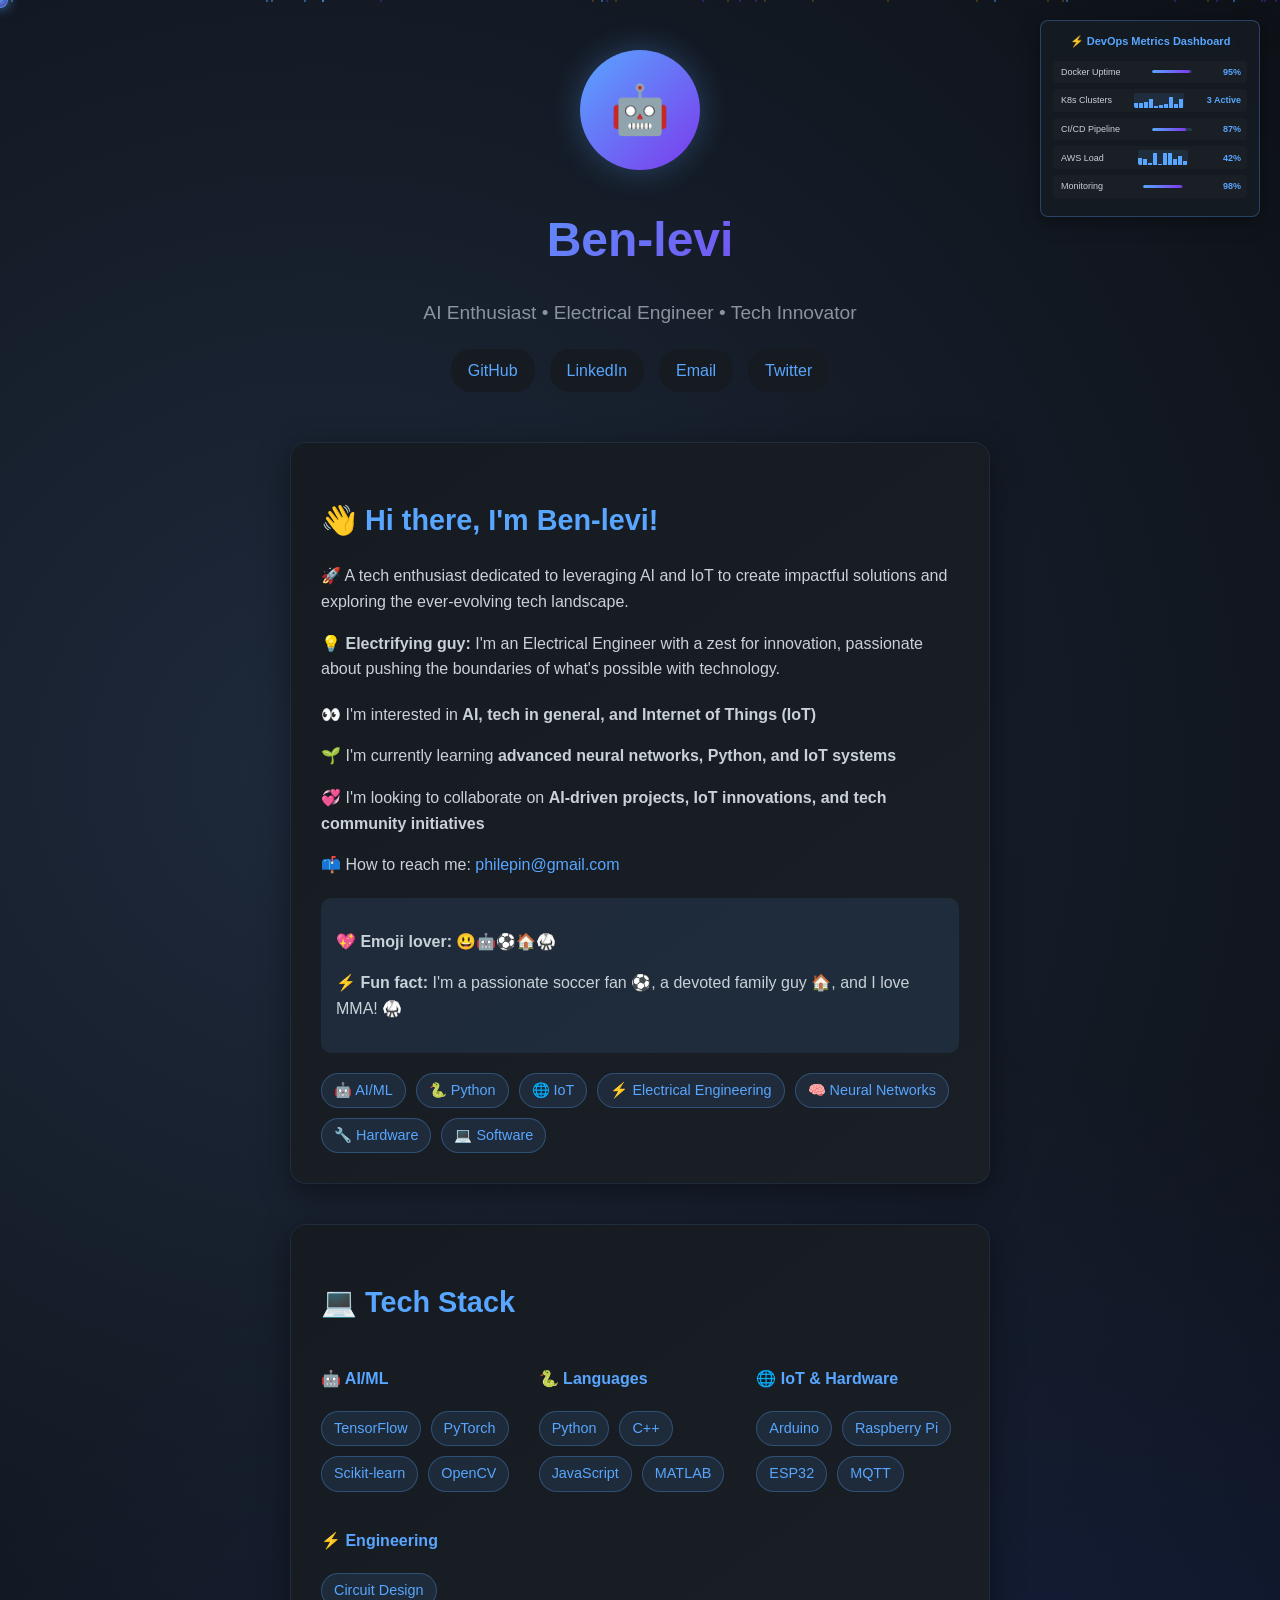
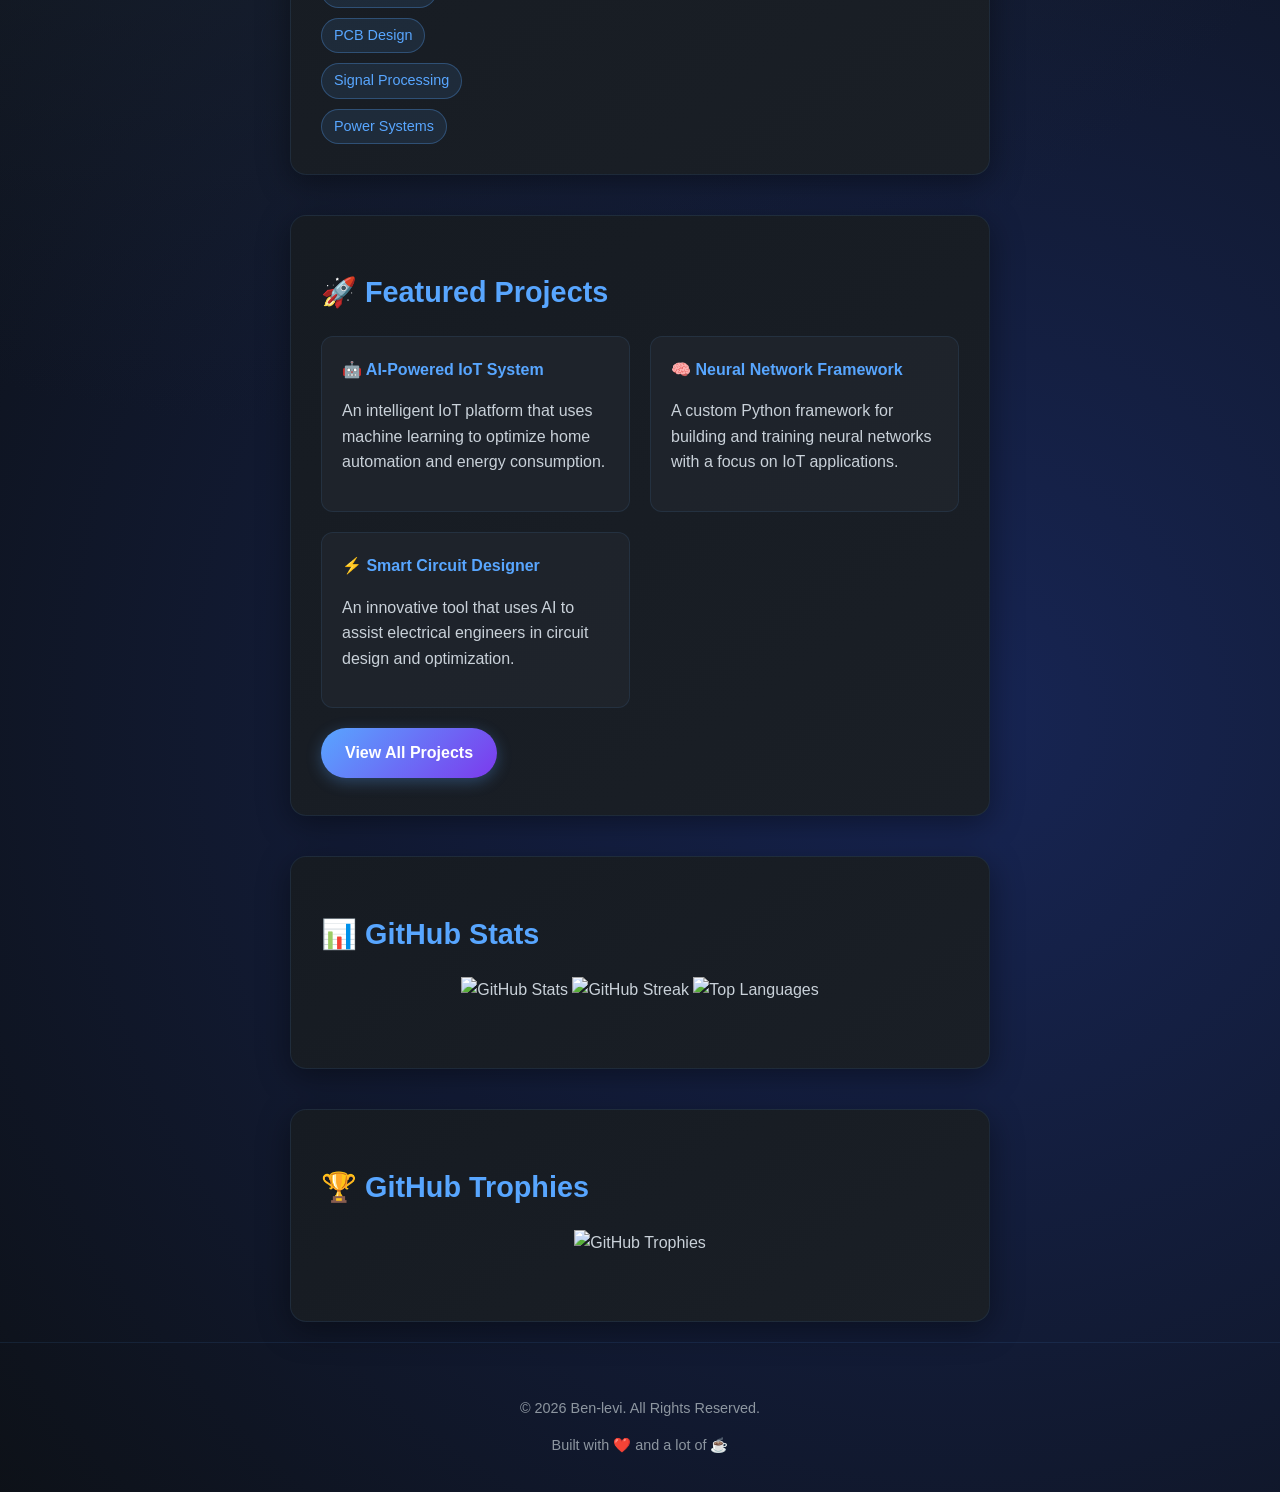
==== index.html @ 6cb45cd5 "Update index.html fixing stack and projects text" ====
<!DOCTYPE html>
<html lang="en">
<head>
  <meta charset="UTF-8" />
  <meta name="viewport" content="width=device-width, initial-scale=1.0" />
  <title>Ben-levi - Personal Page</title>
  <style>
    :root {
      --bg-color: #0d1117;
      --text-color: #c9d1d9;
      --accent-color: #58a6ff;
      --card-color: #161b22;
      --hover-color: #21262d;
      --gradient: linear-gradient(135deg, #58a6ff, #7c3aed);
    }
    
    * {
      box-sizing: border-box;
    }
    
    body {
      margin: 0;
      padding: 0;
      background: var(--bg-color);
      background-image: radial-gradient(circle at 25% 25%, #1e293b 0%, transparent 50%),
                        radial-gradient(circle at 75% 75%, #172554 0%, transparent 50%);
      color: var(--text-color);
      font-family: "Segoe UI", Tahoma, Geneva, Verdana, sans-serif;
      display: flex;
      flex-direction: column;
      align-items: center;
      min-height: 100vh;
      animation: fadeIn 2s ease-in;
      line-height: 1.6;
      position: relative;
      cursor: none;
    }
    
    .custom-cursor {
      position: fixed;
      top: 0;
      left: 0;
      width: 16px;
      height: 16px;
      background: radial-gradient(circle, rgba(88, 166, 255, 0.9), rgba(124, 58, 237, 0.6));
      border: 1px solid rgba(88, 166, 255, 0.8);
      border-radius: 50%;
      pointer-events: none;
      z-index: 9999;
      box-shadow: 0 0 12px rgba(88, 166, 255, 0.7);
      transform: translate(-50%, -50%); 
      transition: transform 0.2s ease-out;
    }
    
    .mouse-highlight {
      position: fixed;
      top: 0;
      left: 0;
      width: 200px;
      height: 200px;
      background: radial-gradient(circle, rgba(88, 166, 255, 0.15) 0%, rgba(124, 58, 237, 0.1) 50%, transparent 70%);
      border-radius: 50%;
      pointer-events: none;
      z-index: 1;
      opacity: 0;
      transform: translate(-50%, -50%);
      transition: transform 0.3s ease-out, opacity 0.3s ease-out;
    }
    
    body:hover .mouse-highlight {
      opacity: 1;
    }
    
    .custom-cursor.hover {
        transform: translate(-50%, -50%) scale(2.5);
    }
    .mouse-highlight.hover {
        transform: translate(-50%, -50%) scale(1.5);
    }

    .sparks-container {
      position: fixed;
      top: 0;
      left: 0;
      width: 100%;
      height: 100%;
      pointer-events: none;
      z-index: 2;
    }
    
    .spark {
      position: absolute;
      width: 3px;
      height: 3px;
      background: var(--accent-color);
      border-radius: 50%;
      opacity: 0;
      animation: sparkle 4s infinite ease-in-out;
      box-shadow: 0 0 6px var(--accent-color);
    }
    
    .spark:nth-child(odd) {
      background: #7c3aed;
      box-shadow: 0 0 6px #7c3aed;
      animation-delay: -2s;
    }
    
    .spark:nth-child(3n) {
      background: #f59e0b;
      box-shadow: 0 0 6px #f59e0b;
      animation-delay: -1s;
    }
    
    .spark:nth-child(4n) {
      background: #10b981;
      box-shadow: 0 0 6px #10b981;
      animation-delay: -3s;
    }
    
    .floating-particles {
      position: fixed;
      top: 0;
      left: 0;
      width: 100%;
      height: 100%;
      pointer-events: none;
      z-index: 0;
    }
    
    .particle {
      position: absolute;
      width: 2px;
      height: 2px;
      background: rgba(88, 166, 255, 0.6);
      border-radius: 50%;
      animation: float 20s infinite linear;
    }
    
    .particle:nth-child(2n) {
      background: rgba(124, 58, 237, 0.4);
      animation-duration: 25s;
      animation-delay: -5s;
    }
    
    .particle:nth-child(3n) {
      background: rgba(245, 158, 11, 0.3);
      animation-duration: 30s;
      animation-delay: -10s;
    }
    
    .dashboard-container {
      position: fixed;
      top: 20px;
      right: 20px;
      width: 220px;
      background: rgba(22, 27, 34, 0.95);
      border-radius: 8px;
      border: 1px solid rgba(88, 166, 255, 0.3);
      backdrop-filter: blur(10px);
      box-shadow: 0 4px 20px rgba(0, 0, 0, 0.4);
      z-index: 1000;
      padding: 12px;
      transition: all 0.3s ease;
    }
    
    .dashboard-header {
      color: var(--accent-color);
      font-size: 11px;
      font-weight: 600;
      margin-bottom: 10px;
      text-align: center;
    }
    
    .metric-row {
      display: flex;
      justify-content: space-between;
      align-items: center;
      margin-bottom: 6px;
      padding: 4px 6px;
      background: rgba(33, 38, 45, 0.5);
      border-radius: 4px;
      border-left: 2px solid transparent;
      transition: all 0.3s ease;
    }
    
    .metric-row:hover {
      background: rgba(33, 38, 45, 0.8);
      border-left-color: var(--accent-color);
    }
    
    .metric-label {
      font-size: 9px;
      color: var(--text-color);
    }
    
    .metric-value {
      font-size: 9px;
      font-weight: 600;
      color: var(--accent-color);
    }
    
    .progress-bar {
      width: 40px;
      height: 3px;
      background: rgba(88, 166, 255, 0.2);
      border-radius: 2px;
      overflow: hidden;
    }
    
    .progress-fill {
      height: 100%;
      background: linear-gradient(90deg, var(--accent-color), #7c3aed);
      transition: width 2s ease;
      border-radius: 2px;
    }
    
    .mini-chart {
      width: 50px;
      height: 15px;
      background: rgba(88, 166, 255, 0.1);
      border-radius: 2px;
      position: relative;
      overflow: hidden;
      display: flex;
      align-items: flex-end;
    }
    
    .chart-line {
      position: relative;
      background: var(--accent-color);
      transition: height 0.5s ease;
      margin-right: 1px;
    }
    
    header {
      text-align: center;
      margin: 50px 0 30px;
      position: relative;
      z-index: 10;
    }
    
    .profile-image {
      width: 120px;
      height: 120px;
      border-radius: 50%;
      background: var(--gradient);
      margin: 0 auto 20px;
      display: flex;
      align-items: center;
      justify-content: center;
      font-size: 3rem;
      animation: pulse 2s infinite;
      box-shadow: 0 0 30px rgba(88, 166, 255, 0.3);
      transition: all 0.3s ease;
    }
    
    .profile-image:hover {
      transform: scale(1.1);
      box-shadow: 0 0 50px rgba(88, 166, 255, 0.6);
    }
    
    h1 {
      font-size: 3em;
      margin-bottom: 10px;
      background: var(--gradient);
      background-clip: text;
      -webkit-background-clip: text;
      -webkit-text-fill-color: transparent;
      animation: glow 3s ease-in-out infinite alternate;
    }
    
    .tagline {
      font-size: 1.2em;
      color: #8b949e;
      margin-bottom: 20px;
    }
    
    .social-links {
      display: flex;
      gap: 15px;
      justify-content: center;
      margin-top: 20px;
    }
    
    .social-link {
      padding: 8px 16px;
      background: var(--card-color);
      border-radius: 20px;
      transition: all 0.3s ease;
      border: 1px solid transparent;
      position: relative;
      overflow: hidden;
    }
    
    .social-link::before {
      content: '';
      position: absolute;
      top: 0;
      left: -100%;
      width: 100%;
      height: 100%;
      background: linear-gradient(90deg, transparent, rgba(88, 166, 255, 0.2), transparent);
      transition: left 0.5s ease;
    }
    
    .social-link:hover::before {
      left: 100%;
    }
    
    .social-link:hover {
      background: var(--hover-color);
      transform: translateY(-2px);
      box-shadow: 0 5px 15px rgba(88, 166, 255, 0.2);
      border-color: var(--accent-color);
    }
    
    .card {
      background: var(--card-color);
      background-image: linear-gradient(145deg, var(--card-color), #1a1f26);
      padding: 30px;
      margin: 20px;
      width: 90%;
      max-width: 700px;
      border-radius: 16px;
      box-shadow: 0 8px 32px rgba(0, 0, 0, 0.4);
      border: 1px solid rgba(88, 166, 255, 0.1);
      animation: slideUp 1.5s ease-out;
      transition: transform 0.3s ease, box-shadow 0.3s ease;
      position: relative;
      overflow: hidden;
      z-index: 10;
    }
    
    .card::before {
      content: '';
      position: absolute;
      top: 0;
      left: -100%;
      width: 100%;
      height: 2px;
      background: var(--gradient);
      transition: left 0.5s ease;
    }
    
    .card:hover::before {
      left: 0;
    }
    
    .card:hover {
      transform: translateY(-5px);
      box-shadow: 0 12px 40px rgba(0, 0, 0, 0.6);
      border-color: rgba(88, 166, 255, 0.3);
    }
    
    .card h2 {
      color: var(--accent-color);
      margin-bottom: 20px;
      font-size: 1.8em;
    }
    
    .skills {
      display: flex;
      flex-wrap: wrap;
      gap: 10px;
      margin-top: 20px;
    }
    
    .skill-tag {
      background: rgba(88, 166, 255, 0.1);
      color: var(--accent-color);
      padding: 5px 12px;
      border-radius: 20px;
      font-size: 0.9em;
      border: 1px solid rgba(88, 166, 255, 0.3);
      transition: all 0.3s ease;
      position: relative;
      overflow: hidden;
    }
    
    .skill-tag:hover {
      background: rgba(88, 166, 255, 0.2);
      transform: scale(1.05);
      box-shadow: 0 0 10px rgba(88, 166, 255, 0.4);
    }
    
    .projects-grid {
      display: grid;
      grid-template-columns: repeat(auto-fit, minmax(280px, 1fr));
      gap: 20px;
      margin-top: 20px;
    }
    
    .project-card {
      background: rgba(33, 38, 45, 0.8);
      padding: 20px;
      border-radius: 12px;
      border: 1px solid rgba(88, 166, 255, 0.1);
      transition: all 0.3s ease;
      position: relative;
      overflow: hidden;
    }
    
    .project-card::after {
      content: '';
      position: absolute;
      top: 0;
      left: 0;
      right: 0;
      bottom: 0;
      background: linear-gradient(135deg, rgba(88, 166, 255, 0.05), rgba(124, 58, 237, 0.05));
      opacity: 0;
      transition: opacity 0.3s ease;
    }
    
    .project-card:hover::after {
      opacity: 1;
    }
    
    .project-card:hover {
      border-color: var(--accent-color);
      transform: scale(1.02);
      box-shadow: 0 8px 25px rgba(88, 166, 255, 0.2);
    }
    
    .project-title {
      color: var(--accent-color);
      font-weight: 600;
      margin-bottom: 10px;
      position: relative;
      z-index: 1;
    }
    
    .cta-button {
      display: inline-block;
      background: var(--gradient);
      color: white;
      padding: 12px 24px;
      border-radius: 25px;
      text-decoration: none;
      font-weight: 600;
      margin-top: 20px;
      transition: all 0.3s ease;
      box-shadow: 0 4px 15px rgba(88, 166, 255, 0.3);
      position: relative;
      overflow: hidden;
    }
    
    .cta-button::before {
      content: '';
      position: absolute;
      top: 0;
      left: -100%;
      width: 100%;
      height: 100%;
      background: linear-gradient(90deg, transparent, rgba(255, 255, 255, 0.2), transparent);
      transition: left 0.5s ease;
    }
    
    .cta-button:hover::before {
      left: 100%;
    }
    
    .cta-button:hover {
      transform: translateY(-2px);
      box-shadow: 0 8px 25px rgba(88, 166, 255, 0.4);
      text-decoration: none;
    }
    
    a {
      color: var(--accent-color);
      text-decoration: none;
      transition: color 0.3s ease;
    }
    
    a:hover {
      color: #79c0ff;
      text-decoration: underline;
    }

    .stats-container {
        overflow: hidden;
        border-radius: 8px;
        text-align: center;
        margin: 20px 0;
    }
    .stats-container img {
        max-width: 100%;
        height: auto;
        margin-bottom: 15px;
    }
    
    footer {
      margin-top: auto;
      padding: 40px 20px 20px;
      font-size: 0.9em;
      color: #8d96a0;
      text-align: center;
      border-top: 1px solid rgba(88, 166, 255, 0.1);
      width: 100%;
      z-index: 10;
      position: relative;
    }
    
    @keyframes fadeIn {
      from { opacity: 0; }
      to { opacity: 1; }
    }
    
    @keyframes slideUp {
      from { transform: translateY(30px); opacity: 0; }
      to { transform: translateY(0); opacity: 1; }
    }
    
    @keyframes pulse {
      0%, 100% { transform: scale(1); }
      50% { transform: scale(1.05); }
    }
    
    @keyframes glow {
      from { filter: drop-shadow(0 0 5px rgba(88, 166, 255, 0.5)); }
      to { filter: drop-shadow(0 0 20px rgba(88, 166, 255, 0.8)); }
    }
    
    @keyframes sparkle {
      0% { opacity: 0; transform: translateY(0) scale(0); }
      10% { opacity: 1; transform: translateY(-10px) scale(1); }
      20% { opacity: 1; transform: translateY(-20px) scale(1.2); }
      100% { opacity: 0; transform: translateY(-100px) scale(0); }
    }
    
    @keyframes float {
      0% { transform: translateY(100vh) translateX(var(--x-start)) rotate(0deg); opacity: 0; }
      10% { opacity: 1; }
      90% { opacity: 1; }
      100% { transform: translateY(-10vh) translateX(var(--x-end)) rotate(720deg); opacity: 0; }
    }
    
    @media (max-width: 768px) {
      h1 { font-size: 2.5em; }
      .card { margin: 15px; padding: 20px; }
      .social-links { flex-wrap: wrap; }
      .projects-grid { grid-template-columns: 1fr; }
      .dashboard-container { display: none; }
      
      .custom-cursor, .mouse-highlight {
        display: none;
      }
      
      body {
        cursor: auto;
      }
    }
  </style>
</head>
<body>
  <div class="custom-cursor" id="customCursor"></div>
  <div class="mouse-highlight" id="mouseHighlight"></div>
  
  <div class="sparks-container" id="sparksContainer"></div>
  <div class="floating-particles" id="particlesContainer"></div>
  
  <div class="dashboard-container">
    <div class="dashboard-header">⚡ DevOps Metrics Dashboard</div>
    <div class="metric-row">
      <span class="metric-label">Docker Uptime</span>
      <div class="progress-bar"><div class="progress-fill" style="width: 95%"></div></div>
      <span class="metric-value">95%</span>
    </div>
    <div class="metric-row">
      <span class="metric-label">K8s Clusters</span>
      <div class="mini-chart" id="k8sChart"></div>
      <span class="metric-value">3 Active</span>
    </div>
    <div class="metric-row">
      <span class="metric-label">CI/CD Pipeline</span>
      <div class="progress-bar"><div class="progress-fill" style="width: 87%"></div></div>
      <span class="metric-value">87%</span>
    </div>
    <div class="metric-row">
      <span class="metric-label">AWS Load</span>
      <div class="mini-chart" id="awsChart"></div>
      <span class="metric-value">42%</span>
    </div>
    <div class="metric-row">
      <span class="metric-label">Monitoring</span>
      <div class="progress-bar"><div class="progress-fill" style="width: 98%"></div></div>
      <span class="metric-value">98%</span>
    </div>
  </div>
  
  <header>
    <div class="profile-image">🤖</div>
    <h1>Ben-levi</h1>
    <p class="tagline">AI Enthusiast • Electrical Engineer • Tech Innovator</p>
    <div class="social-links">
      <a href="https://github.com/Ben-levi" target="_blank" class="social-link">GitHub</a>
      <a href="https://linkedin.com/in/ben-levi" target="_blank" class="social-link">LinkedIn</a>
      <a href="mailto:philepin@gmail.com" class="social-link">Email</a>
      <a href="https://twitter.com/ben_levi" target="_blank" class="social-link">Twitter</a>
    </div>
  </header>

  <div class="card">
    <h2>👋 Hi there, I'm Ben-levi!</h2>
    <p>🚀 A tech enthusiast dedicated to leveraging AI and IoT to create impactful solutions and exploring the ever-evolving tech landscape.</p>
    <p>💡 <strong>Electrifying guy:</strong> I'm an Electrical Engineer with a zest for innovation, passionate about pushing the boundaries of what's possible with technology.</p>
    <div style="margin: 20px 0;">
      <p>👀 I'm interested in <strong>AI, tech in general, and Internet of Things (IoT)</strong></p>
      <p>🌱 I'm currently learning <strong>advanced neural networks, Python, and IoT systems</strong></p>
      <p>💞️ I'm looking to collaborate on <strong>AI-driven projects, IoT innovations, and tech community initiatives</strong></p>
      <p>📫 How to reach me: <a href="mailto:philepin@gmail.com">philepin@gmail.com</a></p>
    </div>
    <div style="background: rgba(88, 166, 255, 0.1); padding: 15px; border-radius: 10px; margin: 15px 0;">
      <p><strong>💖 Emoji lover:</strong> 😃🤖⚽️🏠🥋</p>
      <p><strong>⚡ Fun fact:</strong> I'm a passionate soccer fan ⚽️, a devoted family guy 🏠, and I love MMA! 🥋</p>
    </div>
    <div class="skills">
      <span class="skill-tag">🤖 AI/ML</span>
      <span class="skill-tag">🐍 Python</span>
      <span class="skill-tag">🌐 IoT</span>
      <span class="skill-tag">⚡ Electrical Engineering</span>
      <span class="skill-tag">🧠 Neural Networks</span>
      <span class="skill-tag">🔧 Hardware</span>
      <span class="skill-tag">💻 Software</span>
    </div>
  </div>

  <div class="card">
    <h2>💻 Tech Stack</h2>
    <div class="tech-grid" style="display: grid; grid-template-columns: repeat(auto-fit, minmax(200px, 1fr)); gap: 15px; margin-top: 20px;">
      <div class="tech-category">
        <h4 style="color: var(--accent-color); margin-bottom: 10px;">🤖 AI/ML</h4>
        <div class="skills">
          <span class="skill-tag">TensorFlow</span>
          <span class="skill-tag">PyTorch</span>
          <span class="skill-tag">Scikit-learn</span>
          <span class="skill-tag">OpenCV</span>
        </div>
      </div>
      <div class="tech-category">
        <h4 style="color: var(--accent-color); margin-bottom: 10px;">🐍 Languages</h4>
        <div class="skills">
          <span class="skill-tag">Python</span>
          <span class="skill-tag">C++</span>
          <span class="skill-tag">JavaScript</span>
          <span class="skill-tag">MATLAB</span>
        </div>
      </div>
      <div class="tech-category">
        <h4 style="color: var(--accent-color); margin-bottom: 10px;">🌐 IoT & Hardware</h4>
        <div class="skills">
          <span class="skill-tag">Arduino</span>
          <span class="skill-tag">Raspberry Pi</span>
          <span class="skill-tag">ESP32</span>
          <span class="skill-tag">MQTT</span>
        </div>
      </div>
      <div class="tech-category">
        <h4 style="color: var(--accent-color); margin-bottom: 10px;">⚡ Engineering</h4>
        <div class="skills">
          <span class="skill-tag">Circuit Design</span>
          <span class="skill-tag">PCB Design</span>
          <span class="skill-tag">Signal Processing</span>
          <span class="skill-tag">Power Systems</span>
        </div>
      </div>
    </div>
  </div>

  <div class="card">
    <h2>🚀 Featured Projects</h2>
    <div class="projects-grid">
      <div class="project-card">
        <div class="project-title">🤖 AI-Powered IoT System</div>
        <p>An intelligent IoT platform that uses machine learning to optimize home automation and energy consumption.</p>
      </div>
      <div class="project-card">
        <div class="project-title">🧠 Neural Network Framework</div>
        <p>A custom Python framework for building and training neural networks with a focus on IoT applications.</p>
      </div>
      <div class="project-card">
        <div class="project-title">⚡ Smart Circuit Designer</div>
        <p>An innovative tool that uses AI to assist electrical engineers in circuit design and optimization.</p>
      </div>
    </div>
    <a href="https://github.com/Ben-levi" target="_blank" class="cta-button">View All Projects</a>
  </div>

  <div class="card">
    <h2>📊 GitHub Stats</h2>
    <div class="stats-container">
      <img src="https://github-readme-stats.vercel.app/api?username=Ben-levi&theme=dark&hide_border=true&include_all_commits=true&count_private=true" alt="GitHub Stats">
      <img src="https://github-readme-streak-stats.herokuapp.com/?user=Ben-levi&theme=dark&hide_border=true" alt="GitHub Streak">
      <img src="https://github-readme-stats.vercel.app/api/top-langs/?username=Ben-levi&theme=dark&hide_border=true&include_all_commits=true&count_private=true&layout=compact" alt="Top Languages">
    </div>
  </div>

  <div class="card">
    <h2>🏆 GitHub Trophies</h2>
    <div class="stats-container">
       <img src="https://github-profile-trophy.vercel.app/?username=Ben-levi&theme=darkhub&no-frame=true&no-bg=true&margin-w=4" alt="GitHub Trophies">
    </div>
  </div>

  <footer>
    <p>&copy; <span id="currentYear"></span> Ben-levi. All Rights Reserved.</p>
    <p>Built with ❤️ and a lot of ☕</p>
  </footer>

  <script>
    document.addEventListener("DOMContentLoaded", function() {
      const customCursor = document.getElementById("customCursor");
      const mouseHighlight = document.getElementById("mouseHighlight");
      const sparksContainer = document.getElementById("sparksContainer");
      const particlesContainer = document.getElementById("particlesContainer");
      const k8sChart = document.getElementById('k8sChart');
      const awsChart = document.getElementById('awsChart');
  
      if (window.matchMedia("(pointer: fine)").matches) {
        
        document.addEventListener("mousemove", function(e) {
          customCursor.style.left = e.clientX + 'px';
          customCursor.style.top = e.clientY + 'px';
          mouseHighlight.style.left = e.clientX + 'px';
          mouseHighlight.style.top = e.clientY + 'px';
        });
    
        const interactiveElements = document.querySelectorAll('a, button, .skill-tag, .project-card, .social-link, .profile-image, .cta-button');
        
        interactiveElements.forEach(el => {
            el.addEventListener('mouseenter', () => {
              customCursor.classList.add('hover');
              mouseHighlight.classList.add('hover');
            });
            el.addEventListener('mouseleave', () => {
              customCursor.classList.remove('hover');
              mouseHighlight.classList.remove('hover');
            });
        });
      }
  
      const sparkCount = 40;
      for (let i = 0; i < sparkCount; i++) {
          let spark = document.createElement("div");
          spark.className = "spark";
          spark.style.left = `${Math.random() * 100}%`;
          spark.style.top = `${Math.random() * 100}%`;
          spark.style.animationDelay = `${Math.random() * 4}s`;
          sparksContainer.appendChild(spark);
      }
  
      const particleCount = 30;
      for (let i = 0; i < particleCount; i++) {
          let particle = document.createElement("div");
          particle.className = "particle";
          const xStart = `${Math.random() * 100}%`;
          const xEnd = `${Math.random() * 100}%`;
          particle.style.setProperty('--x-start', xStart);
          particle.style.setProperty('--x-end', xEnd);
          particle.style.left = xStart;
          particle.style.animationDelay = `${Math.random() * -30}s`;
          particlesContainer.appendChild(particle);
      }
      
      function generateMiniChart(container, bars = 10) {
        if (!container) return;
        container.innerHTML = '';
        for (let i = 0; i < bars; i++) {
            const bar = document.createElement('div');
            bar.className = 'chart-line';
            bar.style.width = `calc(${100/bars}% - 1px)`;
            setTimeout(() => {
              bar.style.height = `${Math.random() * 80 + 10}%`;
            }, i * 20);
            container.appendChild(bar);
        }
      }
  
      generateMiniChart(k8sChart);
      generateMiniChart(awsChart);
      setInterval(() => {
          generateMiniChart(k8sChart);
          generateMiniChart(awsChart);
      }, 3000);

      const yearSpan = document.getElementById("currentYear");
      if (yearSpan) {
        yearSpan.textContent = new Date().getFullYear();
      }
    });
  </script>
</body>
</html>
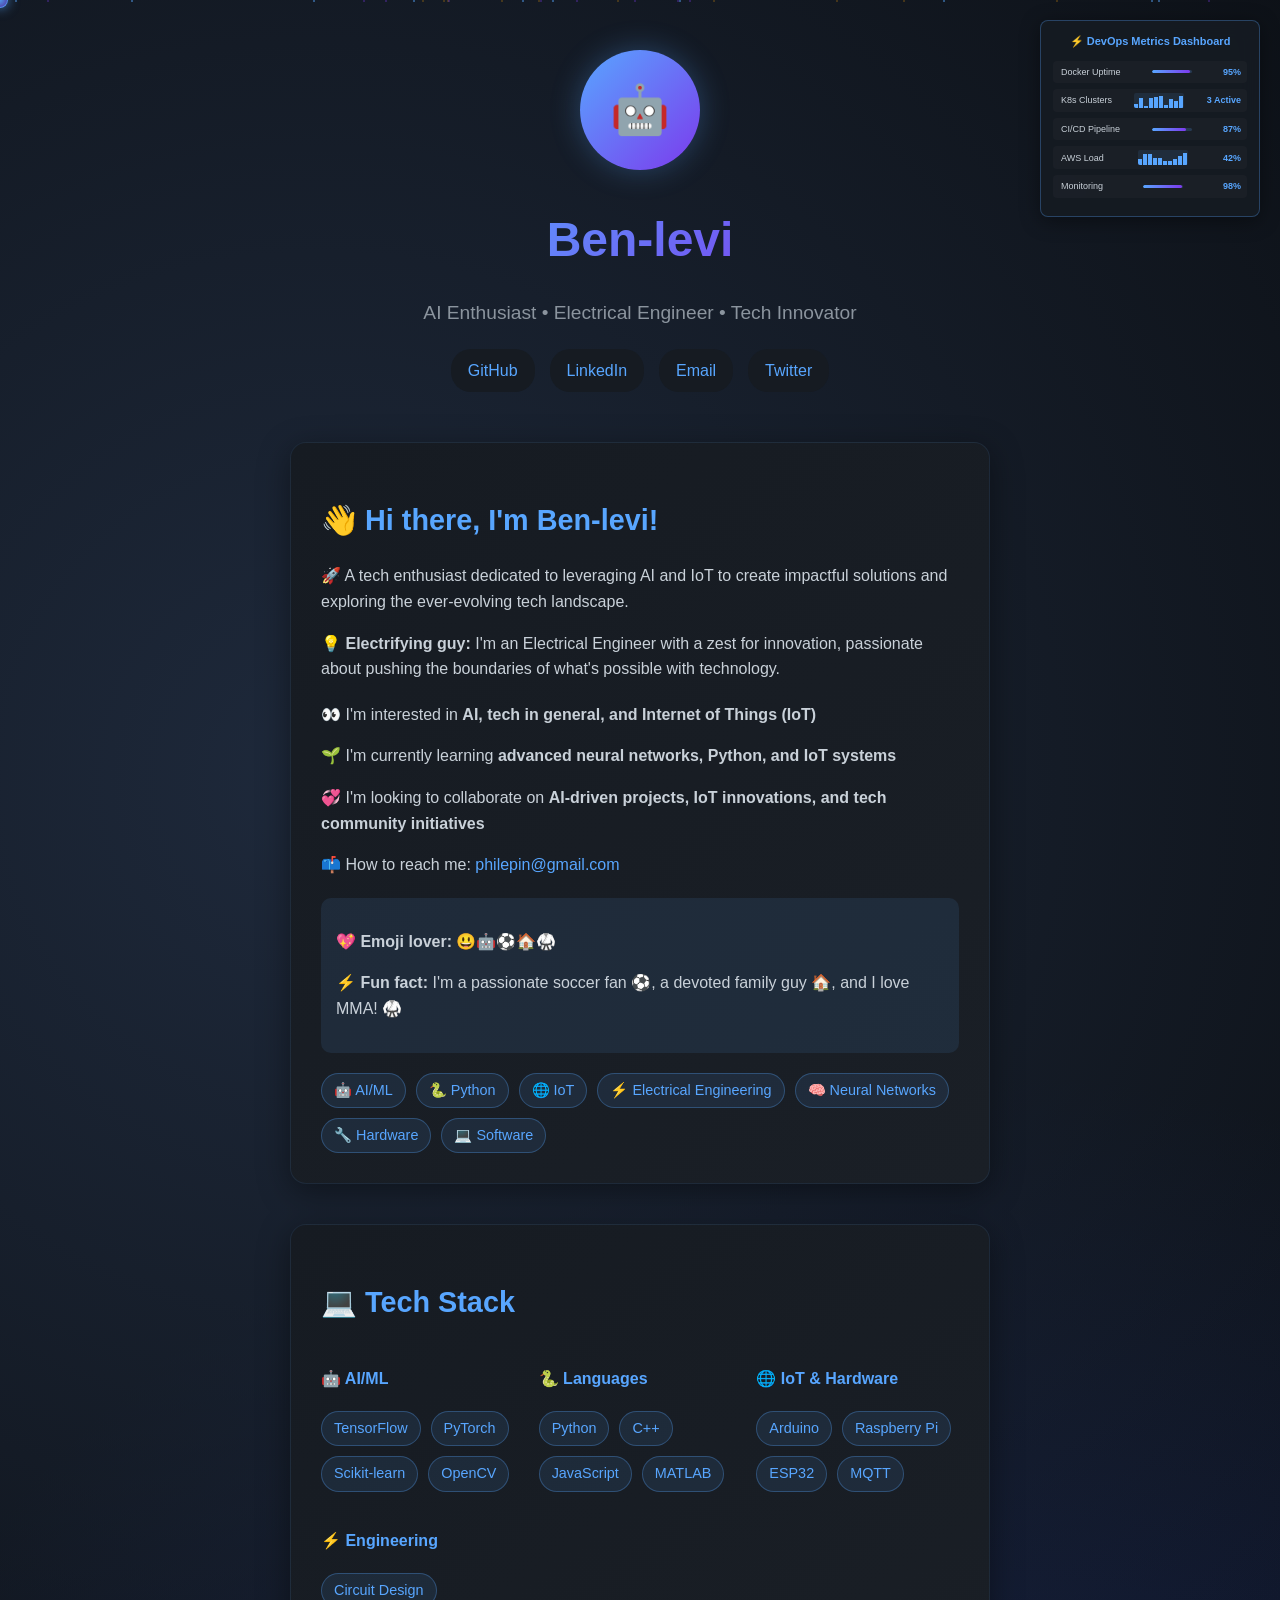
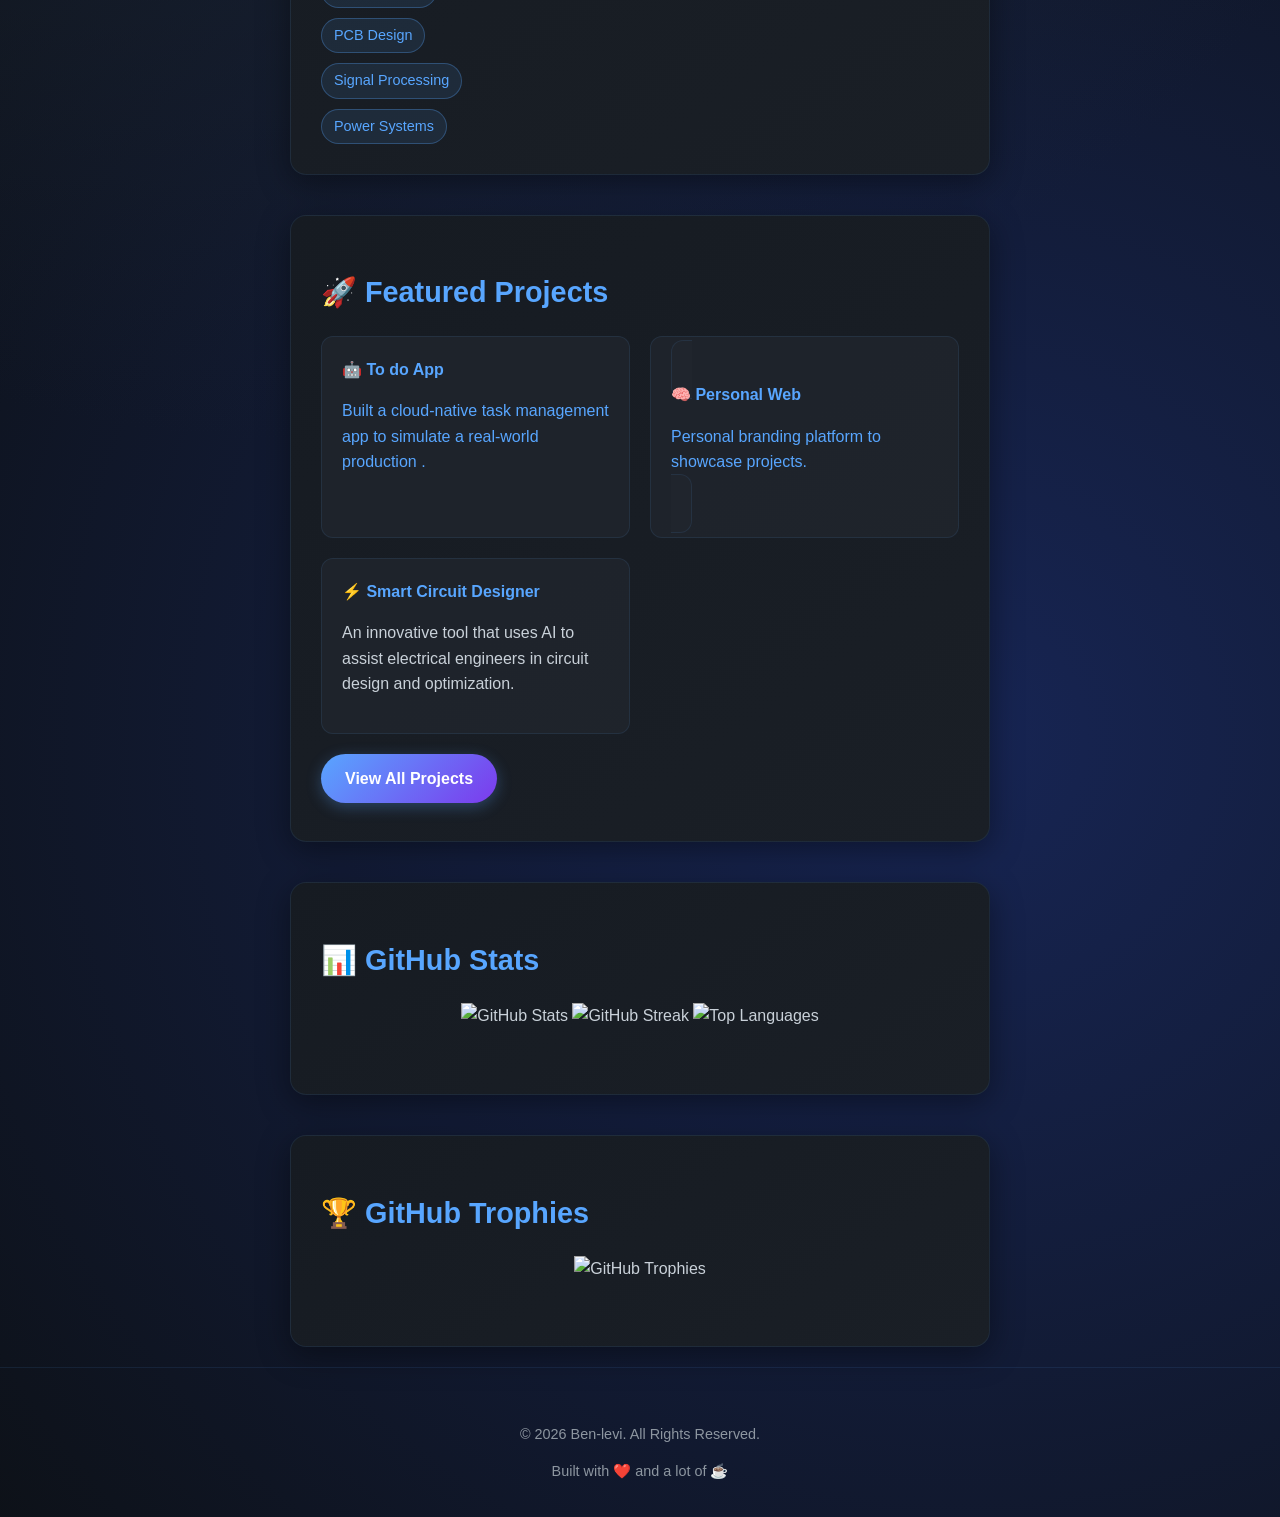
==== commit 0871a758: "Update index.html updated projects with links to repo" ====
--- a/index.html
+++ b/index.html
@@ -670,13 +670,15 @@
   <div class="card">
     <h2>🚀 Featured Projects</h2>
     <div class="projects-grid">
-      <div class="project-card">
-        <div class="project-title">🤖 AI-Powered IoT System</div>
-        <p>An intelligent IoT platform that uses machine learning to optimize home automation and energy consumption.</p>
-      </div>
-      <div class="project-card">
-        <div class="project-title">🧠 Neural Network Framework</div>
-        <p>A custom Python framework for building and training neural networks with a focus on IoT applications.</p>
+    <a href="https://github.com/Ben-levi/AWS_APP.git" target="_blank" rel="noopener noreferrer" class="project-card block">
+        <div class="project-title">🤖 To do App </div>
+        <p>Built a cloud-native task management app to simulate a real-world production .</p>
+    </a>
+    <div class="project-card">
+      <a href="https://github.com/Ben-levi/Ben-levi" target="_blank" rel="noopener noreferrer" class="project-card block">
+        <div class="project-title">🧠 Personal Web</div>
+        <p>Personal branding platform to showcase projects.</p>
+        </a>
       </div>
       <div class="project-card">
         <div class="project-title">⚡ Smart Circuit Designer</div>
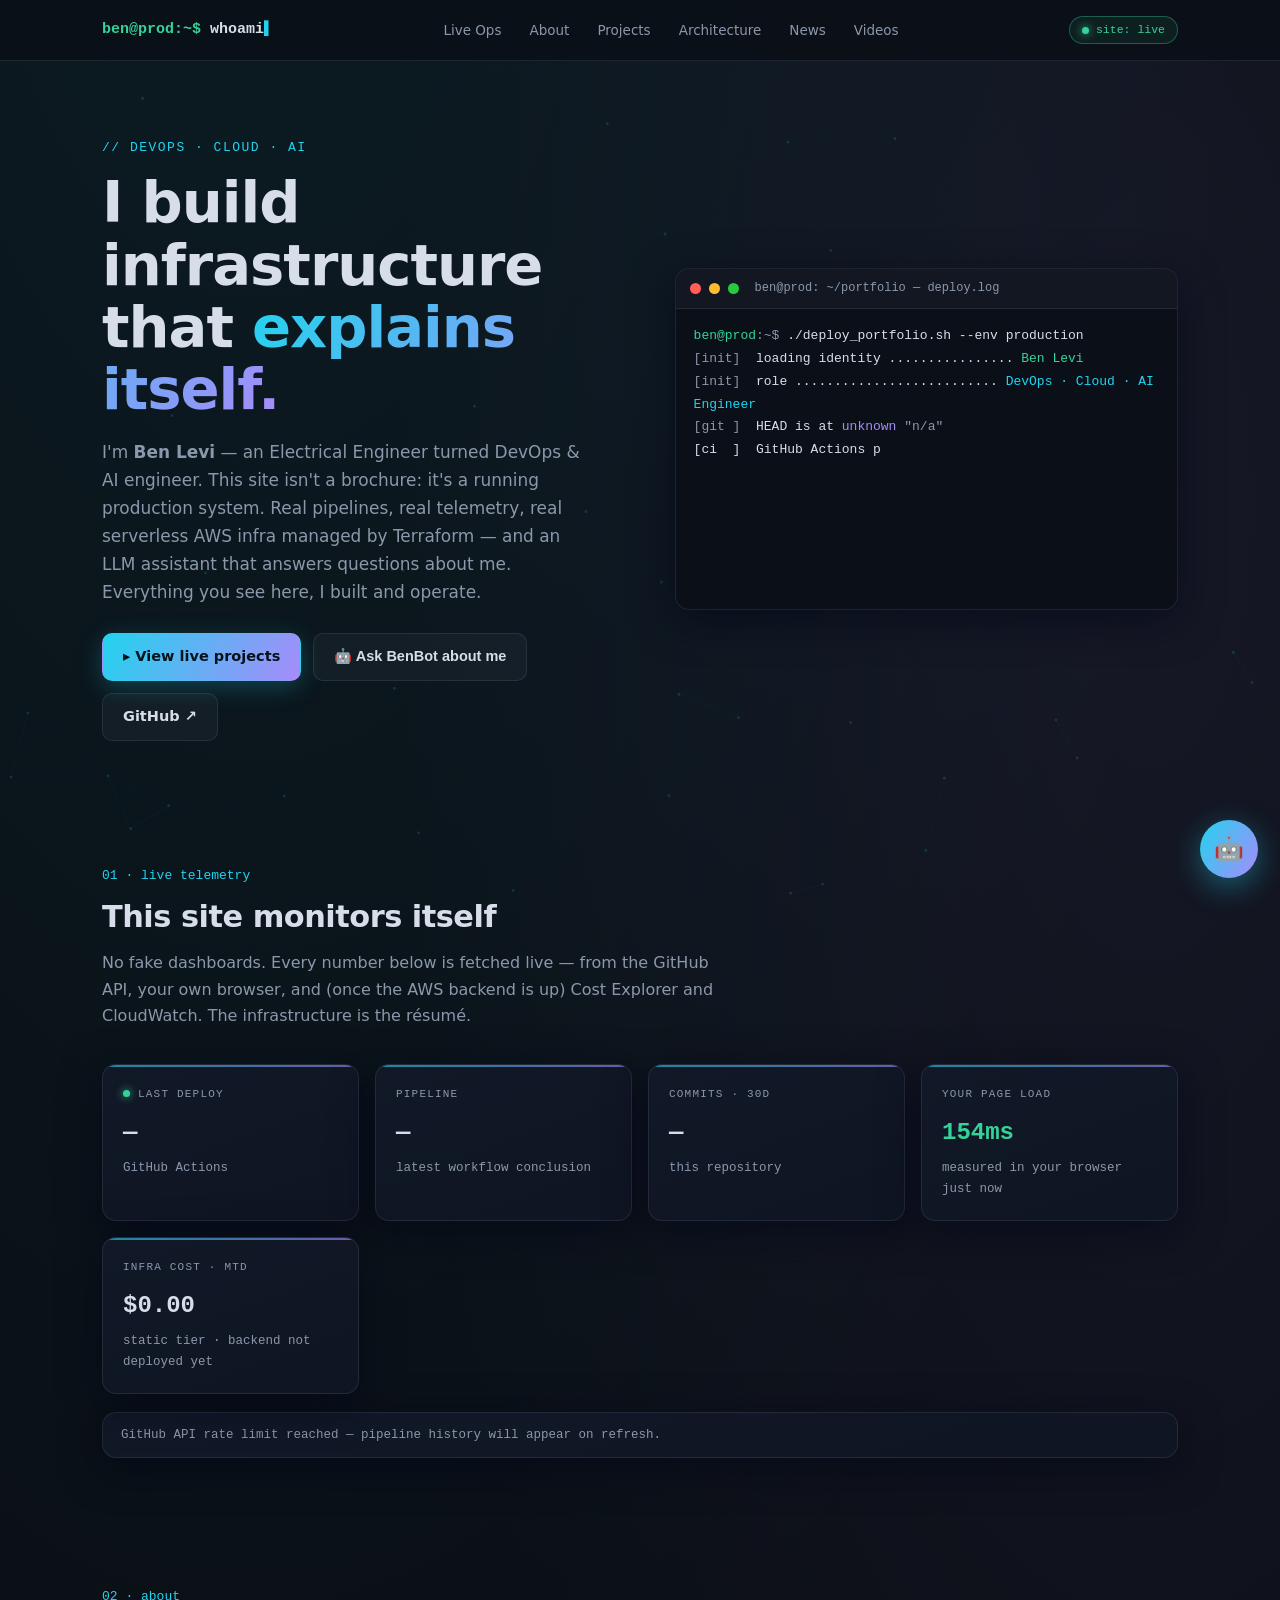
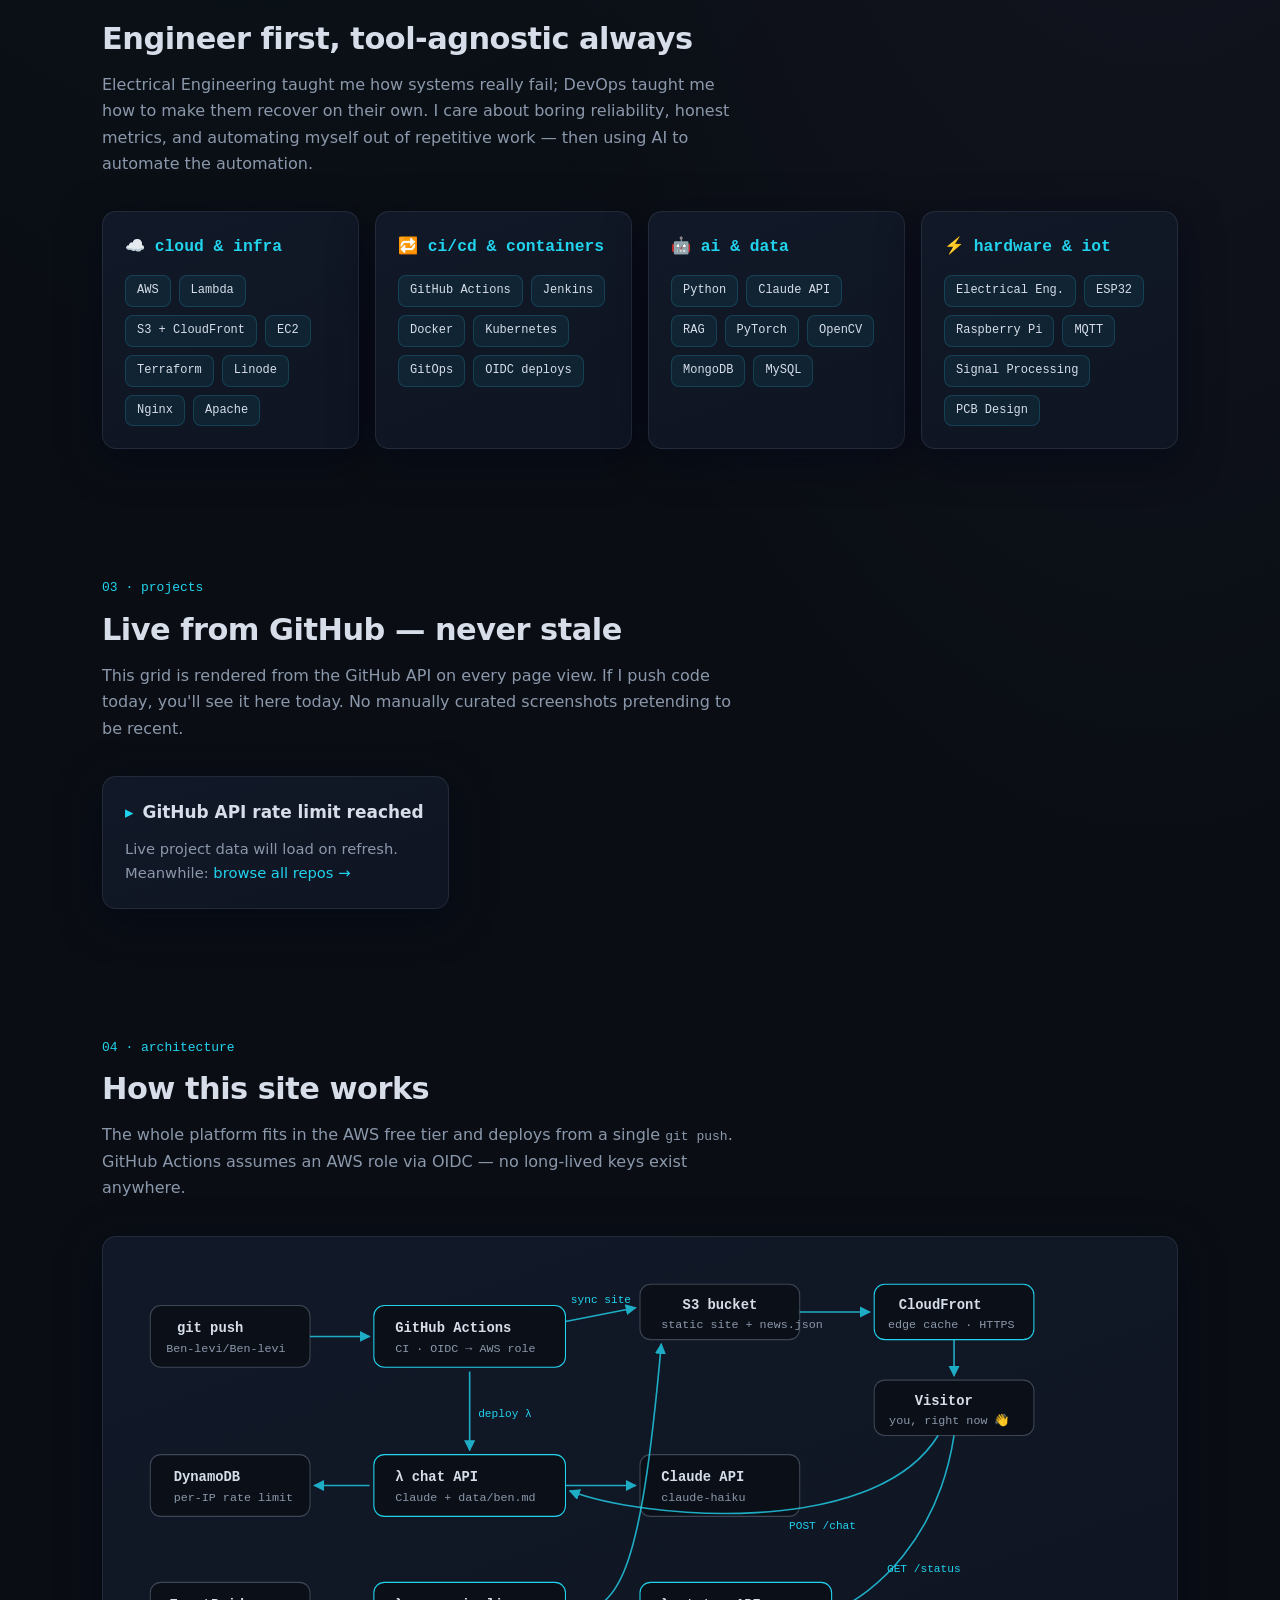
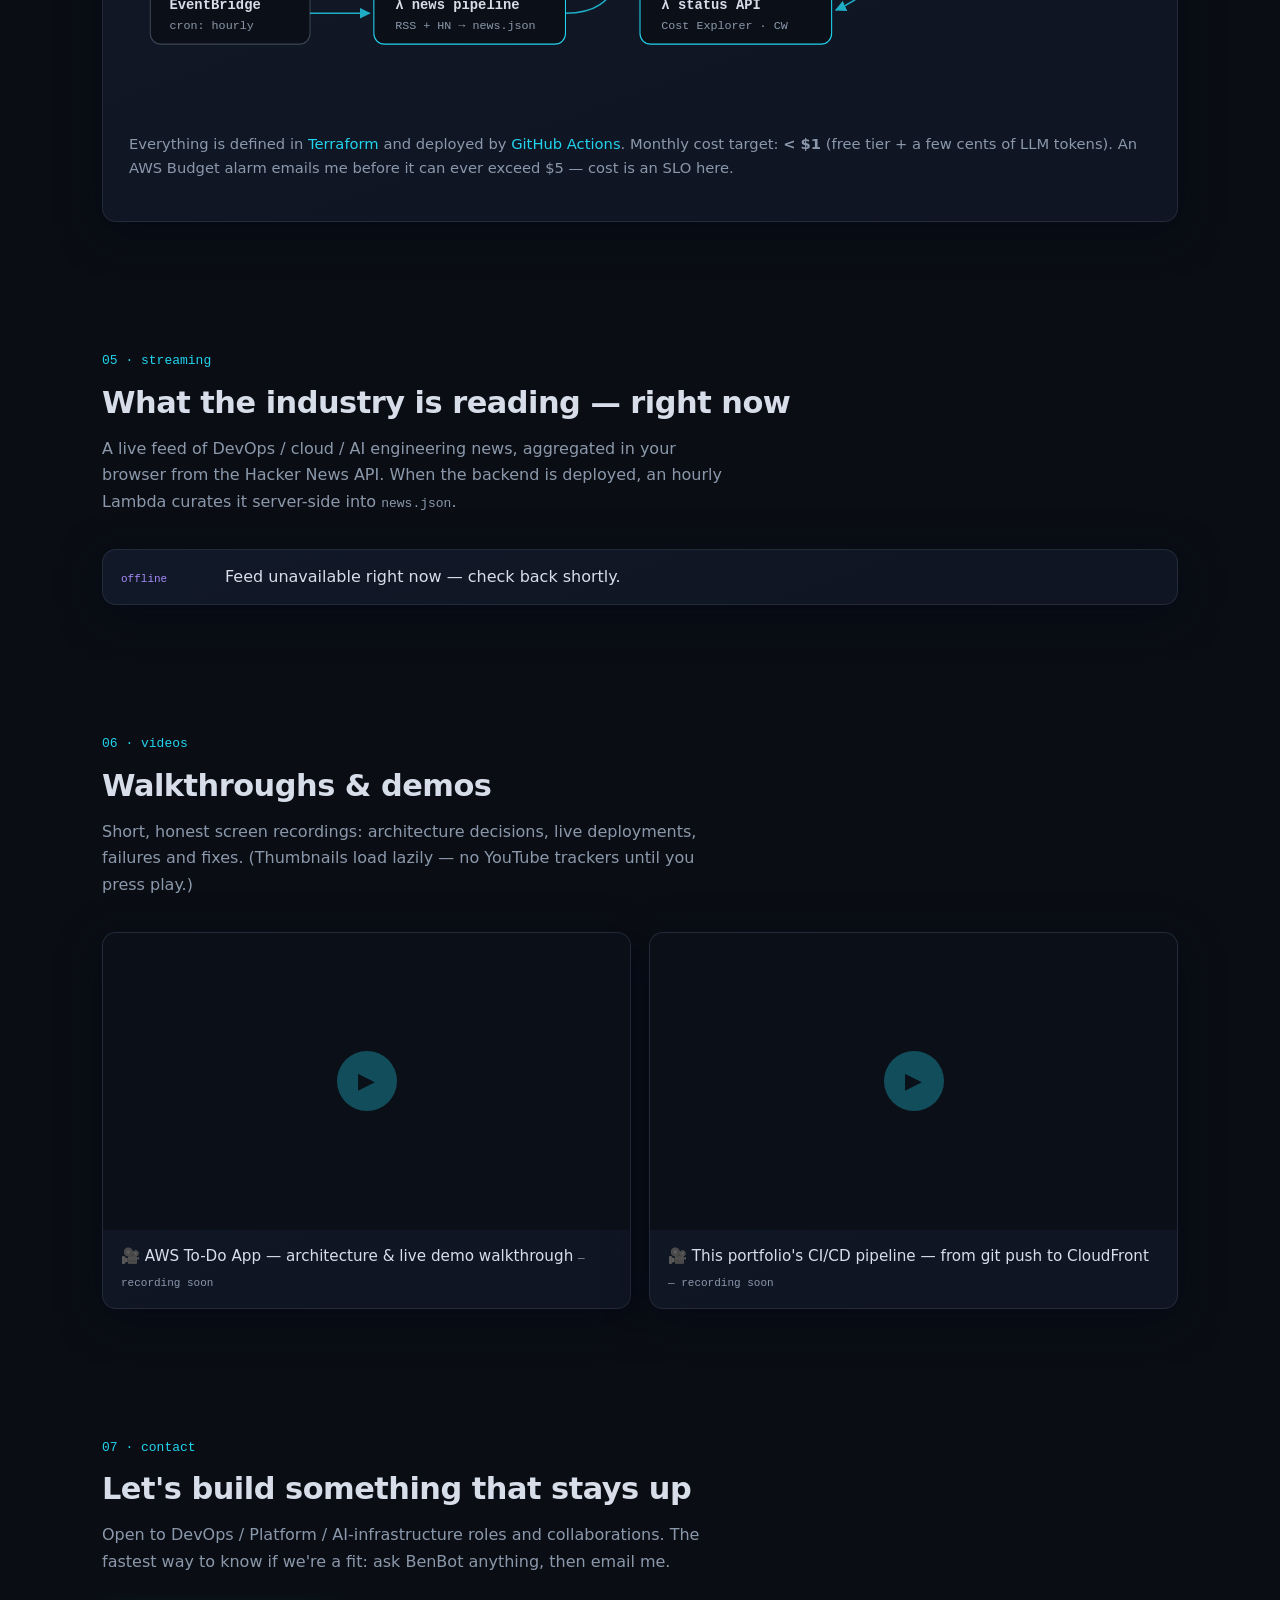
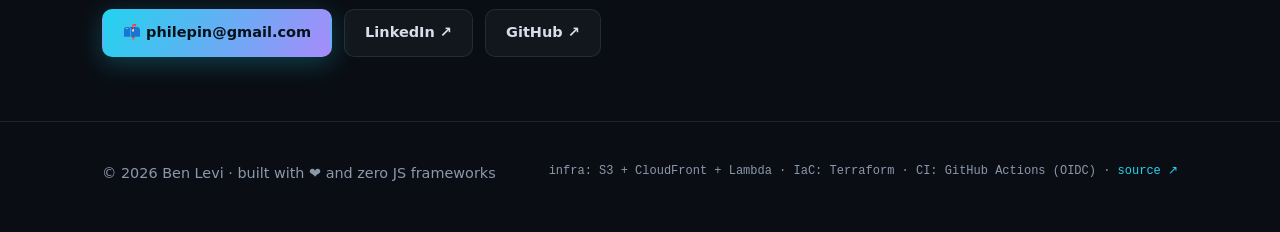
==== commit 060f4ab6: "Rebuild portfolio as a self-monitoring AI + DevOps production system Frontend (zero frameworks, work" ====
--- a/index.html
+++ b/index.html
@@ -3,793 +3,352 @@
 <head>
   <meta charset="UTF-8" />
   <meta name="viewport" content="width=device-width, initial-scale=1.0" />
-  <title>Ben-levi - Personal Page</title>
-  <style>
-    :root {
-      --bg-color: #0d1117;
-      --text-color: #c9d1d9;
-      --accent-color: #58a6ff;
-      --card-color: #161b22;
-      --hover-color: #21262d;
-      --gradient: linear-gradient(135deg, #58a6ff, #7c3aed);
-    }
-    
-    * {
-      box-sizing: border-box;
-    }
-    
-    body {
-      margin: 0;
-      padding: 0;
-      background: var(--bg-color);
-      background-image: radial-gradient(circle at 25% 25%, #1e293b 0%, transparent 50%),
-                        radial-gradient(circle at 75% 75%, #172554 0%, transparent 50%);
-      color: var(--text-color);
-      font-family: "Segoe UI", Tahoma, Geneva, Verdana, sans-serif;
-      display: flex;
-      flex-direction: column;
-      align-items: center;
-      min-height: 100vh;
-      animation: fadeIn 2s ease-in;
-      line-height: 1.6;
-      position: relative;
-      cursor: none;
-    }
-    
-    .custom-cursor {
-      position: fixed;
-      top: 0;
-      left: 0;
-      width: 16px;
-      height: 16px;
-      background: radial-gradient(circle, rgba(88, 166, 255, 0.9), rgba(124, 58, 237, 0.6));
-      border: 1px solid rgba(88, 166, 255, 0.8);
-      border-radius: 50%;
-      pointer-events: none;
-      z-index: 9999;
-      box-shadow: 0 0 12px rgba(88, 166, 255, 0.7);
-      transform: translate(-50%, -50%); 
-      transition: transform 0.2s ease-out;
-    }
-    
-    .mouse-highlight {
-      position: fixed;
-      top: 0;
-      left: 0;
-      width: 200px;
-      height: 200px;
-      background: radial-gradient(circle, rgba(88, 166, 255, 0.15) 0%, rgba(124, 58, 237, 0.1) 50%, transparent 70%);
-      border-radius: 50%;
-      pointer-events: none;
-      z-index: 1;
-      opacity: 0;
-      transform: translate(-50%, -50%);
-      transition: transform 0.3s ease-out, opacity 0.3s ease-out;
-    }
-    
-    body:hover .mouse-highlight {
-      opacity: 1;
-    }
-    
-    .custom-cursor.hover {
-        transform: translate(-50%, -50%) scale(2.5);
-    }
-    .mouse-highlight.hover {
-        transform: translate(-50%, -50%) scale(1.5);
-    }
-
-    .sparks-container {
-      position: fixed;
-      top: 0;
-      left: 0;
-      width: 100%;
-      height: 100%;
-      pointer-events: none;
-      z-index: 2;
-    }
-    
-    .spark {
-      position: absolute;
-      width: 3px;
-      height: 3px;
-      background: var(--accent-color);
-      border-radius: 50%;
-      opacity: 0;
-      animation: sparkle 4s infinite ease-in-out;
-      box-shadow: 0 0 6px var(--accent-color);
-    }
-    
-    .spark:nth-child(odd) {
-      background: #7c3aed;
-      box-shadow: 0 0 6px #7c3aed;
-      animation-delay: -2s;
-    }
-    
-    .spark:nth-child(3n) {
-      background: #f59e0b;
-      box-shadow: 0 0 6px #f59e0b;
-      animation-delay: -1s;
-    }
-    
-    .spark:nth-child(4n) {
-      background: #10b981;
-      box-shadow: 0 0 6px #10b981;
-      animation-delay: -3s;
-    }
-    
-    .floating-particles {
-      position: fixed;
-      top: 0;
-      left: 0;
-      width: 100%;
-      height: 100%;
-      pointer-events: none;
-      z-index: 0;
-    }
-    
-    .particle {
-      position: absolute;
-      width: 2px;
-      height: 2px;
-      background: rgba(88, 166, 255, 0.6);
-      border-radius: 50%;
-      animation: float 20s infinite linear;
-    }
-    
-    .particle:nth-child(2n) {
-      background: rgba(124, 58, 237, 0.4);
-      animation-duration: 25s;
-      animation-delay: -5s;
-    }
-    
-    .particle:nth-child(3n) {
-      background: rgba(245, 158, 11, 0.3);
-      animation-duration: 30s;
-      animation-delay: -10s;
-    }
-    
-    .dashboard-container {
-      position: fixed;
-      top: 20px;
-      right: 20px;
-      width: 220px;
-      background: rgba(22, 27, 34, 0.95);
-      border-radius: 8px;
-      border: 1px solid rgba(88, 166, 255, 0.3);
-      backdrop-filter: blur(10px);
-      box-shadow: 0 4px 20px rgba(0, 0, 0, 0.4);
-      z-index: 1000;
-      padding: 12px;
-      transition: all 0.3s ease;
-    }
-    
-    .dashboard-header {
-      color: var(--accent-color);
-      font-size: 11px;
-      font-weight: 600;
-      margin-bottom: 10px;
-      text-align: center;
-    }
-    
-    .metric-row {
-      display: flex;
-      justify-content: space-between;
-      align-items: center;
-      margin-bottom: 6px;
-      padding: 4px 6px;
-      background: rgba(33, 38, 45, 0.5);
-      border-radius: 4px;
-      border-left: 2px solid transparent;
-      transition: all 0.3s ease;
-    }
-    
-    .metric-row:hover {
-      background: rgba(33, 38, 45, 0.8);
-      border-left-color: var(--accent-color);
-    }
-    
-    .metric-label {
-      font-size: 9px;
-      color: var(--text-color);
-    }
-    
-    .metric-value {
-      font-size: 9px;
-      font-weight: 600;
-      color: var(--accent-color);
-    }
-    
-    .progress-bar {
-      width: 40px;
-      height: 3px;
-      background: rgba(88, 166, 255, 0.2);
-      border-radius: 2px;
-      overflow: hidden;
-    }
-    
-    .progress-fill {
-      height: 100%;
-      background: linear-gradient(90deg, var(--accent-color), #7c3aed);
-      transition: width 2s ease;
-      border-radius: 2px;
-    }
-    
-    .mini-chart {
-      width: 50px;
-      height: 15px;
-      background: rgba(88, 166, 255, 0.1);
-      border-radius: 2px;
-      position: relative;
-      overflow: hidden;
-      display: flex;
-      align-items: flex-end;
-    }
-    
-    .chart-line {
-      position: relative;
-      background: var(--accent-color);
-      transition: height 0.5s ease;
-      margin-right: 1px;
-    }
-    
-    header {
-      text-align: center;
-      margin: 50px 0 30px;
-      position: relative;
-      z-index: 10;
-    }
-    
-    .profile-image {
-      width: 120px;
-      height: 120px;
-      border-radius: 50%;
-      background: var(--gradient);
-      margin: 0 auto 20px;
-      display: flex;
-      align-items: center;
-      justify-content: center;
-      font-size: 3rem;
-      animation: pulse 2s infinite;
-      box-shadow: 0 0 30px rgba(88, 166, 255, 0.3);
-      transition: all 0.3s ease;
-    }
-    
-    .profile-image:hover {
-      transform: scale(1.1);
-      box-shadow: 0 0 50px rgba(88, 166, 255, 0.6);
-    }
-    
-    h1 {
-      font-size: 3em;
-      margin-bottom: 10px;
-      background: var(--gradient);
-      background-clip: text;
-      -webkit-background-clip: text;
-      -webkit-text-fill-color: transparent;
-      animation: glow 3s ease-in-out infinite alternate;
-    }
-    
-    .tagline {
-      font-size: 1.2em;
-      color: #8b949e;
-      margin-bottom: 20px;
-    }
-    
-    .social-links {
-      display: flex;
-      gap: 15px;
-      justify-content: center;
-      margin-top: 20px;
-    }
-    
-    .social-link {
-      padding: 8px 16px;
-      background: var(--card-color);
-      border-radius: 20px;
-      transition: all 0.3s ease;
-      border: 1px solid transparent;
-      position: relative;
-      overflow: hidden;
-    }
-    
-    .social-link::before {
-      content: '';
-      position: absolute;
-      top: 0;
-      left: -100%;
-      width: 100%;
-      height: 100%;
-      background: linear-gradient(90deg, transparent, rgba(88, 166, 255, 0.2), transparent);
-      transition: left 0.5s ease;
-    }
-    
-    .social-link:hover::before {
-      left: 100%;
-    }
-    
-    .social-link:hover {
-      background: var(--hover-color);
-      transform: translateY(-2px);
-      box-shadow: 0 5px 15px rgba(88, 166, 255, 0.2);
-      border-color: var(--accent-color);
-    }
-    
-    .card {
-      background: var(--card-color);
-      background-image: linear-gradient(145deg, var(--card-color), #1a1f26);
-      padding: 30px;
-      margin: 20px;
-      width: 90%;
-      max-width: 700px;
-      border-radius: 16px;
-      box-shadow: 0 8px 32px rgba(0, 0, 0, 0.4);
-      border: 1px solid rgba(88, 166, 255, 0.1);
-      animation: slideUp 1.5s ease-out;
-      transition: transform 0.3s ease, box-shadow 0.3s ease;
-      position: relative;
-      overflow: hidden;
-      z-index: 10;
-    }
-    
-    .card::before {
-      content: '';
-      position: absolute;
-      top: 0;
-      left: -100%;
-      width: 100%;
-      height: 2px;
-      background: var(--gradient);
-      transition: left 0.5s ease;
-    }
-    
-    .card:hover::before {
-      left: 0;
-    }
-    
-    .card:hover {
-      transform: translateY(-5px);
-      box-shadow: 0 12px 40px rgba(0, 0, 0, 0.6);
-      border-color: rgba(88, 166, 255, 0.3);
-    }
-    
-    .card h2 {
-      color: var(--accent-color);
-      margin-bottom: 20px;
-      font-size: 1.8em;
-    }
-    
-    .skills {
-      display: flex;
-      flex-wrap: wrap;
-      gap: 10px;
-      margin-top: 20px;
-    }
-    
-    .skill-tag {
-      background: rgba(88, 166, 255, 0.1);
-      color: var(--accent-color);
-      padding: 5px 12px;
-      border-radius: 20px;
-      font-size: 0.9em;
-      border: 1px solid rgba(88, 166, 255, 0.3);
-      transition: all 0.3s ease;
-      position: relative;
-      overflow: hidden;
-    }
-    
-    .skill-tag:hover {
-      background: rgba(88, 166, 255, 0.2);
-      transform: scale(1.05);
-      box-shadow: 0 0 10px rgba(88, 166, 255, 0.4);
-    }
-    
-    .projects-grid {
-      display: grid;
-      grid-template-columns: repeat(auto-fit, minmax(280px, 1fr));
-      gap: 20px;
-      margin-top: 20px;
-    }
-    
-    .project-card {
-      background: rgba(33, 38, 45, 0.8);
-      padding: 20px;
-      border-radius: 12px;
-      border: 1px solid rgba(88, 166, 255, 0.1);
-      transition: all 0.3s ease;
-      position: relative;
-      overflow: hidden;
-    }
-    
-    .project-card::after {
-      content: '';
-      position: absolute;
-      top: 0;
-      left: 0;
-      right: 0;
-      bottom: 0;
-      background: linear-gradient(135deg, rgba(88, 166, 255, 0.05), rgba(124, 58, 237, 0.05));
-      opacity: 0;
-      transition: opacity 0.3s ease;
-    }
-    
-    .project-card:hover::after {
-      opacity: 1;
-    }
-    
-    .project-card:hover {
-      border-color: var(--accent-color);
-      transform: scale(1.02);
-      box-shadow: 0 8px 25px rgba(88, 166, 255, 0.2);
-    }
-    
-    .project-title {
-      color: var(--accent-color);
-      font-weight: 600;
-      margin-bottom: 10px;
-      position: relative;
-      z-index: 1;
-    }
-    
-    .cta-button {
-      display: inline-block;
-      background: var(--gradient);
-      color: white;
-      padding: 12px 24px;
-      border-radius: 25px;
-      text-decoration: none;
-      font-weight: 600;
-      margin-top: 20px;
-      transition: all 0.3s ease;
-      box-shadow: 0 4px 15px rgba(88, 166, 255, 0.3);
-      position: relative;
-      overflow: hidden;
-    }
-    
-    .cta-button::before {
-      content: '';
-      position: absolute;
-      top: 0;
-      left: -100%;
-      width: 100%;
-      height: 100%;
-      background: linear-gradient(90deg, transparent, rgba(255, 255, 255, 0.2), transparent);
-      transition: left 0.5s ease;
-    }
-    
-    .cta-button:hover::before {
-      left: 100%;
-    }
-    
-    .cta-button:hover {
-      transform: translateY(-2px);
-      box-shadow: 0 8px 25px rgba(88, 166, 255, 0.4);
-      text-decoration: none;
-    }
-    
-    a {
-      color: var(--accent-color);
-      text-decoration: none;
-      transition: color 0.3s ease;
-    }
-    
-    a:hover {
-      color: #79c0ff;
-      text-decoration: underline;
-    }
-
-    .stats-container {
-        overflow: hidden;
-        border-radius: 8px;
-        text-align: center;
-        margin: 20px 0;
-    }
-    .stats-container img {
-        max-width: 100%;
-        height: auto;
-        margin-bottom: 15px;
-    }
-    
-    footer {
-      margin-top: auto;
-      padding: 40px 20px 20px;
-      font-size: 0.9em;
-      color: #8d96a0;
-      text-align: center;
-      border-top: 1px solid rgba(88, 166, 255, 0.1);
-      width: 100%;
-      z-index: 10;
-      position: relative;
-    }
-    
-    @keyframes fadeIn {
-      from { opacity: 0; }
-      to { opacity: 1; }
-    }
-    
-    @keyframes slideUp {
-      from { transform: translateY(30px); opacity: 0; }
-      to { transform: translateY(0); opacity: 1; }
-    }
-    
-    @keyframes pulse {
-      0%, 100% { transform: scale(1); }
-      50% { transform: scale(1.05); }
-    }
-    
-    @keyframes glow {
-      from { filter: drop-shadow(0 0 5px rgba(88, 166, 255, 0.5)); }
-      to { filter: drop-shadow(0 0 20px rgba(88, 166, 255, 0.8)); }
-    }
-    
-    @keyframes sparkle {
-      0% { opacity: 0; transform: translateY(0) scale(0); }
-      10% { opacity: 1; transform: translateY(-10px) scale(1); }
-      20% { opacity: 1; transform: translateY(-20px) scale(1.2); }
-      100% { opacity: 0; transform: translateY(-100px) scale(0); }
-    }
-    
-    @keyframes float {
-      0% { transform: translateY(100vh) translateX(var(--x-start)) rotate(0deg); opacity: 0; }
-      10% { opacity: 1; }
-      90% { opacity: 1; }
-      100% { transform: translateY(-10vh) translateX(var(--x-end)) rotate(720deg); opacity: 0; }
-    }
-    
-    @media (max-width: 768px) {
-      h1 { font-size: 2.5em; }
-      .card { margin: 15px; padding: 20px; }
-      .social-links { flex-wrap: wrap; }
-      .projects-grid { grid-template-columns: 1fr; }
-      .dashboard-container { display: none; }
-      
-      .custom-cursor, .mouse-highlight {
-        display: none;
-      }
-      
-      body {
-        cursor: auto;
-      }
-    }
-  </style>
+  <title>Ben Levi — DevOps & AI Engineer</title>
+  <meta name="description" content="Ben Levi — DevOps & AI engineer. This portfolio is its own production system: Terraform-managed AWS serverless infra, live telemetry, an LLM assistant, and a streaming news pipeline." />
+  <meta property="og:title" content="Ben Levi — DevOps & AI Engineer" />
+  <meta property="og:description" content="A portfolio that runs itself: live infra telemetry, LLM chat, CI/CD via OIDC, all on AWS free tier." />
+  <link rel="icon" href="data:image/svg+xml,<svg xmlns='http://www.w3.org/2000/svg' viewBox='0 0 100 100'><text y='.9em' font-size='90'>⚡</text></svg>" />
+  <link rel="stylesheet" href="assets/css/main.css" />
 </head>
 <body>
-  <div class="custom-cursor" id="customCursor"></div>
-  <div class="mouse-highlight" id="mouseHighlight"></div>
-  
-  <div class="sparks-container" id="sparksContainer"></div>
-  <div class="floating-particles" id="particlesContainer"></div>
-  
-  <div class="dashboard-container">
-    <div class="dashboard-header">⚡ DevOps Metrics Dashboard</div>
-    <div class="metric-row">
-      <span class="metric-label">Docker Uptime</span>
-      <div class="progress-bar"><div class="progress-fill" style="width: 95%"></div></div>
-      <span class="metric-value">95%</span>
-    </div>
-    <div class="metric-row">
-      <span class="metric-label">K8s Clusters</span>
-      <div class="mini-chart" id="k8sChart"></div>
-      <span class="metric-value">3 Active</span>
-    </div>
-    <div class="metric-row">
-      <span class="metric-label">CI/CD Pipeline</span>
-      <div class="progress-bar"><div class="progress-fill" style="width: 87%"></div></div>
-      <span class="metric-value">87%</span>
-    </div>
-    <div class="metric-row">
-      <span class="metric-label">AWS Load</span>
-      <div class="mini-chart" id="awsChart"></div>
-      <span class="metric-value">42%</span>
-    </div>
-    <div class="metric-row">
-      <span class="metric-label">Monitoring</span>
-      <div class="progress-bar"><div class="progress-fill" style="width: 98%"></div></div>
-      <span class="metric-value">98%</span>
-    </div>
+  <canvas id="net-bg" aria-hidden="true"></canvas>
+
+  <nav class="topnav">
+    <div class="wrap">
+      <div class="brand"><span class="prompt">ben@prod:~$</span> whoami<span class="cursor-blink">▌</span></div>
+      <div class="navlinks">
+        <a href="#ops">Live Ops</a>
+        <a href="#about">About</a>
+        <a href="#projects">Projects</a>
+        <a href="#architecture">Architecture</a>
+        <a href="#news">News</a>
+        <a href="#videos">Videos</a>
+      </div>
+      <span class="status-pill"><span class="dot"></span> site: live</span>
+    </div>
+  </nav>
+
+  <header class="wrap">
+    <div class="hero">
+      <div>
+        <div class="kicker">// DevOps · Cloud · AI</div>
+        <h1>I build infrastructure that <span class="grad">explains itself.</span></h1>
+        <p class="lede">
+          I'm <strong>Ben Levi</strong> — an Electrical Engineer turned DevOps &amp; AI engineer.
+          This site isn't a brochure: it's a running production system. Real pipelines,
+          real telemetry, real serverless AWS infra managed by Terraform — and an LLM
+          assistant that answers questions about me. Everything you see here, I built and operate.
+        </p>
+        <div class="hero-cta">
+          <a class="btn btn-primary" href="#projects">▸ View live projects</a>
+          <button class="btn btn-ghost" id="hero-chat-btn" type="button">🤖 Ask BenBot about me</button>
+          <a class="btn btn-ghost" href="https://github.com/Ben-levi" target="_blank" rel="noopener">GitHub ↗</a>
+        </div>
+      </div>
+      <div class="term reveal vis" aria-label="Deployment terminal animation">
+        <div class="term-bar">
+          <span class="tl r"></span><span class="tl y"></span><span class="tl g"></span>
+          <span class="term-title">ben@prod: ~/portfolio — deploy.log</span>
+        </div>
+        <div class="term-body" id="term-body"></div>
+      </div>
+    </div>
+  </header>
+
+  <main class="wrap">
+
+    <!-- ============ LIVE OPS ============ -->
+    <section id="ops">
+      <div class="sec-head reveal">
+        <div class="num">01 · live telemetry</div>
+        <h2>This site monitors itself</h2>
+        <p>No fake dashboards. Every number below is fetched live — from the GitHub API, your own browser, and (once the AWS backend is up) Cost Explorer and CloudWatch. The infrastructure is the résumé.</p>
+      </div>
+      <div class="ops-grid reveal">
+        <div class="ops-card panel">
+          <div class="label"><span class="dot"></span> last deploy</div>
+          <div class="value" id="ops-deploy">…</div>
+          <div class="sub" id="ops-deploy-sub">GitHub Actions</div>
+        </div>
+        <div class="ops-card panel">
+          <div class="label">pipeline</div>
+          <div class="value" id="ops-pipeline">…</div>
+          <div class="sub">latest workflow conclusion</div>
+        </div>
+        <div class="ops-card panel">
+          <div class="label">commits · 30d</div>
+          <div class="value" id="ops-commits">…</div>
+          <div class="sub">this repository</div>
+        </div>
+        <div class="ops-card panel">
+          <div class="label">your page load</div>
+          <div class="value ok" id="ops-perf">…</div>
+          <div class="sub">measured in your browser just now</div>
+        </div>
+        <div class="ops-card panel">
+          <div class="label">infra cost · MTD</div>
+          <div class="value" id="ops-cost">…</div>
+          <div class="sub" id="ops-cost-sub">AWS Cost Explorer</div>
+        </div>
+      </div>
+      <div class="panel runs-list reveal" id="runs-list" aria-label="Recent pipeline runs">
+        <div class="run-row"><span class="rmeta">loading real pipeline history…</span></div>
+      </div>
+    </section>
+
+    <!-- ============ ABOUT ============ -->
+    <section id="about">
+      <div class="sec-head reveal">
+        <div class="num">02 · about</div>
+        <h2>Engineer first, tool-agnostic always</h2>
+        <p>Electrical Engineering taught me how systems really fail; DevOps taught me how to make them recover on their own. I care about boring reliability, honest metrics, and automating myself out of repetitive work — then using AI to automate the automation.</p>
+      </div>
+      <div class="skills-grid reveal">
+        <div class="skill-col panel">
+          <h3>☁️ cloud &amp; infra</h3>
+          <div class="tags">
+            <span class="tag">AWS</span><span class="tag">Lambda</span><span class="tag">S3 + CloudFront</span>
+            <span class="tag">EC2</span><span class="tag">Terraform</span><span class="tag">Linode</span>
+            <span class="tag">Nginx</span><span class="tag">Apache</span>
+          </div>
+        </div>
+        <div class="skill-col panel">
+          <h3>🔁 ci/cd &amp; containers</h3>
+          <div class="tags">
+            <span class="tag">GitHub Actions</span><span class="tag">Jenkins</span><span class="tag">Docker</span>
+            <span class="tag">Kubernetes</span><span class="tag">GitOps</span><span class="tag">OIDC deploys</span>
+          </div>
+        </div>
+        <div class="skill-col panel">
+          <h3>🤖 ai &amp; data</h3>
+          <div class="tags">
+            <span class="tag">Python</span><span class="tag">Claude API</span><span class="tag">RAG</span>
+            <span class="tag">PyTorch</span><span class="tag">OpenCV</span><span class="tag">MongoDB</span>
+            <span class="tag">MySQL</span>
+          </div>
+        </div>
+        <div class="skill-col panel">
+          <h3>⚡ hardware &amp; iot</h3>
+          <div class="tags">
+            <span class="tag">Electrical Eng.</span><span class="tag">ESP32</span><span class="tag">Raspberry Pi</span>
+            <span class="tag">MQTT</span><span class="tag">Signal Processing</span><span class="tag">PCB Design</span>
+          </div>
+        </div>
+      </div>
+    </section>
+
+    <!-- ============ PROJECTS ============ -->
+    <section id="projects">
+      <div class="sec-head reveal">
+        <div class="num">03 · projects</div>
+        <h2>Live from GitHub — never stale</h2>
+        <p>This grid is rendered from the GitHub API on every page view. If I push code today, you'll see it here today. No manually curated screenshots pretending to be recent.</p>
+      </div>
+      <div class="proj-grid reveal" id="proj-grid">
+        <div class="proj-card panel"><h3><span class="folder">▸</span> loading…</h3><p>fetching live repository data from api.github.com</p></div>
+      </div>
+    </section>
+
+    <!-- ============ ARCHITECTURE ============ -->
+    <section id="architecture">
+      <div class="sec-head reveal">
+        <div class="num">04 · architecture</div>
+        <h2>How this site works</h2>
+        <p>The whole platform fits in the AWS free tier and deploys from a single <code>git push</code>. GitHub Actions assumes an AWS role via OIDC — no long-lived keys exist anywhere.</p>
+      </div>
+      <div class="panel arch-wrap reveal">
+        <svg class="arch-svg" viewBox="0 0 960 420" role="img" aria-label="Architecture diagram: GitHub Actions deploys via OIDC to S3 and Lambda; CloudFront serves visitors; Lambdas power chat, news and status APIs.">
+          <defs>
+            <marker id="arr" viewBox="0 0 10 10" refX="9" refY="5" markerWidth="7" markerHeight="7" orient="auto-start-reverse">
+              <path d="M 0 0 L 10 5 L 0 10 z" fill="#22d3ee"/>
+            </marker>
+          </defs>
+          <style>
+            .bx { fill:#0b1018; stroke:rgba(148,163,184,.35); rx:10; }
+            .bx-hl { stroke:#22d3ee; }
+            .lb { fill:#d7dee9; font: 600 13px monospace; }
+            .lb2 { fill:#8b98ab; font: 11px monospace; }
+            .ln { stroke:#22d3ee; stroke-width:1.5; fill:none; marker-end:url(#arr); opacity:.8; }
+            .lt { fill:#22d3ee; font: 10.5px monospace; }
+          </style>
+          <!-- dev side -->
+          <rect class="bx" x="20" y="40" width="150" height="58" rx="10"/>
+          <text class="lb" x="45" y="65">git push</text>
+          <text class="lb2" x="35" y="84">Ben-levi/Ben-levi</text>
+
+          <rect class="bx bx-hl" x="230" y="40" width="180" height="58" rx="10"/>
+          <text class="lb" x="250" y="65">GitHub Actions</text>
+          <text class="lb2" x="250" y="84">CI · OIDC → AWS role</text>
+
+          <path class="ln" d="M170 69 H 226"/>
+
+          <!-- static path -->
+          <rect class="bx" x="480" y="20" width="150" height="52" rx="10"/>
+          <text class="lb" x="520" y="43">S3 bucket</text>
+          <text class="lb2" x="500" y="61">static site + news.json</text>
+          <path class="ln" d="M410 55 L 476 42"/>
+          <text class="lt" x="415" y="38">sync site</text>
+
+          <rect class="bx bx-hl" x="700" y="20" width="150" height="52" rx="10"/>
+          <text class="lb" x="723" y="43">CloudFront</text>
+          <text class="lb2" x="713" y="61">edge cache · HTTPS</text>
+          <path class="ln" d="M630 46 H 696"/>
+
+          <rect class="bx" x="700" y="110" width="150" height="52" rx="10"/>
+          <text class="lb" x="738" y="133">Visitor</text>
+          <text class="lb2" x="714" y="151">you, right now 👋</text>
+          <path class="ln" d="M775 72 V 106"/>
+
+          <!-- lambdas -->
+          <rect class="bx bx-hl" x="230" y="180" width="180" height="58" rx="10"/>
+          <text class="lb" x="250" y="205">λ chat API</text>
+          <text class="lb2" x="250" y="224">Claude + data/ben.md</text>
+          <path class="ln" d="M320 102 V 176"/>
+          <text class="lt" x="328" y="145">deploy λ</text>
+
+          <rect class="bx" x="480" y="180" width="150" height="58" rx="10"/>
+          <text class="lb" x="500" y="205">Claude API</text>
+          <text class="lb2" x="500" y="224">claude-haiku</text>
+          <path class="ln" d="M410 209 H 476"/>
+
+          <rect class="bx" x="20" y="180" width="150" height="58" rx="10"/>
+          <text class="lb" x="42" y="205">DynamoDB</text>
+          <text class="lb2" x="42" y="224">per-IP rate limit</text>
+          <path class="ln" d="M226 209 H 174"/>
+
+          <!-- news pipeline -->
+          <rect class="bx" x="20" y="300" width="150" height="58" rx="10"/>
+          <text class="lb" x="38" y="325">EventBridge</text>
+          <text class="lb2" x="38" y="344">cron: hourly</text>
+
+          <rect class="bx bx-hl" x="230" y="300" width="180" height="58" rx="10"/>
+          <text class="lb" x="250" y="325">λ news pipeline</text>
+          <text class="lb2" x="250" y="344">RSS + HN → news.json</text>
+          <path class="ln" d="M170 329 H 226"/>
+          <path class="ln" d="M410 329 C 460 329 480 300 500 76"/>
+
+          <!-- status -->
+          <rect class="bx bx-hl" x="480" y="300" width="180" height="58" rx="10"/>
+          <text class="lb" x="500" y="325">λ status API</text>
+          <text class="lb2" x="500" y="344">Cost Explorer · CW</text>
+
+          <!-- visitor calls -->
+          <path class="ln" d="M760 162 C 700 260 480 240 414 214"/>
+          <text class="lt" x="620" y="250">POST /chat</text>
+          <path class="ln" d="M775 162 C 760 260 700 310 664 326"/>
+          <text class="lt" x="712" y="290">GET /status</text>
+        </svg>
+        <p class="arch-note">
+          Everything is defined in <a href="https://github.com/Ben-levi/Ben-levi/tree/main/infra/terraform" target="_blank" rel="noopener">Terraform</a> and deployed by
+          <a href="https://github.com/Ben-levi/Ben-levi/tree/main/.github/workflows" target="_blank" rel="noopener">GitHub Actions</a>.
+          Monthly cost target: <strong>&lt; $1</strong> (free tier + a few cents of LLM tokens). An AWS Budget alarm emails me before it can ever exceed $5 — cost is an SLO here.
+        </p>
+      </div>
+    </section>
+
+    <!-- ============ NEWS ============ -->
+    <section id="news">
+      <div class="sec-head reveal">
+        <div class="num">05 · streaming</div>
+        <h2>What the industry is reading — right now</h2>
+        <p>A live feed of DevOps / cloud / AI engineering news, <span id="news-mode">aggregated in your browser from the Hacker News API</span>. When the backend is deployed, an hourly Lambda curates it server-side into <code>news.json</code>.</p>
+      </div>
+      <div class="news-list reveal" id="news-list">
+        <div class="news-item panel"><span class="src">loading</span><span>fetching live feed…</span></div>
+      </div>
+    </section>
+
+    <!-- ============ VIDEOS ============ -->
+    <section id="videos">
+      <div class="sec-head reveal">
+        <div class="num">06 · videos</div>
+        <h2>Walkthroughs &amp; demos</h2>
+        <p>Short, honest screen recordings: architecture decisions, live deployments, failures and fixes. (Thumbnails load lazily — no YouTube trackers until you press play.)</p>
+      </div>
+      <div class="video-grid reveal" id="video-grid"></div>
+    </section>
+
+    <!-- ============ CONTACT ============ -->
+    <section id="contact">
+      <div class="sec-head reveal">
+        <div class="num">07 · contact</div>
+        <h2>Let's build something that stays up</h2>
+        <p>Open to DevOps / Platform / AI-infrastructure roles and collaborations. The fastest way to know if we're a fit: ask BenBot anything, then email me.</p>
+      </div>
+      <div class="hero-cta reveal">
+        <a class="btn btn-primary" href="mailto:philepin@gmail.com">📫 philepin@gmail.com</a>
+        <a class="btn btn-ghost" href="https://linkedin.com/in/ben-levi" target="_blank" rel="noopener">LinkedIn ↗</a>
+        <a class="btn btn-ghost" href="https://github.com/Ben-levi" target="_blank" rel="noopener">GitHub ↗</a>
+      </div>
+    </section>
+  </main>
+
+  <footer>
+    <div class="wrap">
+      <span>© <span id="year"></span> Ben Levi · built with ❤️ and zero JS frameworks</span>
+      <span class="mono">infra: S3 + CloudFront + Lambda · IaC: Terraform · CI: GitHub Actions (OIDC) · <a href="https://github.com/Ben-levi/Ben-levi" target="_blank" rel="noopener">source ↗</a></span>
+    </div>
+  </footer>
+
+  <!-- ============ CHAT WIDGET ============ -->
+  <button class="chat-fab" id="chat-fab" aria-label="Open BenBot chat">🤖</button>
+  <div class="chat-panel panel" id="chat-panel" role="dialog" aria-label="BenBot chat">
+    <div class="chat-head">
+      <div class="bot-av">🤖</div>
+      <div>
+        <div class="bot-name">BenBot</div>
+        <div class="bot-sub" id="chat-mode">…</div>
+      </div>
+    </div>
+    <div class="chat-msgs" id="chat-msgs"></div>
+    <div class="chat-suggest">
+      <button type="button">What's Ben's tech stack?</button>
+      <button type="button">How does this site work?</button>
+      <button type="button">How do I contact Ben?</button>
+    </div>
+    <form class="chat-input-row" id="chat-form">
+      <input id="chat-input" type="text" placeholder="Ask about Ben…" autocomplete="off" maxlength="500" />
+      <button type="submit" id="chat-send">➤</button>
+    </form>
   </div>
-  
-  <header>
-    <div class="profile-image">🤖</div>
-    <h1>Ben-levi</h1>
-    <p class="tagline">AI Enthusiast • Electrical Engineer • Tech Innovator</p>
-    <div class="social-links">
-      <a href="https://github.com/Ben-levi" target="_blank" class="social-link">GitHub</a>
-      <a href="https://linkedin.com/in/ben-levi" target="_blank" class="social-link">LinkedIn</a>
-      <a href="mailto:philepin@gmail.com" class="social-link">Email</a>
-      <a href="https://twitter.com/ben_levi" target="_blank" class="social-link">Twitter</a>
-    </div>
-  </header>
-
-  <div class="card">
-    <h2>👋 Hi there, I'm Ben-levi!</h2>
-    <p>🚀 A tech enthusiast dedicated to leveraging AI and IoT to create impactful solutions and exploring the ever-evolving tech landscape.</p>
-    <p>💡 <strong>Electrifying guy:</strong> I'm an Electrical Engineer with a zest for innovation, passionate about pushing the boundaries of what's possible with technology.</p>
-    <div style="margin: 20px 0;">
-      <p>👀 I'm interested in <strong>AI, tech in general, and Internet of Things (IoT)</strong></p>
-      <p>🌱 I'm currently learning <strong>advanced neural networks, Python, and IoT systems</strong></p>
-      <p>💞️ I'm looking to collaborate on <strong>AI-driven projects, IoT innovations, and tech community initiatives</strong></p>
-      <p>📫 How to reach me: <a href="mailto:philepin@gmail.com">philepin@gmail.com</a></p>
-    </div>
-    <div style="background: rgba(88, 166, 255, 0.1); padding: 15px; border-radius: 10px; margin: 15px 0;">
-      <p><strong>💖 Emoji lover:</strong> 😃🤖⚽️🏠🥋</p>
-      <p><strong>⚡ Fun fact:</strong> I'm a passionate soccer fan ⚽️, a devoted family guy 🏠, and I love MMA! 🥋</p>
-    </div>
-    <div class="skills">
-      <span class="skill-tag">🤖 AI/ML</span>
-      <span class="skill-tag">🐍 Python</span>
-      <span class="skill-tag">🌐 IoT</span>
-      <span class="skill-tag">⚡ Electrical Engineering</span>
-      <span class="skill-tag">🧠 Neural Networks</span>
-      <span class="skill-tag">🔧 Hardware</span>
-      <span class="skill-tag">💻 Software</span>
-    </div>
-  </div>
-
-  <div class="card">
-    <h2>💻 Tech Stack</h2>
-    <div class="tech-grid" style="display: grid; grid-template-columns: repeat(auto-fit, minmax(200px, 1fr)); gap: 15px; margin-top: 20px;">
-      <div class="tech-category">
-        <h4 style="color: var(--accent-color); margin-bottom: 10px;">🤖 AI/ML</h4>
-        <div class="skills">
-          <span class="skill-tag">TensorFlow</span>
-          <span class="skill-tag">PyTorch</span>
-          <span class="skill-tag">Scikit-learn</span>
-          <span class="skill-tag">OpenCV</span>
-        </div>
-      </div>
-      <div class="tech-category">
-        <h4 style="color: var(--accent-color); margin-bottom: 10px;">🐍 Languages</h4>
-        <div class="skills">
-          <span class="skill-tag">Python</span>
-          <span class="skill-tag">C++</span>
-          <span class="skill-tag">JavaScript</span>
-          <span class="skill-tag">MATLAB</span>
-        </div>
-      </div>
-      <div class="tech-category">
-        <h4 style="color: var(--accent-color); margin-bottom: 10px;">🌐 IoT & Hardware</h4>
-        <div class="skills">
-          <span class="skill-tag">Arduino</span>
-          <span class="skill-tag">Raspberry Pi</span>
-          <span class="skill-tag">ESP32</span>
-          <span class="skill-tag">MQTT</span>
-        </div>
-      </div>
-      <div class="tech-category">
-        <h4 style="color: var(--accent-color); margin-bottom: 10px;">⚡ Engineering</h4>
-        <div class="skills">
-          <span class="skill-tag">Circuit Design</span>
-          <span class="skill-tag">PCB Design</span>
-          <span class="skill-tag">Signal Processing</span>
-          <span class="skill-tag">Power Systems</span>
-        </div>
-      </div>
-    </div>
-  </div>
-
-  <div class="card">
-    <h2>🚀 Featured Projects</h2>
-    <div class="projects-grid">
-    <a href="https://github.com/Ben-levi/AWS_APP.git" target="_blank" rel="noopener noreferrer" class="project-card block">
-        <div class="project-title">🤖 To do App </div>
-        <p>Built a cloud-native task management app to simulate a real-world production .</p>
-    </a>
-    <div class="project-card">
-      <a href="https://github.com/Ben-levi/Ben-levi" target="_blank" rel="noopener noreferrer" class="project-card block">
-        <div class="project-title">🧠 Personal Web</div>
-        <p>Personal branding platform to showcase projects.</p>
-        </a>
-      </div>
-      <div class="project-card">
-        <div class="project-title">⚡ Smart Circuit Designer</div>
-        <p>An innovative tool that uses AI to assist electrical engineers in circuit design and optimization.</p>
-      </div>
-    </div>
-    <a href="https://github.com/Ben-levi" target="_blank" class="cta-button">View All Projects</a>
-  </div>
-
-  <div class="card">
-    <h2>📊 GitHub Stats</h2>
-    <div class="stats-container">
-      <img src="https://github-readme-stats.vercel.app/api?username=Ben-levi&theme=dark&hide_border=true&include_all_commits=true&count_private=true" alt="GitHub Stats">
-      <img src="https://github-readme-streak-stats.herokuapp.com/?user=Ben-levi&theme=dark&hide_border=true" alt="GitHub Streak">
-      <img src="https://github-readme-stats.vercel.app/api/top-langs/?username=Ben-levi&theme=dark&hide_border=true&include_all_commits=true&count_private=true&layout=compact" alt="Top Languages">
-    </div>
-  </div>
-
-  <div class="card">
-    <h2>🏆 GitHub Trophies</h2>
-    <div class="stats-container">
-       <img src="https://github-profile-trophy.vercel.app/?username=Ben-levi&theme=darkhub&no-frame=true&no-bg=true&margin-w=4" alt="GitHub Trophies">
-    </div>
-  </div>
-
-  <footer>
-    <p>&copy; <span id="currentYear"></span> Ben-levi. All Rights Reserved.</p>
-    <p>Built with ❤️ and a lot of ☕</p>
-  </footer>
-
+
+  <script src="assets/js/config.js"></script>
+  <script src="assets/js/main.js"></script>
+  <script src="assets/js/terminal.js"></script>
+  <script src="assets/js/live.js"></script>
+  <script src="assets/js/projects.js"></script>
+  <script src="assets/js/news.js"></script>
+  <script src="assets/js/chat.js"></script>
   <script>
-    document.addEventListener("DOMContentLoaded", function() {
-      const customCursor = document.getElementById("customCursor");
-      const mouseHighlight = document.getElementById("mouseHighlight");
-      const sparksContainer = document.getElementById("sparksContainer");
-      const particlesContainer = document.getElementById("particlesContainer");
-      const k8sChart = document.getElementById('k8sChart');
-      const awsChart = document.getElementById('awsChart');
-  
-      if (window.matchMedia("(pointer: fine)").matches) {
-        
-        document.addEventListener("mousemove", function(e) {
-          customCursor.style.left = e.clientX + 'px';
-          customCursor.style.top = e.clientY + 'px';
-          mouseHighlight.style.left = e.clientX + 'px';
-          mouseHighlight.style.top = e.clientY + 'px';
-        });
-    
-        const interactiveElements = document.querySelectorAll('a, button, .skill-tag, .project-card, .social-link, .profile-image, .cta-button');
-        
-        interactiveElements.forEach(el => {
-            el.addEventListener('mouseenter', () => {
-              customCursor.classList.add('hover');
-              mouseHighlight.classList.add('hover');
-            });
-            el.addEventListener('mouseleave', () => {
-              customCursor.classList.remove('hover');
-              mouseHighlight.classList.remove('hover');
-            });
-        });
+    // Hero chat button opens the widget; videos render from config.
+    document.getElementById("hero-chat-btn").addEventListener("click", () =>
+      document.getElementById("chat-fab").click());
+
+    (function renderVideos() {
+      const grid = document.getElementById("video-grid");
+      for (const v of window.SITE_CONFIG.videos) {
+        const card = document.createElement("div");
+        card.className = "video-card panel";
+        if (v.id) {
+          card.innerHTML = `
+            <div class="video-thumb" style="background-image:url('https://i.ytimg.com/vi/${v.id}/hqdefault.jpg')" data-vid="${v.id}" role="button" tabindex="0" aria-label="Play video">
+              <div class="play">▶</div>
+            </div>
+            <div class="vtitle">${v.title}</div>`;
+          const thumb = card.querySelector(".video-thumb");
+          const play = () => {
+            thumb.outerHTML = `<iframe src="https://www.youtube-nocookie.com/embed/${v.id}?autoplay=1" title="${v.title}" allow="autoplay; encrypted-media" allowfullscreen></iframe>`;
+          };
+          thumb.addEventListener("click", play);
+          thumb.addEventListener("keydown", (e) => { if (e.key === "Enter") play(); });
+        } else {
+          card.innerHTML = `
+            <div class="video-thumb"><div class="play" style="opacity:.35">▶</div></div>
+            <div class="vtitle">${v.title} <span style="color:var(--text-dim);font-family:var(--mono);font-size:11px">— recording soon</span></div>`;
+        }
+        grid.appendChild(card);
       }
-  
-      const sparkCount = 40;
-      for (let i = 0; i < sparkCount; i++) {
-          let spark = document.createElement("div");
-          spark.className = "spark";
-          spark.style.left = `${Math.random() * 100}%`;
-          spark.style.top = `${Math.random() * 100}%`;
-          spark.style.animationDelay = `${Math.random() * 4}s`;
-          sparksContainer.appendChild(spark);
-      }
-  
-      const particleCount = 30;
-      for (let i = 0; i < particleCount; i++) {
-          let particle = document.createElement("div");
-          particle.className = "particle";
-          const xStart = `${Math.random() * 100}%`;
-          const xEnd = `${Math.random() * 100}%`;
-          particle.style.setProperty('--x-start', xStart);
-          particle.style.setProperty('--x-end', xEnd);
-          particle.style.left = xStart;
-          particle.style.animationDelay = `${Math.random() * -30}s`;
-          particlesContainer.appendChild(particle);
-      }
-      
-      function generateMiniChart(container, bars = 10) {
-        if (!container) return;
-        container.innerHTML = '';
-        for (let i = 0; i < bars; i++) {
-            const bar = document.createElement('div');
-            bar.className = 'chart-line';
-            bar.style.width = `calc(${100/bars}% - 1px)`;
-            setTimeout(() => {
-              bar.style.height = `${Math.random() * 80 + 10}%`;
-            }, i * 20);
-            container.appendChild(bar);
-        }
-      }
-  
-      generateMiniChart(k8sChart);
-      generateMiniChart(awsChart);
-      setInterval(() => {
-          generateMiniChart(k8sChart);
-          generateMiniChart(awsChart);
-      }, 3000);
-
-      const yearSpan = document.getElementById("currentYear");
-      if (yearSpan) {
-        yearSpan.textContent = new Date().getFullYear();
-      }
-    });
+    })();
   </script>
 </body>
 </html>
--- a/assets/css/main.css
+++ b/assets/css/main.css
@@ -0,0 +1,516 @@
+/* ============================================================
+   Ben Levi — DevOps & AI Portfolio
+   Design system: dark ops-console aesthetic, zero dependencies
+   ============================================================ */
+
+:root {
+  --bg: #0a0e14;
+  --bg-soft: #0d1320;
+  --panel: #111827;
+  --panel-2: #0f1522;
+  --border: rgba(148, 163, 184, 0.14);
+  --border-strong: rgba(34, 211, 238, 0.35);
+  --text: #d7dee9;
+  --text-dim: #8b98ab;
+  --accent: #22d3ee;
+  --accent-2: #a78bfa;
+  --ok: #34d399;
+  --warn: #fbbf24;
+  --err: #f87171;
+  --gradient: linear-gradient(120deg, #22d3ee, #a78bfa);
+  --mono: "SFMono-Regular", "Cascadia Code", "JetBrains Mono", Consolas, "Liberation Mono", Menlo, monospace;
+  --sans: "Inter", "Segoe UI", system-ui, -apple-system, sans-serif;
+  --radius: 14px;
+  --shadow: 0 10px 40px rgba(2, 6, 23, 0.6);
+  --maxw: 1120px;
+}
+
+* { box-sizing: border-box; }
+html { scroll-behavior: smooth; }
+
+body {
+  margin: 0;
+  background: var(--bg);
+  background-image:
+    radial-gradient(ellipse 80% 50% at 20% -10%, rgba(34, 211, 238, 0.08), transparent),
+    radial-gradient(ellipse 60% 40% at 90% 10%, rgba(167, 139, 250, 0.08), transparent);
+  color: var(--text);
+  font-family: var(--sans);
+  line-height: 1.65;
+  -webkit-font-smoothing: antialiased;
+}
+
+::selection { background: rgba(34, 211, 238, 0.3); }
+
+a { color: var(--accent); text-decoration: none; }
+a:hover { text-decoration: underline; }
+
+canvas#net-bg {
+  position: fixed;
+  inset: 0;
+  z-index: 0;
+  pointer-events: none;
+  opacity: 0.5;
+}
+
+.wrap { max-width: var(--maxw); margin: 0 auto; padding: 0 22px; position: relative; z-index: 1; }
+
+/* ---------- Nav ---------- */
+nav.topnav {
+  position: sticky;
+  top: 0;
+  z-index: 100;
+  backdrop-filter: blur(14px);
+  background: rgba(10, 14, 20, 0.75);
+  border-bottom: 1px solid var(--border);
+}
+.topnav .wrap {
+  display: flex;
+  align-items: center;
+  justify-content: space-between;
+  height: 60px;
+}
+.brand {
+  font-family: var(--mono);
+  font-weight: 700;
+  font-size: 15px;
+  color: var(--text);
+}
+.brand .prompt { color: var(--ok); }
+.brand .cursor-blink { animation: blink 1.2s step-end infinite; color: var(--accent); }
+.navlinks { display: flex; gap: 4px; }
+.navlinks a {
+  color: var(--text-dim);
+  font-size: 13.5px;
+  padding: 7px 12px;
+  border-radius: 8px;
+  transition: color .2s, background .2s;
+}
+.navlinks a:hover { color: var(--text); background: rgba(148,163,184,0.08); text-decoration: none; }
+
+/* live status pill in nav */
+.status-pill {
+  display: inline-flex;
+  align-items: center;
+  gap: 7px;
+  font-family: var(--mono);
+  font-size: 11.5px;
+  color: var(--ok);
+  border: 1px solid rgba(52, 211, 153, 0.35);
+  background: rgba(52, 211, 153, 0.08);
+  border-radius: 999px;
+  padding: 4px 12px;
+  white-space: nowrap;
+}
+.dot {
+  width: 7px; height: 7px; border-radius: 50%;
+  background: var(--ok);
+  box-shadow: 0 0 8px var(--ok);
+  animation: pulse-dot 2s ease-in-out infinite;
+}
+.dot.err { background: var(--err); box-shadow: 0 0 8px var(--err); }
+.dot.warn { background: var(--warn); box-shadow: 0 0 8px var(--warn); }
+
+/* ---------- Hero ---------- */
+.hero {
+  display: grid;
+  grid-template-columns: 1.05fr 1fr;
+  gap: 44px;
+  align-items: center;
+  padding: 76px 0 60px;
+}
+.kicker {
+  font-family: var(--mono);
+  font-size: 13px;
+  color: var(--accent);
+  letter-spacing: 1.5px;
+  text-transform: uppercase;
+  margin-bottom: 14px;
+}
+.hero h1 {
+  font-size: clamp(2.4rem, 5vw, 3.6rem);
+  line-height: 1.08;
+  margin: 0 0 18px;
+  letter-spacing: -1px;
+}
+.hero h1 .grad {
+  background: var(--gradient);
+  -webkit-background-clip: text;
+  background-clip: text;
+  -webkit-text-fill-color: transparent;
+}
+.hero .lede { color: var(--text-dim); font-size: 1.06rem; max-width: 46ch; }
+.hero-cta { display: flex; gap: 12px; margin-top: 26px; flex-wrap: wrap; }
+
+.btn {
+  display: inline-flex;
+  align-items: center;
+  gap: 8px;
+  padding: 11px 20px;
+  border-radius: 10px;
+  font-weight: 600;
+  font-size: 14.5px;
+  border: 1px solid transparent;
+  cursor: pointer;
+  transition: transform .18s, box-shadow .18s, border-color .18s;
+}
+.btn:hover { transform: translateY(-2px); text-decoration: none; }
+.btn-primary {
+  background: var(--gradient);
+  color: #06121a;
+  box-shadow: 0 6px 24px rgba(34, 211, 238, 0.25);
+}
+.btn-primary:hover { box-shadow: 0 10px 30px rgba(34, 211, 238, 0.4); }
+.btn-ghost {
+  background: rgba(148,163,184,0.06);
+  color: var(--text);
+  border-color: var(--border);
+}
+.btn-ghost:hover { border-color: var(--border-strong); }
+
+/* ---------- Terminal window ---------- */
+.term {
+  background: #0b1018;
+  border: 1px solid var(--border);
+  border-radius: var(--radius);
+  box-shadow: var(--shadow);
+  overflow: hidden;
+  font-family: var(--mono);
+  font-size: 13px;
+}
+.term-bar {
+  display: flex;
+  align-items: center;
+  gap: 8px;
+  padding: 10px 14px;
+  background: rgba(148,163,184,0.05);
+  border-bottom: 1px solid var(--border);
+}
+.term-bar .tl { width: 11px; height: 11px; border-radius: 50%; }
+.tl.r { background: #ff5f57; } .tl.y { background: #febc2e; } .tl.g { background: #28c840; }
+.term-bar .term-title { margin-left: 8px; color: var(--text-dim); font-size: 12px; }
+.term-body {
+  padding: 16px 18px 20px;
+  min-height: 300px;
+  line-height: 1.75;
+  white-space: pre-wrap;
+  word-break: break-word;
+}
+.term-body .tp { color: var(--ok); }
+.term-body .tc { color: var(--text); }
+.term-body .td { color: var(--text-dim); }
+.term-body .ta { color: var(--accent); }
+.term-body .tk { color: var(--accent-2); }
+.term-body .tok { color: var(--ok); }
+.term-caret {
+  display: inline-block;
+  width: 8px; height: 15px;
+  background: var(--accent);
+  vertical-align: -2px;
+  animation: blink 1s step-end infinite;
+}
+
+/* ---------- Sections ---------- */
+section { padding: 64px 0; }
+.sec-head { margin-bottom: 34px; }
+.sec-head .num { font-family: var(--mono); color: var(--accent); font-size: 13px; }
+.sec-head h2 { font-size: 1.9rem; margin: 6px 0 8px; letter-spacing: -0.5px; }
+.sec-head p { color: var(--text-dim); margin: 0; max-width: 62ch; }
+
+.panel {
+  background: linear-gradient(160deg, var(--panel), var(--panel-2));
+  border: 1px solid var(--border);
+  border-radius: var(--radius);
+  box-shadow: var(--shadow);
+}
+
+/* reveal on scroll */
+.reveal { opacity: 0; transform: translateY(22px); transition: opacity .7s ease, transform .7s ease; }
+.reveal.vis { opacity: 1; transform: none; }
+
+/* ---------- Live ops grid ---------- */
+.ops-grid {
+  display: grid;
+  grid-template-columns: repeat(auto-fit, minmax(230px, 1fr));
+  gap: 16px;
+}
+.ops-card { padding: 20px; position: relative; overflow: hidden; }
+.ops-card .label {
+  font-family: var(--mono);
+  font-size: 11px;
+  letter-spacing: 1.2px;
+  text-transform: uppercase;
+  color: var(--text-dim);
+  display: flex;
+  align-items: center;
+  gap: 8px;
+}
+.ops-card .value {
+  font-family: var(--mono);
+  font-size: 1.5rem;
+  font-weight: 700;
+  margin-top: 10px;
+  color: var(--text);
+}
+.ops-card .value.ok { color: var(--ok); }
+.ops-card .sub { font-size: 12.5px; color: var(--text-dim); margin-top: 6px; font-family: var(--mono); }
+.ops-card::after {
+  content: '';
+  position: absolute;
+  top: 0; left: 0; right: 0;
+  height: 2px;
+  background: var(--gradient);
+  opacity: 0.6;
+}
+
+.runs-list { margin-top: 18px; }
+.run-row {
+  display: flex;
+  align-items: center;
+  gap: 14px;
+  padding: 12px 18px;
+  border-top: 1px solid var(--border);
+  font-family: var(--mono);
+  font-size: 12.5px;
+}
+.run-row:first-child { border-top: none; }
+.run-row .rname { color: var(--text); flex: 1; min-width: 0; overflow: hidden; text-overflow: ellipsis; white-space: nowrap; }
+.run-row .rmeta { color: var(--text-dim); white-space: nowrap; }
+.run-row .rstat { font-weight: 700; white-space: nowrap; }
+.rstat.success { color: var(--ok); }
+.rstat.failure { color: var(--err); }
+.rstat.in_progress, .rstat.queued { color: var(--warn); }
+
+/* ---------- Skills ---------- */
+.skills-grid {
+  display: grid;
+  grid-template-columns: repeat(auto-fit, minmax(240px, 1fr));
+  gap: 16px;
+}
+.skill-col { padding: 22px; }
+.skill-col h3 {
+  margin: 0 0 14px;
+  font-size: 1.02rem;
+  color: var(--accent);
+  font-family: var(--mono);
+}
+.tags { display: flex; flex-wrap: wrap; gap: 8px; }
+.tag {
+  font-family: var(--mono);
+  font-size: 12px;
+  padding: 5px 11px;
+  border-radius: 8px;
+  background: rgba(34, 211, 238, 0.07);
+  border: 1px solid rgba(34, 211, 238, 0.18);
+  color: var(--text);
+  transition: border-color .2s, transform .2s;
+}
+.tag:hover { border-color: var(--border-strong); transform: translateY(-1px); }
+
+/* ---------- Projects ---------- */
+.proj-grid {
+  display: grid;
+  grid-template-columns: repeat(auto-fill, minmax(300px, 1fr));
+  gap: 18px;
+}
+.proj-card {
+  padding: 22px;
+  display: flex;
+  flex-direction: column;
+  gap: 10px;
+  transition: transform .2s, border-color .2s;
+  color: var(--text);
+}
+a.proj-card:hover { transform: translateY(-4px); border-color: var(--border-strong); text-decoration: none; }
+.proj-card h3 { margin: 0; font-size: 1.06rem; display: flex; align-items: center; gap: 9px; }
+.proj-card h3 .folder { color: var(--accent); }
+.proj-card p { margin: 0; color: var(--text-dim); font-size: 0.92rem; flex: 1; }
+.proj-meta {
+  display: flex;
+  gap: 16px;
+  font-family: var(--mono);
+  font-size: 12px;
+  color: var(--text-dim);
+  align-items: center;
+}
+.lang-dot { width: 10px; height: 10px; border-radius: 50%; display: inline-block; margin-right: 6px; vertical-align: -1px; }
+
+/* ---------- News ---------- */
+.news-list { display: grid; gap: 12px; }
+.news-item {
+  display: flex;
+  align-items: baseline;
+  gap: 14px;
+  padding: 14px 18px;
+  transition: border-color .2s;
+}
+.news-item:hover { border-color: var(--border-strong); }
+.news-item .src {
+  font-family: var(--mono);
+  font-size: 11px;
+  color: var(--accent-2);
+  white-space: nowrap;
+  min-width: 90px;
+}
+.news-item a { color: var(--text); font-size: 0.95rem; }
+.news-item .when { margin-left: auto; font-family: var(--mono); font-size: 11.5px; color: var(--text-dim); white-space: nowrap; }
+
+/* ---------- Architecture ---------- */
+.arch-wrap { padding: 26px; overflow-x: auto; }
+.arch-svg { min-width: 720px; width: 100%; height: auto; }
+.arch-note { color: var(--text-dim); font-size: 0.92rem; margin-top: 14px; }
+
+/* ---------- Videos ---------- */
+.video-grid { display: grid; grid-template-columns: repeat(auto-fit, minmax(300px, 1fr)); gap: 18px; }
+.video-card { overflow: hidden; }
+.video-thumb {
+  position: relative;
+  aspect-ratio: 16 / 9;
+  background: #0b1018 center/cover no-repeat;
+  display: flex;
+  align-items: center;
+  justify-content: center;
+  cursor: pointer;
+}
+.video-thumb .play {
+  width: 60px; height: 60px;
+  border-radius: 50%;
+  background: rgba(34, 211, 238, 0.9);
+  display: flex;
+  align-items: center;
+  justify-content: center;
+  color: #06121a;
+  font-size: 22px;
+  transition: transform .2s;
+}
+.video-thumb:hover .play { transform: scale(1.12); }
+.video-card .vtitle { padding: 14px 18px; font-size: 0.95rem; }
+.video-card iframe { width: 100%; aspect-ratio: 16/9; border: 0; display: block; }
+
+/* ---------- Chat widget ---------- */
+.chat-fab {
+  position: fixed;
+  right: 22px;
+  bottom: 22px;
+  z-index: 200;
+  width: 58px; height: 58px;
+  border-radius: 50%;
+  border: none;
+  background: var(--gradient);
+  color: #06121a;
+  font-size: 24px;
+  cursor: pointer;
+  box-shadow: 0 8px 30px rgba(34, 211, 238, 0.4);
+  transition: transform .2s;
+  display: flex; align-items: center; justify-content: center;
+}
+.chat-fab:hover { transform: scale(1.08); }
+
+.chat-panel {
+  position: fixed;
+  right: 22px;
+  bottom: 92px;
+  z-index: 200;
+  width: min(380px, calc(100vw - 44px));
+  height: min(540px, calc(100vh - 130px));
+  display: none;
+  flex-direction: column;
+  overflow: hidden;
+}
+.chat-panel.open { display: flex; }
+.chat-head {
+  padding: 14px 18px;
+  border-bottom: 1px solid var(--border);
+  display: flex; align-items: center; gap: 10px;
+}
+.chat-head .bot-av {
+  width: 34px; height: 34px; border-radius: 50%;
+  background: var(--gradient);
+  display: flex; align-items: center; justify-content: center;
+  font-size: 17px;
+}
+.chat-head .bot-name { font-weight: 700; font-size: 14.5px; }
+.chat-head .bot-sub { font-family: var(--mono); font-size: 11px; color: var(--text-dim); }
+.chat-msgs { flex: 1; overflow-y: auto; padding: 16px; display: flex; flex-direction: column; gap: 10px; }
+.msg {
+  max-width: 85%;
+  padding: 10px 14px;
+  border-radius: 14px;
+  font-size: 13.5px;
+  line-height: 1.55;
+  white-space: pre-wrap;
+  word-break: break-word;
+}
+.msg.bot { background: rgba(148,163,184,0.08); border: 1px solid var(--border); align-self: flex-start; border-bottom-left-radius: 4px; }
+.msg.user { background: rgba(34, 211, 238, 0.14); border: 1px solid rgba(34,211,238,0.25); align-self: flex-end; border-bottom-right-radius: 4px; }
+.msg.typing { color: var(--text-dim); font-family: var(--mono); }
+.chat-suggest { display: flex; flex-wrap: wrap; gap: 6px; padding: 0 16px 8px; }
+.chat-suggest button {
+  font-family: var(--mono);
+  font-size: 11px;
+  padding: 5px 10px;
+  border-radius: 999px;
+  background: transparent;
+  border: 1px solid var(--border);
+  color: var(--text-dim);
+  cursor: pointer;
+}
+.chat-suggest button:hover { border-color: var(--border-strong); color: var(--text); }
+.chat-input-row {
+  display: flex;
+  gap: 8px;
+  padding: 12px;
+  border-top: 1px solid var(--border);
+}
+.chat-input-row input {
+  flex: 1;
+  background: rgba(148,163,184,0.06);
+  border: 1px solid var(--border);
+  border-radius: 10px;
+  color: var(--text);
+  padding: 10px 14px;
+  font-size: 13.5px;
+  outline: none;
+}
+.chat-input-row input:focus { border-color: var(--border-strong); }
+.chat-input-row button {
+  background: var(--gradient);
+  border: none;
+  border-radius: 10px;
+  padding: 0 16px;
+  color: #06121a;
+  font-weight: 700;
+  cursor: pointer;
+}
+
+/* ---------- Footer ---------- */
+footer {
+  border-top: 1px solid var(--border);
+  padding: 40px 0 46px;
+  color: var(--text-dim);
+  font-size: 0.9rem;
+}
+footer .wrap { display: flex; justify-content: space-between; flex-wrap: wrap; gap: 14px; }
+footer .mono { font-family: var(--mono); font-size: 12px; }
+
+/* ---------- Animations ---------- */
+@keyframes blink { 50% { opacity: 0; } }
+@keyframes pulse-dot { 50% { opacity: 0.4; } }
+
+/* ---------- Responsive ---------- */
+@media (max-width: 900px) {
+  .hero { grid-template-columns: 1fr; padding-top: 48px; }
+  .navlinks { display: none; }
+}
+
+/* ---------- Accessibility: respect reduced motion ---------- */
+@media (prefers-reduced-motion: reduce) {
+  html { scroll-behavior: auto; }
+  *, *::before, *::after {
+    animation-duration: 0.01ms !important;
+    animation-iteration-count: 1 !important;
+    transition-duration: 0.01ms !important;
+  }
+  .reveal { opacity: 1; transform: none; }
+  canvas#net-bg { display: none; }
+}
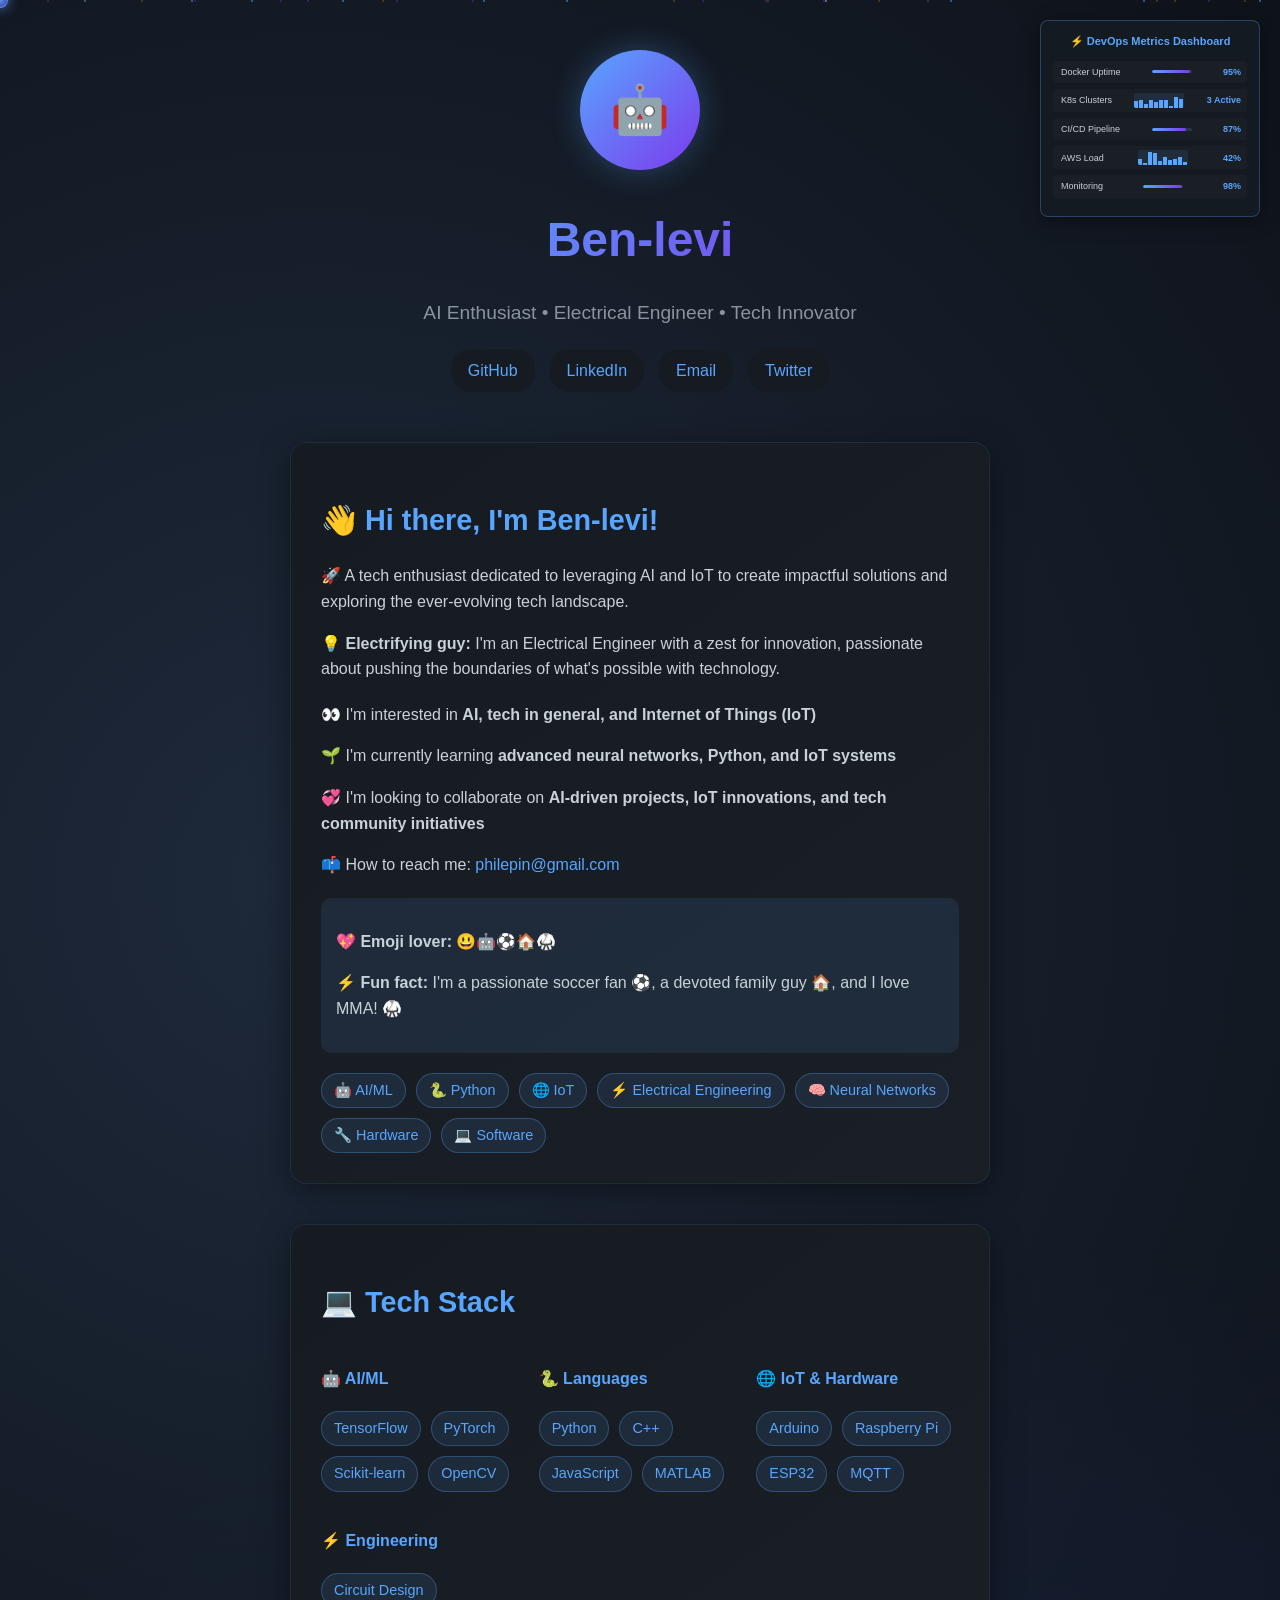
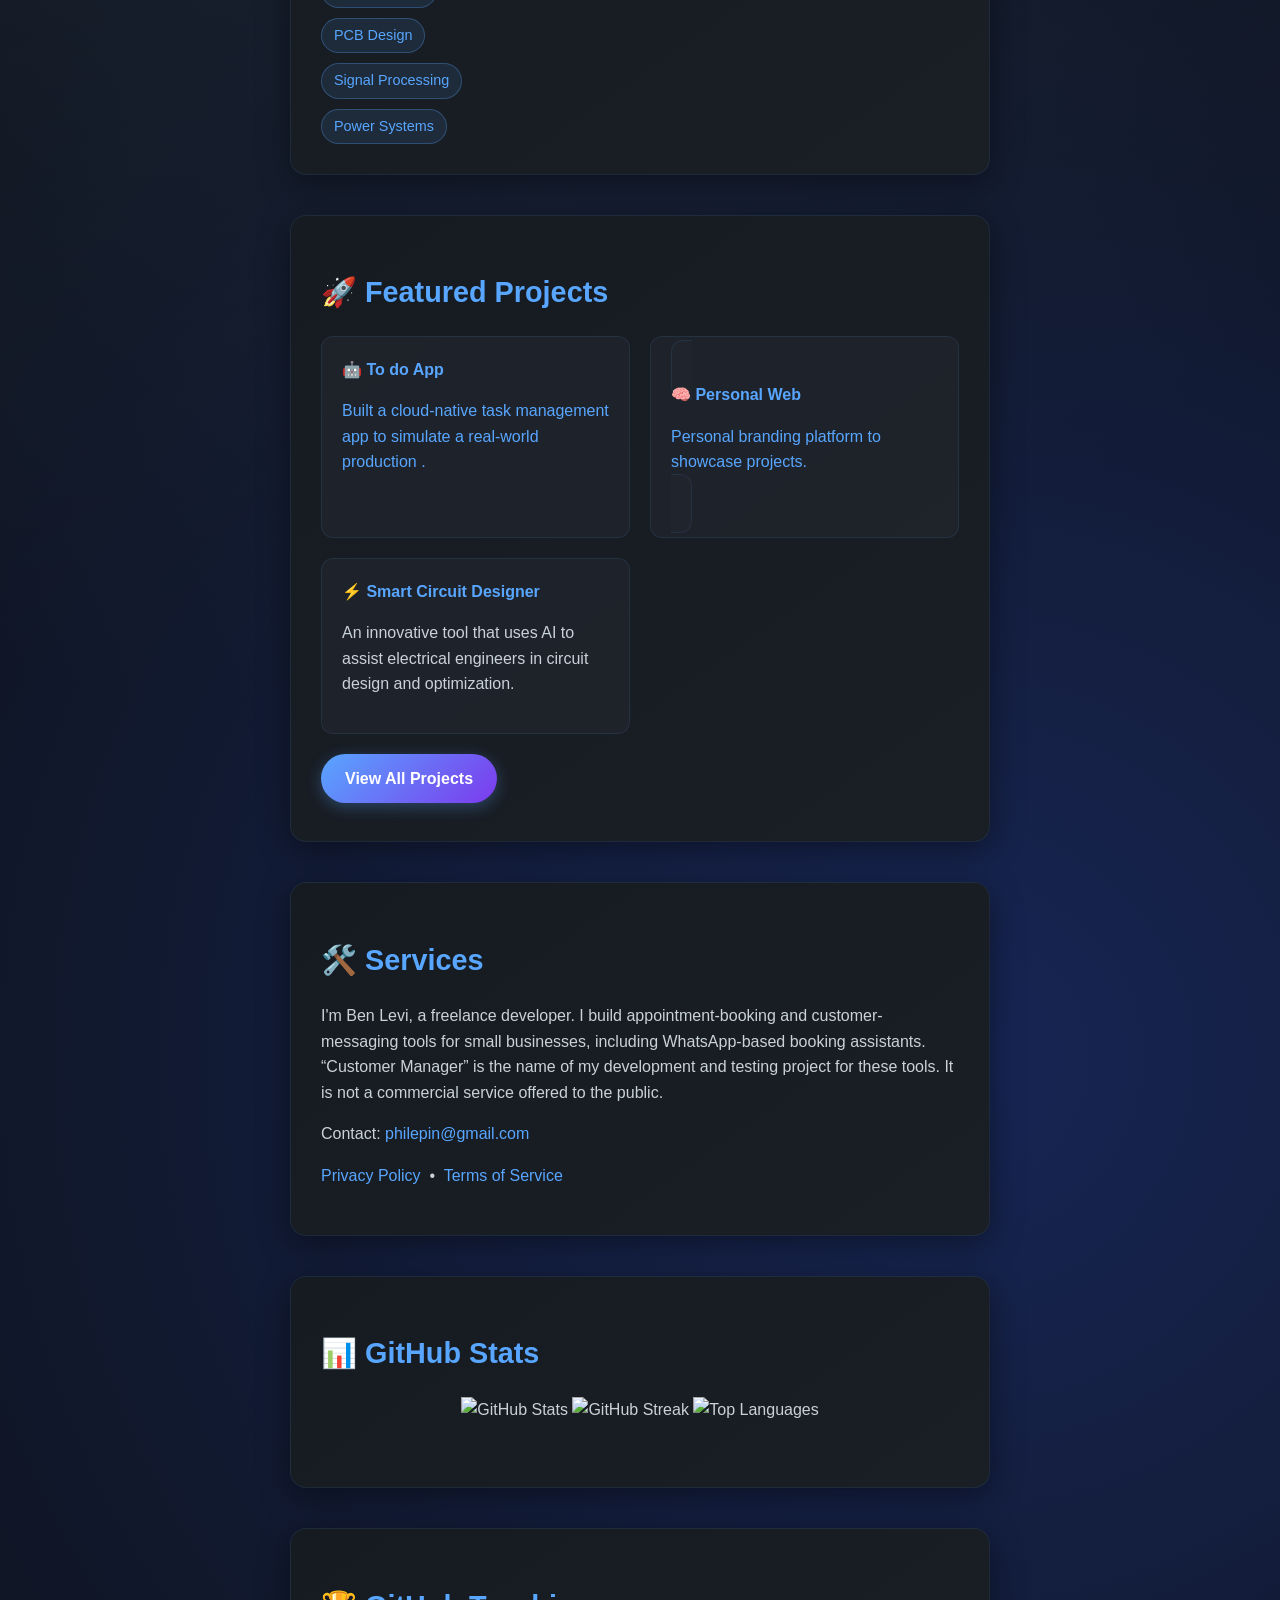
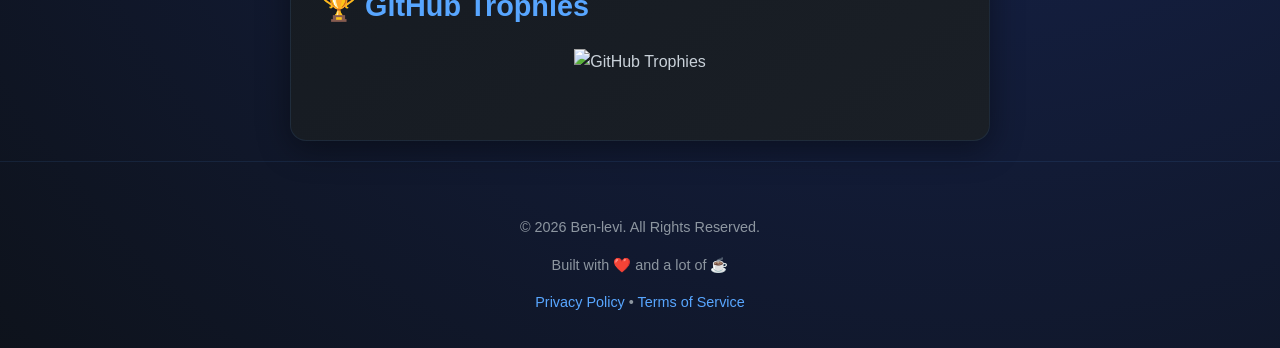
==== commit cb088ec3: "Add Services section, Privacy Policy and Terms of Service pages Co-Authored-By: Claude Sonnet 5.5 <n" ====
--- a/index.html
+++ b/index.html
@@ -3,352 +3,801 @@
 <head>
   <meta charset="UTF-8" />
   <meta name="viewport" content="width=device-width, initial-scale=1.0" />
-  <title>Ben Levi — DevOps & AI Engineer</title>
-  <meta name="description" content="Ben Levi — DevOps & AI engineer. This portfolio is its own production system: Terraform-managed AWS serverless infra, live telemetry, an LLM assistant, and a streaming news pipeline." />
-  <meta property="og:title" content="Ben Levi — DevOps & AI Engineer" />
-  <meta property="og:description" content="A portfolio that runs itself: live infra telemetry, LLM chat, CI/CD via OIDC, all on AWS free tier." />
-  <link rel="icon" href="data:image/svg+xml,<svg xmlns='http://www.w3.org/2000/svg' viewBox='0 0 100 100'><text y='.9em' font-size='90'>⚡</text></svg>" />
-  <link rel="stylesheet" href="assets/css/main.css" />
+  <title>Ben-levi - Personal Page</title>
+  <style>
+    :root {
+      --bg-color: #0d1117;
+      --text-color: #c9d1d9;
+      --accent-color: #58a6ff;
+      --card-color: #161b22;
+      --hover-color: #21262d;
+      --gradient: linear-gradient(135deg, #58a6ff, #7c3aed);
+    }
+    
+    * {
+      box-sizing: border-box;
+    }
+    
+    body {
+      margin: 0;
+      padding: 0;
+      background: var(--bg-color);
+      background-image: radial-gradient(circle at 25% 25%, #1e293b 0%, transparent 50%),
+                        radial-gradient(circle at 75% 75%, #172554 0%, transparent 50%);
+      color: var(--text-color);
+      font-family: "Segoe UI", Tahoma, Geneva, Verdana, sans-serif;
+      display: flex;
+      flex-direction: column;
+      align-items: center;
+      min-height: 100vh;
+      animation: fadeIn 2s ease-in;
+      line-height: 1.6;
+      position: relative;
+      cursor: none;
+    }
+    
+    .custom-cursor {
+      position: fixed;
+      top: 0;
+      left: 0;
+      width: 16px;
+      height: 16px;
+      background: radial-gradient(circle, rgba(88, 166, 255, 0.9), rgba(124, 58, 237, 0.6));
+      border: 1px solid rgba(88, 166, 255, 0.8);
+      border-radius: 50%;
+      pointer-events: none;
+      z-index: 9999;
+      box-shadow: 0 0 12px rgba(88, 166, 255, 0.7);
+      transform: translate(-50%, -50%); 
+      transition: transform 0.2s ease-out;
+    }
+    
+    .mouse-highlight {
+      position: fixed;
+      top: 0;
+      left: 0;
+      width: 200px;
+      height: 200px;
+      background: radial-gradient(circle, rgba(88, 166, 255, 0.15) 0%, rgba(124, 58, 237, 0.1) 50%, transparent 70%);
+      border-radius: 50%;
+      pointer-events: none;
+      z-index: 1;
+      opacity: 0;
+      transform: translate(-50%, -50%);
+      transition: transform 0.3s ease-out, opacity 0.3s ease-out;
+    }
+    
+    body:hover .mouse-highlight {
+      opacity: 1;
+    }
+    
+    .custom-cursor.hover {
+        transform: translate(-50%, -50%) scale(2.5);
+    }
+    .mouse-highlight.hover {
+        transform: translate(-50%, -50%) scale(1.5);
+    }
+
+    .sparks-container {
+      position: fixed;
+      top: 0;
+      left: 0;
+      width: 100%;
+      height: 100%;
+      pointer-events: none;
+      z-index: 2;
+    }
+    
+    .spark {
+      position: absolute;
+      width: 3px;
+      height: 3px;
+      background: var(--accent-color);
+      border-radius: 50%;
+      opacity: 0;
+      animation: sparkle 4s infinite ease-in-out;
+      box-shadow: 0 0 6px var(--accent-color);
+    }
+    
+    .spark:nth-child(odd) {
+      background: #7c3aed;
+      box-shadow: 0 0 6px #7c3aed;
+      animation-delay: -2s;
+    }
+    
+    .spark:nth-child(3n) {
+      background: #f59e0b;
+      box-shadow: 0 0 6px #f59e0b;
+      animation-delay: -1s;
+    }
+    
+    .spark:nth-child(4n) {
+      background: #10b981;
+      box-shadow: 0 0 6px #10b981;
+      animation-delay: -3s;
+    }
+    
+    .floating-particles {
+      position: fixed;
+      top: 0;
+      left: 0;
+      width: 100%;
+      height: 100%;
+      pointer-events: none;
+      z-index: 0;
+    }
+    
+    .particle {
+      position: absolute;
+      width: 2px;
+      height: 2px;
+      background: rgba(88, 166, 255, 0.6);
+      border-radius: 50%;
+      animation: float 20s infinite linear;
+    }
+    
+    .particle:nth-child(2n) {
+      background: rgba(124, 58, 237, 0.4);
+      animation-duration: 25s;
+      animation-delay: -5s;
+    }
+    
+    .particle:nth-child(3n) {
+      background: rgba(245, 158, 11, 0.3);
+      animation-duration: 30s;
+      animation-delay: -10s;
+    }
+    
+    .dashboard-container {
+      position: fixed;
+      top: 20px;
+      right: 20px;
+      width: 220px;
+      background: rgba(22, 27, 34, 0.95);
+      border-radius: 8px;
+      border: 1px solid rgba(88, 166, 255, 0.3);
+      backdrop-filter: blur(10px);
+      box-shadow: 0 4px 20px rgba(0, 0, 0, 0.4);
+      z-index: 1000;
+      padding: 12px;
+      transition: all 0.3s ease;
+    }
+    
+    .dashboard-header {
+      color: var(--accent-color);
+      font-size: 11px;
+      font-weight: 600;
+      margin-bottom: 10px;
+      text-align: center;
+    }
+    
+    .metric-row {
+      display: flex;
+      justify-content: space-between;
+      align-items: center;
+      margin-bottom: 6px;
+      padding: 4px 6px;
+      background: rgba(33, 38, 45, 0.5);
+      border-radius: 4px;
+      border-left: 2px solid transparent;
+      transition: all 0.3s ease;
+    }
+    
+    .metric-row:hover {
+      background: rgba(33, 38, 45, 0.8);
+      border-left-color: var(--accent-color);
+    }
+    
+    .metric-label {
+      font-size: 9px;
+      color: var(--text-color);
+    }
+    
+    .metric-value {
+      font-size: 9px;
+      font-weight: 600;
+      color: var(--accent-color);
+    }
+    
+    .progress-bar {
+      width: 40px;
+      height: 3px;
+      background: rgba(88, 166, 255, 0.2);
+      border-radius: 2px;
+      overflow: hidden;
+    }
+    
+    .progress-fill {
+      height: 100%;
+      background: linear-gradient(90deg, var(--accent-color), #7c3aed);
+      transition: width 2s ease;
+      border-radius: 2px;
+    }
+    
+    .mini-chart {
+      width: 50px;
+      height: 15px;
+      background: rgba(88, 166, 255, 0.1);
+      border-radius: 2px;
+      position: relative;
+      overflow: hidden;
+      display: flex;
+      align-items: flex-end;
+    }
+    
+    .chart-line {
+      position: relative;
+      background: var(--accent-color);
+      transition: height 0.5s ease;
+      margin-right: 1px;
+    }
+    
+    header {
+      text-align: center;
+      margin: 50px 0 30px;
+      position: relative;
+      z-index: 10;
+    }
+    
+    .profile-image {
+      width: 120px;
+      height: 120px;
+      border-radius: 50%;
+      background: var(--gradient);
+      margin: 0 auto 20px;
+      display: flex;
+      align-items: center;
+      justify-content: center;
+      font-size: 3rem;
+      animation: pulse 2s infinite;
+      box-shadow: 0 0 30px rgba(88, 166, 255, 0.3);
+      transition: all 0.3s ease;
+    }
+    
+    .profile-image:hover {
+      transform: scale(1.1);
+      box-shadow: 0 0 50px rgba(88, 166, 255, 0.6);
+    }
+    
+    h1 {
+      font-size: 3em;
+      margin-bottom: 10px;
+      background: var(--gradient);
+      background-clip: text;
+      -webkit-background-clip: text;
+      -webkit-text-fill-color: transparent;
+      animation: glow 3s ease-in-out infinite alternate;
+    }
+    
+    .tagline {
+      font-size: 1.2em;
+      color: #8b949e;
+      margin-bottom: 20px;
+    }
+    
+    .social-links {
+      display: flex;
+      gap: 15px;
+      justify-content: center;
+      margin-top: 20px;
+    }
+    
+    .social-link {
+      padding: 8px 16px;
+      background: var(--card-color);
+      border-radius: 20px;
+      transition: all 0.3s ease;
+      border: 1px solid transparent;
+      position: relative;
+      overflow: hidden;
+    }
+    
+    .social-link::before {
+      content: '';
+      position: absolute;
+      top: 0;
+      left: -100%;
+      width: 100%;
+      height: 100%;
+      background: linear-gradient(90deg, transparent, rgba(88, 166, 255, 0.2), transparent);
+      transition: left 0.5s ease;
+    }
+    
+    .social-link:hover::before {
+      left: 100%;
+    }
+    
+    .social-link:hover {
+      background: var(--hover-color);
+      transform: translateY(-2px);
+      box-shadow: 0 5px 15px rgba(88, 166, 255, 0.2);
+      border-color: var(--accent-color);
+    }
+    
+    .card {
+      background: var(--card-color);
+      background-image: linear-gradient(145deg, var(--card-color), #1a1f26);
+      padding: 30px;
+      margin: 20px;
+      width: 90%;
+      max-width: 700px;
+      border-radius: 16px;
+      box-shadow: 0 8px 32px rgba(0, 0, 0, 0.4);
+      border: 1px solid rgba(88, 166, 255, 0.1);
+      animation: slideUp 1.5s ease-out;
+      transition: transform 0.3s ease, box-shadow 0.3s ease;
+      position: relative;
+      overflow: hidden;
+      z-index: 10;
+    }
+    
+    .card::before {
+      content: '';
+      position: absolute;
+      top: 0;
+      left: -100%;
+      width: 100%;
+      height: 2px;
+      background: var(--gradient);
+      transition: left 0.5s ease;
+    }
+    
+    .card:hover::before {
+      left: 0;
+    }
+    
+    .card:hover {
+      transform: translateY(-5px);
+      box-shadow: 0 12px 40px rgba(0, 0, 0, 0.6);
+      border-color: rgba(88, 166, 255, 0.3);
+    }
+    
+    .card h2 {
+      color: var(--accent-color);
+      margin-bottom: 20px;
+      font-size: 1.8em;
+    }
+    
+    .skills {
+      display: flex;
+      flex-wrap: wrap;
+      gap: 10px;
+      margin-top: 20px;
+    }
+    
+    .skill-tag {
+      background: rgba(88, 166, 255, 0.1);
+      color: var(--accent-color);
+      padding: 5px 12px;
+      border-radius: 20px;
+      font-size: 0.9em;
+      border: 1px solid rgba(88, 166, 255, 0.3);
+      transition: all 0.3s ease;
+      position: relative;
+      overflow: hidden;
+    }
+    
+    .skill-tag:hover {
+      background: rgba(88, 166, 255, 0.2);
+      transform: scale(1.05);
+      box-shadow: 0 0 10px rgba(88, 166, 255, 0.4);
+    }
+    
+    .projects-grid {
+      display: grid;
+      grid-template-columns: repeat(auto-fit, minmax(280px, 1fr));
+      gap: 20px;
+      margin-top: 20px;
+    }
+    
+    .project-card {
+      background: rgba(33, 38, 45, 0.8);
+      padding: 20px;
+      border-radius: 12px;
+      border: 1px solid rgba(88, 166, 255, 0.1);
+      transition: all 0.3s ease;
+      position: relative;
+      overflow: hidden;
+    }
+    
+    .project-card::after {
+      content: '';
+      position: absolute;
+      top: 0;
+      left: 0;
+      right: 0;
+      bottom: 0;
+      background: linear-gradient(135deg, rgba(88, 166, 255, 0.05), rgba(124, 58, 237, 0.05));
+      opacity: 0;
+      transition: opacity 0.3s ease;
+    }
+    
+    .project-card:hover::after {
+      opacity: 1;
+    }
+    
+    .project-card:hover {
+      border-color: var(--accent-color);
+      transform: scale(1.02);
+      box-shadow: 0 8px 25px rgba(88, 166, 255, 0.2);
+    }
+    
+    .project-title {
+      color: var(--accent-color);
+      font-weight: 600;
+      margin-bottom: 10px;
+      position: relative;
+      z-index: 1;
+    }
+    
+    .cta-button {
+      display: inline-block;
+      background: var(--gradient);
+      color: white;
+      padding: 12px 24px;
+      border-radius: 25px;
+      text-decoration: none;
+      font-weight: 600;
+      margin-top: 20px;
+      transition: all 0.3s ease;
+      box-shadow: 0 4px 15px rgba(88, 166, 255, 0.3);
+      position: relative;
+      overflow: hidden;
+    }
+    
+    .cta-button::before {
+      content: '';
+      position: absolute;
+      top: 0;
+      left: -100%;
+      width: 100%;
+      height: 100%;
+      background: linear-gradient(90deg, transparent, rgba(255, 255, 255, 0.2), transparent);
+      transition: left 0.5s ease;
+    }
+    
+    .cta-button:hover::before {
+      left: 100%;
+    }
+    
+    .cta-button:hover {
+      transform: translateY(-2px);
+      box-shadow: 0 8px 25px rgba(88, 166, 255, 0.4);
+      text-decoration: none;
+    }
+    
+    a {
+      color: var(--accent-color);
+      text-decoration: none;
+      transition: color 0.3s ease;
+    }
+    
+    a:hover {
+      color: #79c0ff;
+      text-decoration: underline;
+    }
+
+    .stats-container {
+        overflow: hidden;
+        border-radius: 8px;
+        text-align: center;
+        margin: 20px 0;
+    }
+    .stats-container img {
+        max-width: 100%;
+        height: auto;
+        margin-bottom: 15px;
+    }
+    
+    footer {
+      margin-top: auto;
+      padding: 40px 20px 20px;
+      font-size: 0.9em;
+      color: #8d96a0;
+      text-align: center;
+      border-top: 1px solid rgba(88, 166, 255, 0.1);
+      width: 100%;
+      z-index: 10;
+      position: relative;
+    }
+    
+    @keyframes fadeIn {
+      from { opacity: 0; }
+      to { opacity: 1; }
+    }
+    
+    @keyframes slideUp {
+      from { transform: translateY(30px); opacity: 0; }
+      to { transform: translateY(0); opacity: 1; }
+    }
+    
+    @keyframes pulse {
+      0%, 100% { transform: scale(1); }
+      50% { transform: scale(1.05); }
+    }
+    
+    @keyframes glow {
+      from { filter: drop-shadow(0 0 5px rgba(88, 166, 255, 0.5)); }
+      to { filter: drop-shadow(0 0 20px rgba(88, 166, 255, 0.8)); }
+    }
+    
+    @keyframes sparkle {
+      0% { opacity: 0; transform: translateY(0) scale(0); }
+      10% { opacity: 1; transform: translateY(-10px) scale(1); }
+      20% { opacity: 1; transform: translateY(-20px) scale(1.2); }
+      100% { opacity: 0; transform: translateY(-100px) scale(0); }
+    }
+    
+    @keyframes float {
+      0% { transform: translateY(100vh) translateX(var(--x-start)) rotate(0deg); opacity: 0; }
+      10% { opacity: 1; }
+      90% { opacity: 1; }
+      100% { transform: translateY(-10vh) translateX(var(--x-end)) rotate(720deg); opacity: 0; }
+    }
+    
+    @media (max-width: 768px) {
+      h1 { font-size: 2.5em; }
+      .card { margin: 15px; padding: 20px; }
+      .social-links { flex-wrap: wrap; }
+      .projects-grid { grid-template-columns: 1fr; }
+      .dashboard-container { display: none; }
+      
+      .custom-cursor, .mouse-highlight {
+        display: none;
+      }
+      
+      body {
+        cursor: auto;
+      }
+    }
+  </style>
 </head>
 <body>
-  <canvas id="net-bg" aria-hidden="true"></canvas>
-
-  <nav class="topnav">
-    <div class="wrap">
-      <div class="brand"><span class="prompt">ben@prod:~$</span> whoami<span class="cursor-blink">▌</span></div>
-      <div class="navlinks">
-        <a href="#ops">Live Ops</a>
-        <a href="#about">About</a>
-        <a href="#projects">Projects</a>
-        <a href="#architecture">Architecture</a>
-        <a href="#news">News</a>
-        <a href="#videos">Videos</a>
-      </div>
-      <span class="status-pill"><span class="dot"></span> site: live</span>
-    </div>
-  </nav>
-
-  <header class="wrap">
-    <div class="hero">
-      <div>
-        <div class="kicker">// DevOps · Cloud · AI</div>
-        <h1>I build infrastructure that <span class="grad">explains itself.</span></h1>
-        <p class="lede">
-          I'm <strong>Ben Levi</strong> — an Electrical Engineer turned DevOps &amp; AI engineer.
-          This site isn't a brochure: it's a running production system. Real pipelines,
-          real telemetry, real serverless AWS infra managed by Terraform — and an LLM
-          assistant that answers questions about me. Everything you see here, I built and operate.
-        </p>
-        <div class="hero-cta">
-          <a class="btn btn-primary" href="#projects">▸ View live projects</a>
-          <button class="btn btn-ghost" id="hero-chat-btn" type="button">🤖 Ask BenBot about me</button>
-          <a class="btn btn-ghost" href="https://github.com/Ben-levi" target="_blank" rel="noopener">GitHub ↗</a>
+  <div class="custom-cursor" id="customCursor"></div>
+  <div class="mouse-highlight" id="mouseHighlight"></div>
+  
+  <div class="sparks-container" id="sparksContainer"></div>
+  <div class="floating-particles" id="particlesContainer"></div>
+  
+  <div class="dashboard-container">
+    <div class="dashboard-header">⚡ DevOps Metrics Dashboard</div>
+    <div class="metric-row">
+      <span class="metric-label">Docker Uptime</span>
+      <div class="progress-bar"><div class="progress-fill" style="width: 95%"></div></div>
+      <span class="metric-value">95%</span>
+    </div>
+    <div class="metric-row">
+      <span class="metric-label">K8s Clusters</span>
+      <div class="mini-chart" id="k8sChart"></div>
+      <span class="metric-value">3 Active</span>
+    </div>
+    <div class="metric-row">
+      <span class="metric-label">CI/CD Pipeline</span>
+      <div class="progress-bar"><div class="progress-fill" style="width: 87%"></div></div>
+      <span class="metric-value">87%</span>
+    </div>
+    <div class="metric-row">
+      <span class="metric-label">AWS Load</span>
+      <div class="mini-chart" id="awsChart"></div>
+      <span class="metric-value">42%</span>
+    </div>
+    <div class="metric-row">
+      <span class="metric-label">Monitoring</span>
+      <div class="progress-bar"><div class="progress-fill" style="width: 98%"></div></div>
+      <span class="metric-value">98%</span>
+    </div>
+  </div>
+  
+  <header>
+    <div class="profile-image">🤖</div>
+    <h1>Ben-levi</h1>
+    <p class="tagline">AI Enthusiast • Electrical Engineer • Tech Innovator</p>
+    <div class="social-links">
+      <a href="https://github.com/Ben-levi" target="_blank" class="social-link">GitHub</a>
+      <a href="https://linkedin.com/in/ben-levi" target="_blank" class="social-link">LinkedIn</a>
+      <a href="mailto:philepin@gmail.com" class="social-link">Email</a>
+      <a href="https://twitter.com/ben_levi" target="_blank" class="social-link">Twitter</a>
+    </div>
+  </header>
+
+  <div class="card">
+    <h2>👋 Hi there, I'm Ben-levi!</h2>
+    <p>🚀 A tech enthusiast dedicated to leveraging AI and IoT to create impactful solutions and exploring the ever-evolving tech landscape.</p>
+    <p>💡 <strong>Electrifying guy:</strong> I'm an Electrical Engineer with a zest for innovation, passionate about pushing the boundaries of what's possible with technology.</p>
+    <div style="margin: 20px 0;">
+      <p>👀 I'm interested in <strong>AI, tech in general, and Internet of Things (IoT)</strong></p>
+      <p>🌱 I'm currently learning <strong>advanced neural networks, Python, and IoT systems</strong></p>
+      <p>💞️ I'm looking to collaborate on <strong>AI-driven projects, IoT innovations, and tech community initiatives</strong></p>
+      <p>📫 How to reach me: <a href="mailto:philepin@gmail.com">philepin@gmail.com</a></p>
+    </div>
+    <div style="background: rgba(88, 166, 255, 0.1); padding: 15px; border-radius: 10px; margin: 15px 0;">
+      <p><strong>💖 Emoji lover:</strong> 😃🤖⚽️🏠🥋</p>
+      <p><strong>⚡ Fun fact:</strong> I'm a passionate soccer fan ⚽️, a devoted family guy 🏠, and I love MMA! 🥋</p>
+    </div>
+    <div class="skills">
+      <span class="skill-tag">🤖 AI/ML</span>
+      <span class="skill-tag">🐍 Python</span>
+      <span class="skill-tag">🌐 IoT</span>
+      <span class="skill-tag">⚡ Electrical Engineering</span>
+      <span class="skill-tag">🧠 Neural Networks</span>
+      <span class="skill-tag">🔧 Hardware</span>
+      <span class="skill-tag">💻 Software</span>
+    </div>
+  </div>
+
+  <div class="card">
+    <h2>💻 Tech Stack</h2>
+    <div class="tech-grid" style="display: grid; grid-template-columns: repeat(auto-fit, minmax(200px, 1fr)); gap: 15px; margin-top: 20px;">
+      <div class="tech-category">
+        <h4 style="color: var(--accent-color); margin-bottom: 10px;">🤖 AI/ML</h4>
+        <div class="skills">
+          <span class="skill-tag">TensorFlow</span>
+          <span class="skill-tag">PyTorch</span>
+          <span class="skill-tag">Scikit-learn</span>
+          <span class="skill-tag">OpenCV</span>
         </div>
       </div>
-      <div class="term reveal vis" aria-label="Deployment terminal animation">
-        <div class="term-bar">
-          <span class="tl r"></span><span class="tl y"></span><span class="tl g"></span>
-          <span class="term-title">ben@prod: ~/portfolio — deploy.log</span>
-        </div>
-        <div class="term-body" id="term-body"></div>
-      </div>
-    </div>
-  </header>
-
-  <main class="wrap">
-
-    <!-- ============ LIVE OPS ============ -->
-    <section id="ops">
-      <div class="sec-head reveal">
-        <div class="num">01 · live telemetry</div>
-        <h2>This site monitors itself</h2>
-        <p>No fake dashboards. Every number below is fetched live — from the GitHub API, your own browser, and (once the AWS backend is up) Cost Explorer and CloudWatch. The infrastructure is the résumé.</p>
-      </div>
-      <div class="ops-grid reveal">
-        <div class="ops-card panel">
-          <div class="label"><span class="dot"></span> last deploy</div>
-          <div class="value" id="ops-deploy">…</div>
-          <div class="sub" id="ops-deploy-sub">GitHub Actions</div>
-        </div>
-        <div class="ops-card panel">
-          <div class="label">pipeline</div>
-          <div class="value" id="ops-pipeline">…</div>
-          <div class="sub">latest workflow conclusion</div>
-        </div>
-        <div class="ops-card panel">
-          <div class="label">commits · 30d</div>
-          <div class="value" id="ops-commits">…</div>
-          <div class="sub">this repository</div>
-        </div>
-        <div class="ops-card panel">
-          <div class="label">your page load</div>
-          <div class="value ok" id="ops-perf">…</div>
-          <div class="sub">measured in your browser just now</div>
-        </div>
-        <div class="ops-card panel">
-          <div class="label">infra cost · MTD</div>
-          <div class="value" id="ops-cost">…</div>
-          <div class="sub" id="ops-cost-sub">AWS Cost Explorer</div>
+      <div class="tech-category">
+        <h4 style="color: var(--accent-color); margin-bottom: 10px;">🐍 Languages</h4>
+        <div class="skills">
+          <span class="skill-tag">Python</span>
+          <span class="skill-tag">C++</span>
+          <span class="skill-tag">JavaScript</span>
+          <span class="skill-tag">MATLAB</span>
         </div>
       </div>
-      <div class="panel runs-list reveal" id="runs-list" aria-label="Recent pipeline runs">
-        <div class="run-row"><span class="rmeta">loading real pipeline history…</span></div>
-      </div>
-    </section>
-
-    <!-- ============ ABOUT ============ -->
-    <section id="about">
-      <div class="sec-head reveal">
-        <div class="num">02 · about</div>
-        <h2>Engineer first, tool-agnostic always</h2>
-        <p>Electrical Engineering taught me how systems really fail; DevOps taught me how to make them recover on their own. I care about boring reliability, honest metrics, and automating myself out of repetitive work — then using AI to automate the automation.</p>
-      </div>
-      <div class="skills-grid reveal">
-        <div class="skill-col panel">
-          <h3>☁️ cloud &amp; infra</h3>
-          <div class="tags">
-            <span class="tag">AWS</span><span class="tag">Lambda</span><span class="tag">S3 + CloudFront</span>
-            <span class="tag">EC2</span><span class="tag">Terraform</span><span class="tag">Linode</span>
-            <span class="tag">Nginx</span><span class="tag">Apache</span>
-          </div>
-        </div>
-        <div class="skill-col panel">
-          <h3>🔁 ci/cd &amp; containers</h3>
-          <div class="tags">
-            <span class="tag">GitHub Actions</span><span class="tag">Jenkins</span><span class="tag">Docker</span>
-            <span class="tag">Kubernetes</span><span class="tag">GitOps</span><span class="tag">OIDC deploys</span>
-          </div>
-        </div>
-        <div class="skill-col panel">
-          <h3>🤖 ai &amp; data</h3>
-          <div class="tags">
-            <span class="tag">Python</span><span class="tag">Claude API</span><span class="tag">RAG</span>
-            <span class="tag">PyTorch</span><span class="tag">OpenCV</span><span class="tag">MongoDB</span>
-            <span class="tag">MySQL</span>
-          </div>
-        </div>
-        <div class="skill-col panel">
-          <h3>⚡ hardware &amp; iot</h3>
-          <div class="tags">
-            <span class="tag">Electrical Eng.</span><span class="tag">ESP32</span><span class="tag">Raspberry Pi</span>
-            <span class="tag">MQTT</span><span class="tag">Signal Processing</span><span class="tag">PCB Design</span>
-          </div>
+      <div class="tech-category">
+        <h4 style="color: var(--accent-color); margin-bottom: 10px;">🌐 IoT & Hardware</h4>
+        <div class="skills">
+          <span class="skill-tag">Arduino</span>
+          <span class="skill-tag">Raspberry Pi</span>
+          <span class="skill-tag">ESP32</span>
+          <span class="skill-tag">MQTT</span>
         </div>
       </div>
-    </section>
-
-    <!-- ============ PROJECTS ============ -->
-    <section id="projects">
-      <div class="sec-head reveal">
-        <div class="num">03 · projects</div>
-        <h2>Live from GitHub — never stale</h2>
-        <p>This grid is rendered from the GitHub API on every page view. If I push code today, you'll see it here today. No manually curated screenshots pretending to be recent.</p>
+      <div class="tech-category">
+        <h4 style="color: var(--accent-color); margin-bottom: 10px;">⚡ Engineering</h4>
+        <div class="skills">
+          <span class="skill-tag">Circuit Design</span>
+          <span class="skill-tag">PCB Design</span>
+          <span class="skill-tag">Signal Processing</span>
+          <span class="skill-tag">Power Systems</span>
+        </div>
       </div>
-      <div class="proj-grid reveal" id="proj-grid">
-        <div class="proj-card panel"><h3><span class="folder">▸</span> loading…</h3><p>fetching live repository data from api.github.com</p></div>
+    </div>
+  </div>
+
+  <div class="card">
+    <h2>🚀 Featured Projects</h2>
+    <div class="projects-grid">
+    <a href="https://github.com/Ben-levi/AWS_APP.git" target="_blank" rel="noopener noreferrer" class="project-card block">
+        <div class="project-title">🤖 To do App </div>
+        <p>Built a cloud-native task management app to simulate a real-world production .</p>
+    </a>
+    <div class="project-card">
+      <a href="https://github.com/Ben-levi/Ben-levi" target="_blank" rel="noopener noreferrer" class="project-card block">
+        <div class="project-title">🧠 Personal Web</div>
+        <p>Personal branding platform to showcase projects.</p>
+        </a>
       </div>
-    </section>
-
-    <!-- ============ ARCHITECTURE ============ -->
-    <section id="architecture">
-      <div class="sec-head reveal">
-        <div class="num">04 · architecture</div>
-        <h2>How this site works</h2>
-        <p>The whole platform fits in the AWS free tier and deploys from a single <code>git push</code>. GitHub Actions assumes an AWS role via OIDC — no long-lived keys exist anywhere.</p>
+      <div class="project-card">
+        <div class="project-title">⚡ Smart Circuit Designer</div>
+        <p>An innovative tool that uses AI to assist electrical engineers in circuit design and optimization.</p>
       </div>
-      <div class="panel arch-wrap reveal">
-        <svg class="arch-svg" viewBox="0 0 960 420" role="img" aria-label="Architecture diagram: GitHub Actions deploys via OIDC to S3 and Lambda; CloudFront serves visitors; Lambdas power chat, news and status APIs.">
-          <defs>
-            <marker id="arr" viewBox="0 0 10 10" refX="9" refY="5" markerWidth="7" markerHeight="7" orient="auto-start-reverse">
-              <path d="M 0 0 L 10 5 L 0 10 z" fill="#22d3ee"/>
-            </marker>
-          </defs>
-          <style>
-            .bx { fill:#0b1018; stroke:rgba(148,163,184,.35); rx:10; }
-            .bx-hl { stroke:#22d3ee; }
-            .lb { fill:#d7dee9; font: 600 13px monospace; }
-            .lb2 { fill:#8b98ab; font: 11px monospace; }
-            .ln { stroke:#22d3ee; stroke-width:1.5; fill:none; marker-end:url(#arr); opacity:.8; }
-            .lt { fill:#22d3ee; font: 10.5px monospace; }
-          </style>
-          <!-- dev side -->
-          <rect class="bx" x="20" y="40" width="150" height="58" rx="10"/>
-          <text class="lb" x="45" y="65">git push</text>
-          <text class="lb2" x="35" y="84">Ben-levi/Ben-levi</text>
-
-          <rect class="bx bx-hl" x="230" y="40" width="180" height="58" rx="10"/>
-          <text class="lb" x="250" y="65">GitHub Actions</text>
-          <text class="lb2" x="250" y="84">CI · OIDC → AWS role</text>
-
-          <path class="ln" d="M170 69 H 226"/>
-
-          <!-- static path -->
-          <rect class="bx" x="480" y="20" width="150" height="52" rx="10"/>
-          <text class="lb" x="520" y="43">S3 bucket</text>
-          <text class="lb2" x="500" y="61">static site + news.json</text>
-          <path class="ln" d="M410 55 L 476 42"/>
-          <text class="lt" x="415" y="38">sync site</text>
-
-          <rect class="bx bx-hl" x="700" y="20" width="150" height="52" rx="10"/>
-          <text class="lb" x="723" y="43">CloudFront</text>
-          <text class="lb2" x="713" y="61">edge cache · HTTPS</text>
-          <path class="ln" d="M630 46 H 696"/>
-
-          <rect class="bx" x="700" y="110" width="150" height="52" rx="10"/>
-          <text class="lb" x="738" y="133">Visitor</text>
-          <text class="lb2" x="714" y="151">you, right now 👋</text>
-          <path class="ln" d="M775 72 V 106"/>
-
-          <!-- lambdas -->
-          <rect class="bx bx-hl" x="230" y="180" width="180" height="58" rx="10"/>
-          <text class="lb" x="250" y="205">λ chat API</text>
-          <text class="lb2" x="250" y="224">Claude + data/ben.md</text>
-          <path class="ln" d="M320 102 V 176"/>
-          <text class="lt" x="328" y="145">deploy λ</text>
-
-          <rect class="bx" x="480" y="180" width="150" height="58" rx="10"/>
-          <text class="lb" x="500" y="205">Claude API</text>
-          <text class="lb2" x="500" y="224">claude-haiku</text>
-          <path class="ln" d="M410 209 H 476"/>
-
-          <rect class="bx" x="20" y="180" width="150" height="58" rx="10"/>
-          <text class="lb" x="42" y="205">DynamoDB</text>
-          <text class="lb2" x="42" y="224">per-IP rate limit</text>
-          <path class="ln" d="M226 209 H 174"/>
-
-          <!-- news pipeline -->
-          <rect class="bx" x="20" y="300" width="150" height="58" rx="10"/>
-          <text class="lb" x="38" y="325">EventBridge</text>
-          <text class="lb2" x="38" y="344">cron: hourly</text>
-
-          <rect class="bx bx-hl" x="230" y="300" width="180" height="58" rx="10"/>
-          <text class="lb" x="250" y="325">λ news pipeline</text>
-          <text class="lb2" x="250" y="344">RSS + HN → news.json</text>
-          <path class="ln" d="M170 329 H 226"/>
-          <path class="ln" d="M410 329 C 460 329 480 300 500 76"/>
-
-          <!-- status -->
-          <rect class="bx bx-hl" x="480" y="300" width="180" height="58" rx="10"/>
-          <text class="lb" x="500" y="325">λ status API</text>
-          <text class="lb2" x="500" y="344">Cost Explorer · CW</text>
-
-          <!-- visitor calls -->
-          <path class="ln" d="M760 162 C 700 260 480 240 414 214"/>
-          <text class="lt" x="620" y="250">POST /chat</text>
-          <path class="ln" d="M775 162 C 760 260 700 310 664 326"/>
-          <text class="lt" x="712" y="290">GET /status</text>
-        </svg>
-        <p class="arch-note">
-          Everything is defined in <a href="https://github.com/Ben-levi/Ben-levi/tree/main/infra/terraform" target="_blank" rel="noopener">Terraform</a> and deployed by
-          <a href="https://github.com/Ben-levi/Ben-levi/tree/main/.github/workflows" target="_blank" rel="noopener">GitHub Actions</a>.
-          Monthly cost target: <strong>&lt; $1</strong> (free tier + a few cents of LLM tokens). An AWS Budget alarm emails me before it can ever exceed $5 — cost is an SLO here.
-        </p>
-      </div>
-    </section>
-
-    <!-- ============ NEWS ============ -->
-    <section id="news">
-      <div class="sec-head reveal">
-        <div class="num">05 · streaming</div>
-        <h2>What the industry is reading — right now</h2>
-        <p>A live feed of DevOps / cloud / AI engineering news, <span id="news-mode">aggregated in your browser from the Hacker News API</span>. When the backend is deployed, an hourly Lambda curates it server-side into <code>news.json</code>.</p>
-      </div>
-      <div class="news-list reveal" id="news-list">
-        <div class="news-item panel"><span class="src">loading</span><span>fetching live feed…</span></div>
-      </div>
-    </section>
-
-    <!-- ============ VIDEOS ============ -->
-    <section id="videos">
-      <div class="sec-head reveal">
-        <div class="num">06 · videos</div>
-        <h2>Walkthroughs &amp; demos</h2>
-        <p>Short, honest screen recordings: architecture decisions, live deployments, failures and fixes. (Thumbnails load lazily — no YouTube trackers until you press play.)</p>
-      </div>
-      <div class="video-grid reveal" id="video-grid"></div>
-    </section>
-
-    <!-- ============ CONTACT ============ -->
-    <section id="contact">
-      <div class="sec-head reveal">
-        <div class="num">07 · contact</div>
-        <h2>Let's build something that stays up</h2>
-        <p>Open to DevOps / Platform / AI-infrastructure roles and collaborations. The fastest way to know if we're a fit: ask BenBot anything, then email me.</p>
-      </div>
-      <div class="hero-cta reveal">
-        <a class="btn btn-primary" href="mailto:philepin@gmail.com">📫 philepin@gmail.com</a>
-        <a class="btn btn-ghost" href="https://linkedin.com/in/ben-levi" target="_blank" rel="noopener">LinkedIn ↗</a>
-        <a class="btn btn-ghost" href="https://github.com/Ben-levi" target="_blank" rel="noopener">GitHub ↗</a>
-      </div>
-    </section>
-  </main>
+    </div>
+    <a href="https://github.com/Ben-levi" target="_blank" class="cta-button">View All Projects</a>
+  </div>
+
+  <div class="card" id="services">
+    <h2>🛠️ Services</h2>
+    <p>I'm Ben Levi, a freelance developer. I build appointment-booking and customer-messaging tools for small businesses, including WhatsApp-based booking assistants. &ldquo;Customer Manager&rdquo; is the name of my development and testing project for these tools. It is not a commercial service offered to the public.</p>
+    <p>Contact: <a href="mailto:philepin@gmail.com">philepin@gmail.com</a></p>
+    <p><a href="privacy.html">Privacy Policy</a> &nbsp;•&nbsp; <a href="terms.html">Terms of Service</a></p>
+  </div>
+
+  <div class="card">
+    <h2>📊 GitHub Stats</h2>
+    <div class="stats-container">
+      <img src="https://github-readme-stats.vercel.app/api?username=Ben-levi&theme=dark&hide_border=true&include_all_commits=true&count_private=true" alt="GitHub Stats">
+      <img src="https://github-readme-streak-stats.herokuapp.com/?user=Ben-levi&theme=dark&hide_border=true" alt="GitHub Streak">
+      <img src="https://github-readme-stats.vercel.app/api/top-langs/?username=Ben-levi&theme=dark&hide_border=true&include_all_commits=true&count_private=true&layout=compact" alt="Top Languages">
+    </div>
+  </div>
+
+  <div class="card">
+    <h2>🏆 GitHub Trophies</h2>
+    <div class="stats-container">
+       <img src="https://github-profile-trophy.vercel.app/?username=Ben-levi&theme=darkhub&no-frame=true&no-bg=true&margin-w=4" alt="GitHub Trophies">
+    </div>
+  </div>
 
   <footer>
-    <div class="wrap">
-      <span>© <span id="year"></span> Ben Levi · built with ❤️ and zero JS frameworks</span>
-      <span class="mono">infra: S3 + CloudFront + Lambda · IaC: Terraform · CI: GitHub Actions (OIDC) · <a href="https://github.com/Ben-levi/Ben-levi" target="_blank" rel="noopener">source ↗</a></span>
-    </div>
+    <p>&copy; <span id="currentYear"></span> Ben-levi. All Rights Reserved.</p>
+    <p>Built with ❤️ and a lot of ☕</p>
+    <p><a href="privacy.html">Privacy Policy</a> • <a href="terms.html">Terms of Service</a></p>
   </footer>
 
-  <!-- ============ CHAT WIDGET ============ -->
-  <button class="chat-fab" id="chat-fab" aria-label="Open BenBot chat">🤖</button>
-  <div class="chat-panel panel" id="chat-panel" role="dialog" aria-label="BenBot chat">
-    <div class="chat-head">
-      <div class="bot-av">🤖</div>
-      <div>
-        <div class="bot-name">BenBot</div>
-        <div class="bot-sub" id="chat-mode">…</div>
-      </div>
-    </div>
-    <div class="chat-msgs" id="chat-msgs"></div>
-    <div class="chat-suggest">
-      <button type="button">What's Ben's tech stack?</button>
-      <button type="button">How does this site work?</button>
-      <button type="button">How do I contact Ben?</button>
-    </div>
-    <form class="chat-input-row" id="chat-form">
-      <input id="chat-input" type="text" placeholder="Ask about Ben…" autocomplete="off" maxlength="500" />
-      <button type="submit" id="chat-send">➤</button>
-    </form>
-  </div>
-
-  <script src="assets/js/config.js"></script>
-  <script src="assets/js/main.js"></script>
-  <script src="assets/js/terminal.js"></script>
-  <script src="assets/js/live.js"></script>
-  <script src="assets/js/projects.js"></script>
-  <script src="assets/js/news.js"></script>
-  <script src="assets/js/chat.js"></script>
   <script>
-    // Hero chat button opens the widget; videos render from config.
-    document.getElementById("hero-chat-btn").addEventListener("click", () =>
-      document.getElementById("chat-fab").click());
-
-    (function renderVideos() {
-      const grid = document.getElementById("video-grid");
-      for (const v of window.SITE_CONFIG.videos) {
-        const card = document.createElement("div");
-        card.className = "video-card panel";
-        if (v.id) {
-          card.innerHTML = `
-            <div class="video-thumb" style="background-image:url('https://i.ytimg.com/vi/${v.id}/hqdefault.jpg')" data-vid="${v.id}" role="button" tabindex="0" aria-label="Play video">
-              <div class="play">▶</div>
-            </div>
-            <div class="vtitle">${v.title}</div>`;
-          const thumb = card.querySelector(".video-thumb");
-          const play = () => {
-            thumb.outerHTML = `<iframe src="https://www.youtube-nocookie.com/embed/${v.id}?autoplay=1" title="${v.title}" allow="autoplay; encrypted-media" allowfullscreen></iframe>`;
-          };
-          thumb.addEventListener("click", play);
-          thumb.addEventListener("keydown", (e) => { if (e.key === "Enter") play(); });
-        } else {
-          card.innerHTML = `
-            <div class="video-thumb"><div class="play" style="opacity:.35">▶</div></div>
-            <div class="vtitle">${v.title} <span style="color:var(--text-dim);font-family:var(--mono);font-size:11px">— recording soon</span></div>`;
+    document.addEventListener("DOMContentLoaded", function() {
+      const customCursor = document.getElementById("customCursor");
+      const mouseHighlight = document.getElementById("mouseHighlight");
+      const sparksContainer = document.getElementById("sparksContainer");
+      const particlesContainer = document.getElementById("particlesContainer");
+      const k8sChart = document.getElementById('k8sChart');
+      const awsChart = document.getElementById('awsChart');
+  
+      if (window.matchMedia("(pointer: fine)").matches) {
+        
+        document.addEventListener("mousemove", function(e) {
+          customCursor.style.left = e.clientX + 'px';
+          customCursor.style.top = e.clientY + 'px';
+          mouseHighlight.style.left = e.clientX + 'px';
+          mouseHighlight.style.top = e.clientY + 'px';
+        });
+    
+        const interactiveElements = document.querySelectorAll('a, button, .skill-tag, .project-card, .social-link, .profile-image, .cta-button');
+        
+        interactiveElements.forEach(el => {
+            el.addEventListener('mouseenter', () => {
+              customCursor.classList.add('hover');
+              mouseHighlight.classList.add('hover');
+            });
+            el.addEventListener('mouseleave', () => {
+              customCursor.classList.remove('hover');
+              mouseHighlight.classList.remove('hover');
+            });
+        });
+      }
+  
+      const sparkCount = 40;
+      for (let i = 0; i < sparkCount; i++) {
+          let spark = document.createElement("div");
+          spark.className = "spark";
+          spark.style.left = `${Math.random() * 100}%`;
+          spark.style.top = `${Math.random() * 100}%`;
+          spark.style.animationDelay = `${Math.random() * 4}s`;
+          sparksContainer.appendChild(spark);
+      }
+  
+      const particleCount = 30;
+      for (let i = 0; i < particleCount; i++) {
+          let particle = document.createElement("div");
+          particle.className = "particle";
+          const xStart = `${Math.random() * 100}%`;
+          const xEnd = `${Math.random() * 100}%`;
+          particle.style.setProperty('--x-start', xStart);
+          particle.style.setProperty('--x-end', xEnd);
+          particle.style.left = xStart;
+          particle.style.animationDelay = `${Math.random() * -30}s`;
+          particlesContainer.appendChild(particle);
+      }
+      
+      function generateMiniChart(container, bars = 10) {
+        if (!container) return;
+        container.innerHTML = '';
+        for (let i = 0; i < bars; i++) {
+            const bar = document.createElement('div');
+            bar.className = 'chart-line';
+            bar.style.width = `calc(${100/bars}% - 1px)`;
+            setTimeout(() => {
+              bar.style.height = `${Math.random() * 80 + 10}%`;
+            }, i * 20);
+            container.appendChild(bar);
         }
-        grid.appendChild(card);
       }
-    })();
+  
+      generateMiniChart(k8sChart);
+      generateMiniChart(awsChart);
+      setInterval(() => {
+          generateMiniChart(k8sChart);
+          generateMiniChart(awsChart);
+      }, 3000);
+
+      const yearSpan = document.getElementById("currentYear");
+      if (yearSpan) {
+        yearSpan.textContent = new Date().getFullYear();
+      }
+    });
   </script>
 </body>
 </html>
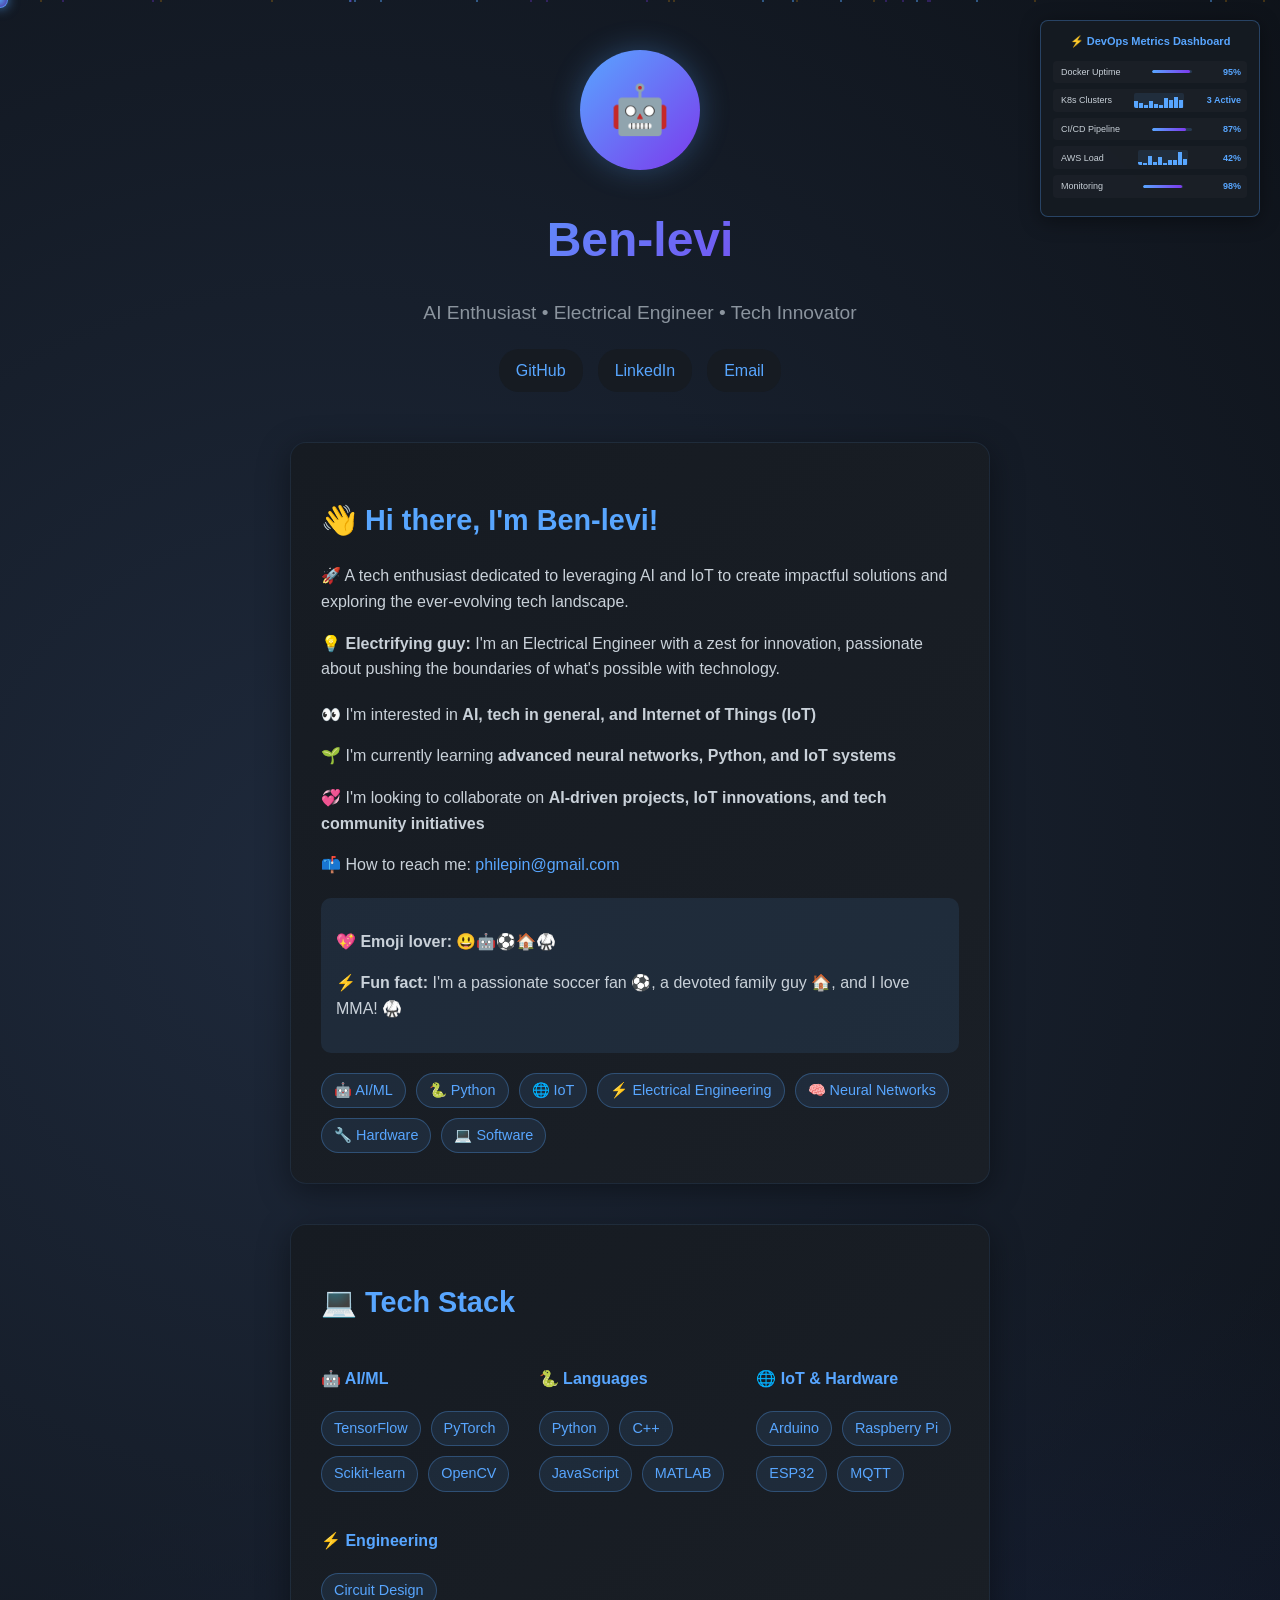
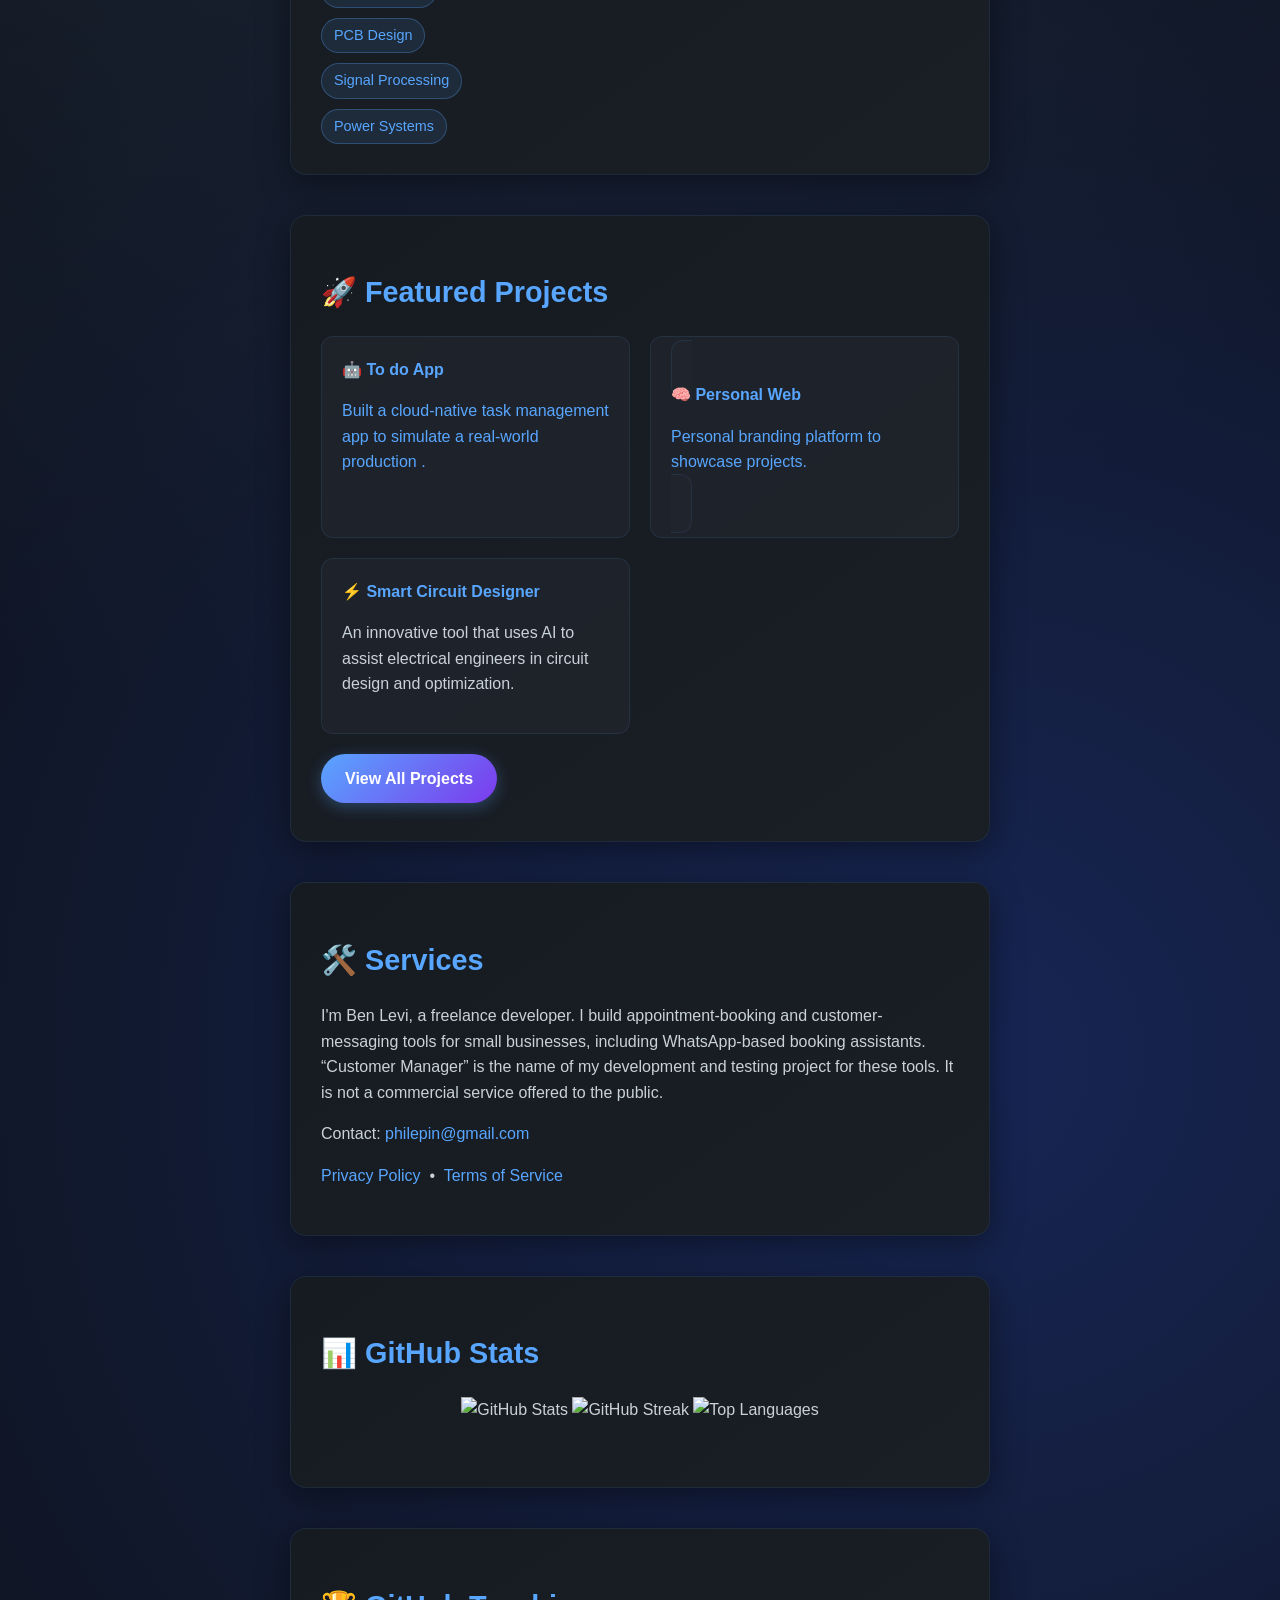
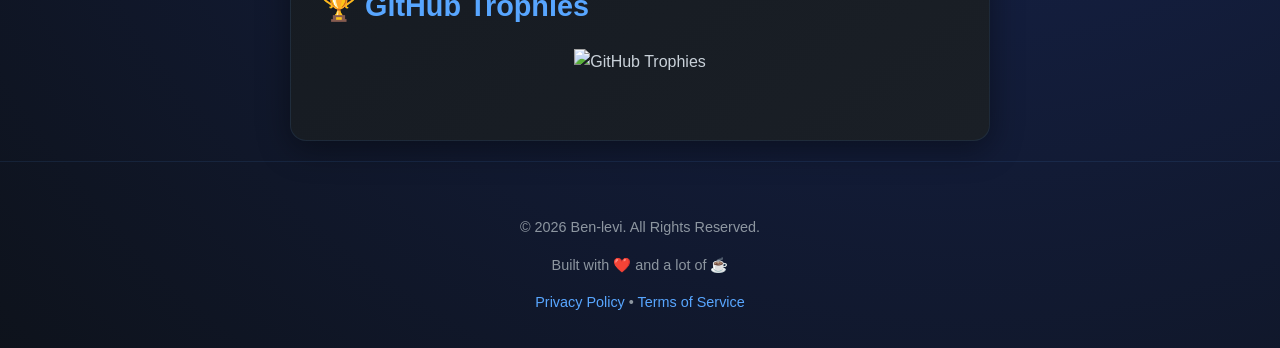
==== commit 82a98b3f: "Update LinkedIn link and remove Twitter button Co-Authored-By: Claude Sonnet 5.5 <noreply@anthropic." ====
--- a/index.html
+++ b/index.html
@@ -594,9 +594,8 @@
     <p class="tagline">AI Enthusiast • Electrical Engineer • Tech Innovator</p>
     <div class="social-links">
       <a href="https://github.com/Ben-levi" target="_blank" class="social-link">GitHub</a>
-      <a href="https://linkedin.com/in/ben-levi" target="_blank" class="social-link">LinkedIn</a>
+      <a href="https://www.linkedin.com/in/ben-levi-442790240/" target="_blank" rel="noopener noreferrer" class="social-link">LinkedIn</a>
       <a href="mailto:philepin@gmail.com" class="social-link">Email</a>
-      <a href="https://twitter.com/ben_levi" target="_blank" class="social-link">Twitter</a>
     </div>
   </header>
 
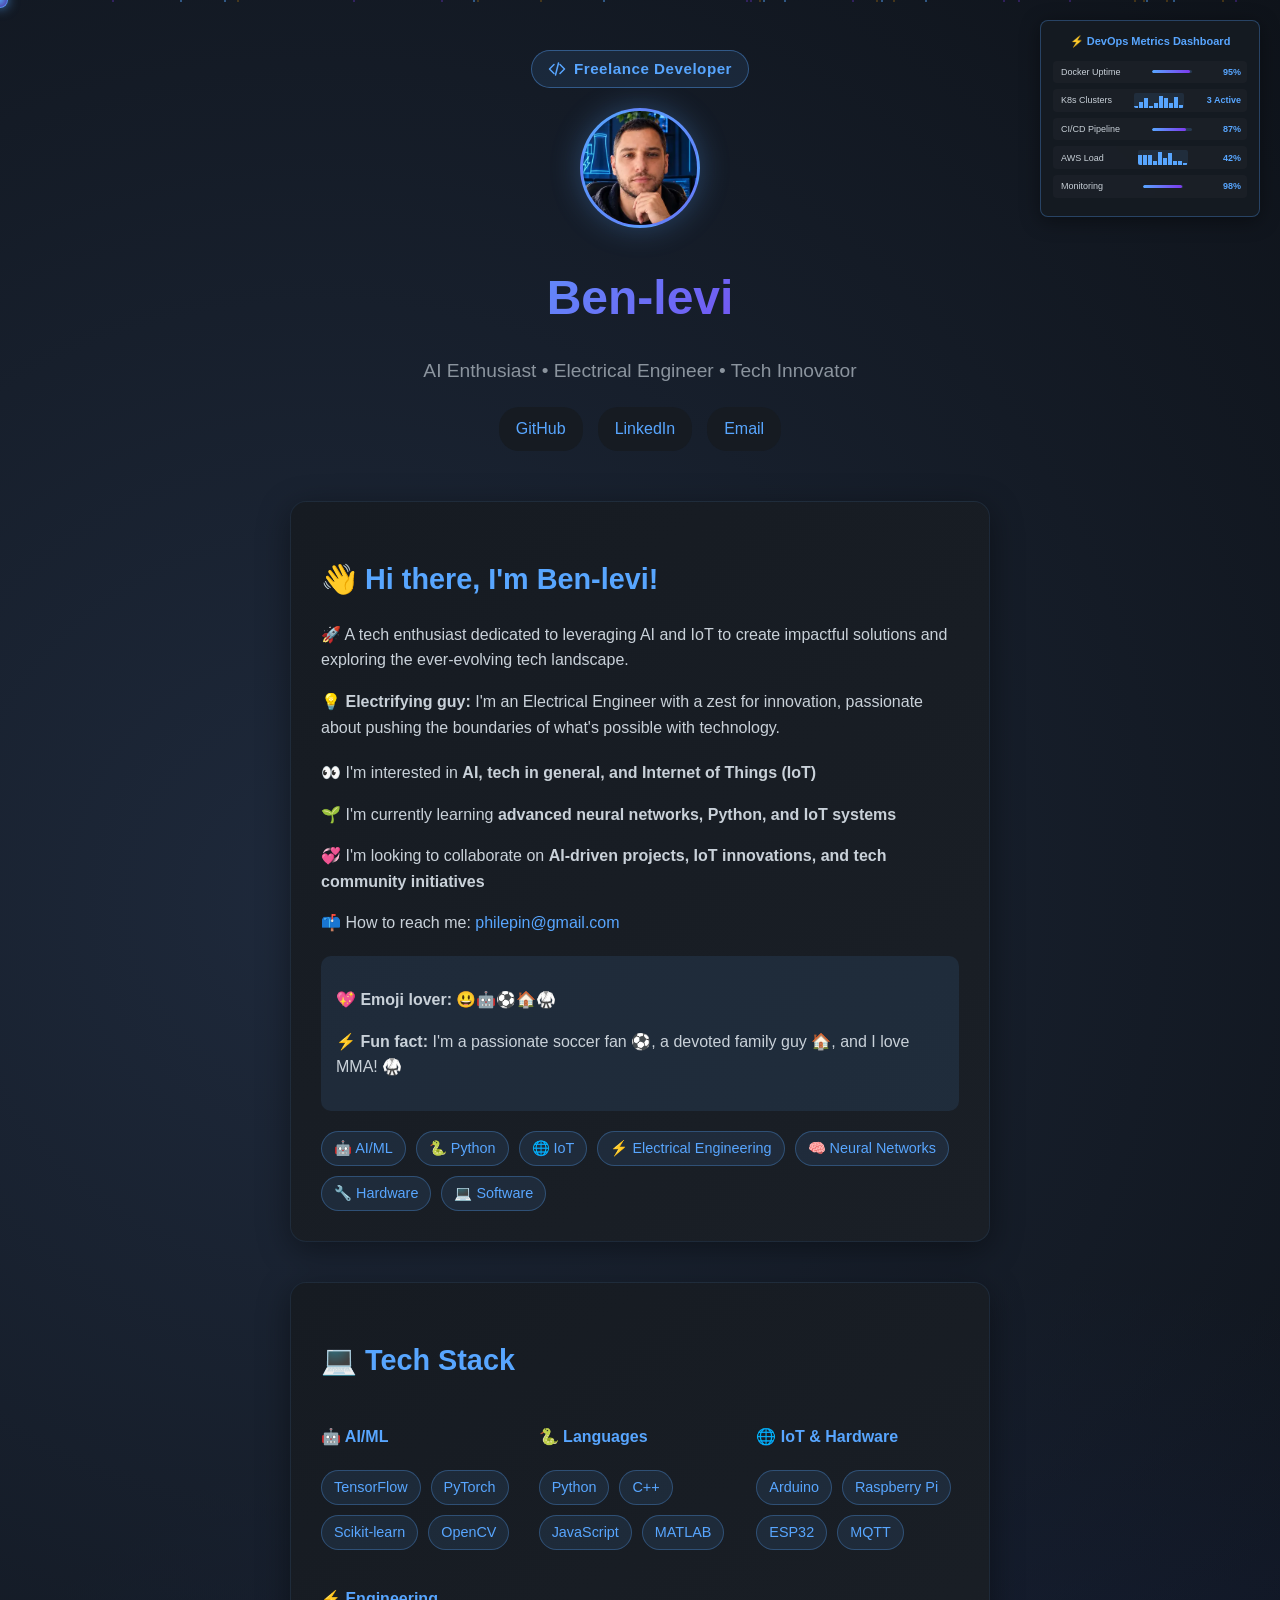
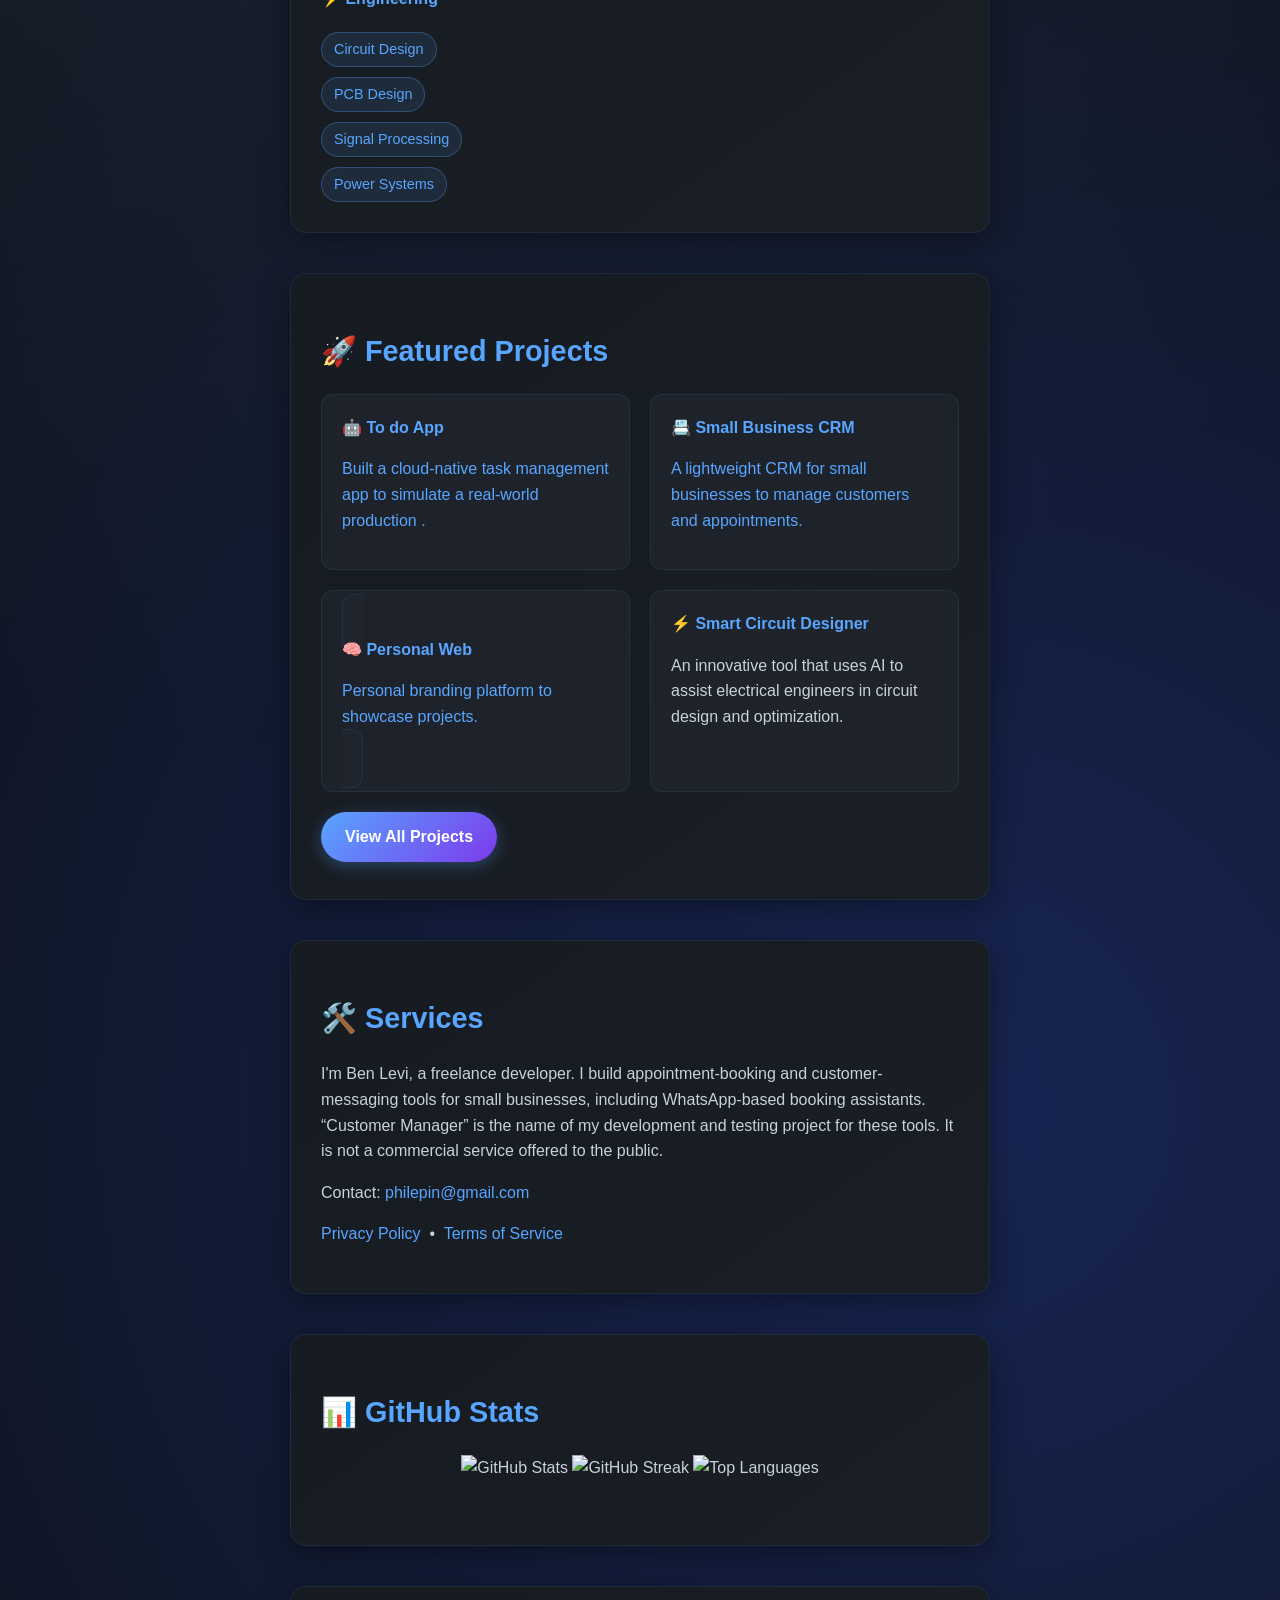
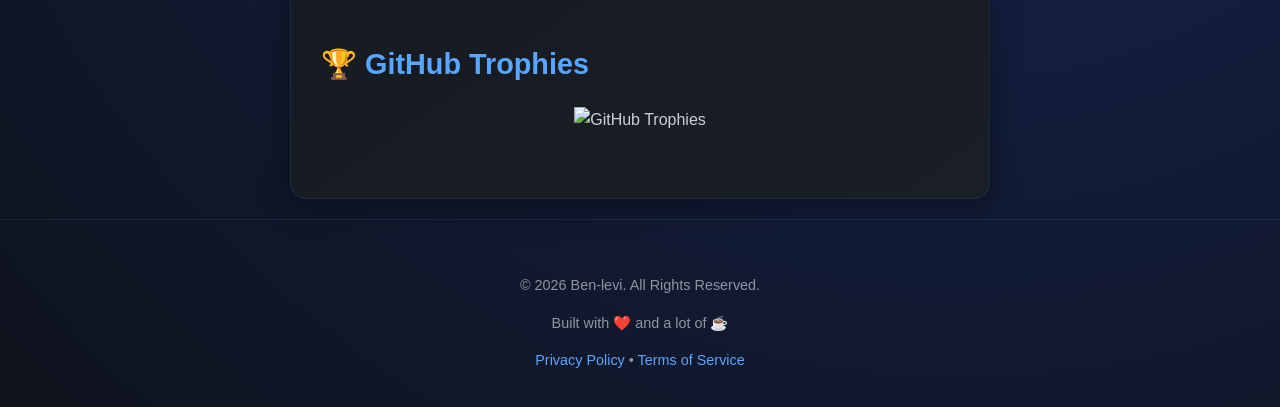
==== commit 380fec12: "Add profile photo, freelance badge, floating clouds and CRM project link Co-Authored-By: Claude Sonn" ====
--- a/index.html
+++ b/index.html
@@ -254,6 +254,63 @@
       transition: all 0.3s ease;
     }
     
+    .profile-image {
+      overflow: hidden;
+      border: 3px solid rgba(88, 166, 255, 0.6);
+    }
+
+    .profile-image img {
+      width: 100%;
+      height: 100%;
+      object-fit: cover;
+      display: block;
+    }
+
+    .role-badge {
+      display: inline-flex;
+      align-items: center;
+      gap: 8px;
+      padding: 6px 16px;
+      margin-bottom: 20px;
+      border-radius: 20px;
+      background: rgba(88, 166, 255, 0.1);
+      border: 1px solid rgba(88, 166, 255, 0.4);
+      color: var(--accent-color);
+      font-size: 0.95em;
+      font-weight: 600;
+      letter-spacing: 0.5px;
+    }
+
+    .floating-clouds {
+      position: fixed;
+      top: 0;
+      left: 0;
+      width: 100%;
+      height: 100%;
+      pointer-events: none;
+      overflow: hidden;
+      z-index: 0;
+    }
+
+    .cloud {
+      position: absolute;
+      left: -120px;
+      color: var(--accent-color);
+      opacity: 0.12;
+      animation: drift linear infinite;
+    }
+
+    .cloud:nth-child(2n) { color: #7c3aed; opacity: 0.15; }
+
+    @keyframes drift {
+      from { transform: translateX(0); }
+      to { transform: translateX(calc(100vw + 240px)); }
+    }
+
+    @media (prefers-reduced-motion: reduce) {
+      .cloud { animation: none; left: 10%; }
+    }
+
     .profile-image:hover {
       transform: scale(1.1);
       box-shadow: 0 0 50px rgba(88, 166, 255, 0.6);
@@ -558,6 +615,7 @@
   
   <div class="sparks-container" id="sparksContainer"></div>
   <div class="floating-particles" id="particlesContainer"></div>
+  <div class="floating-clouds" id="cloudsContainer" aria-hidden="true"></div>
   
   <div class="dashboard-container">
     <div class="dashboard-header">⚡ DevOps Metrics Dashboard</div>
@@ -589,7 +647,11 @@
   </div>
   
   <header>
-    <div class="profile-image">🤖</div>
+    <div class="role-badge">
+      <svg viewBox="0 0 24 24" width="18" height="18" fill="none" stroke="currentColor" stroke-width="2" stroke-linecap="round" stroke-linejoin="round" aria-hidden="true"><polyline points="8 6 2 12 8 18"/><polyline points="16 6 22 12 16 18"/><line x1="14" y1="4" x2="10" y2="20"/></svg>
+      <span>Freelance Developer</span>
+    </div>
+    <div class="profile-image"><img src="assets/profile.webp" alt="Ben Levi" width="120" height="120"></div>
     <h1>Ben-levi</h1>
     <p class="tagline">AI Enthusiast • Electrical Engineer • Tech Innovator</p>
     <div class="social-links">
@@ -673,6 +735,10 @@
         <div class="project-title">🤖 To do App </div>
         <p>Built a cloud-native task management app to simulate a real-world production .</p>
     </a>
+    <a href="https://github.com/Ben-levi/small-business-crm" target="_blank" rel="noopener noreferrer" class="project-card block">
+        <div class="project-title">📇 Small Business CRM</div>
+        <p>A lightweight CRM for small businesses to manage customers and appointments.</p>
+    </a>
     <div class="project-card">
       <a href="https://github.com/Ben-levi/Ben-levi" target="_blank" rel="noopener noreferrer" class="project-card block">
         <div class="project-title">🧠 Personal Web</div>
@@ -771,6 +837,20 @@
           particlesContainer.appendChild(particle);
       }
       
+      const cloudsContainer = document.getElementById("cloudsContainer");
+      const cloudSvg = '<svg viewBox="0 0 64 40" fill="none" stroke="currentColor" stroke-width="2.5" stroke-linecap="round" stroke-linejoin="round"><path d="M16 36a11 11 0 0 1-1.6-21.9A15 15 0 0 1 43.6 11 12.5 12.5 0 0 1 48 36z"/></svg>';
+      for (let i = 0; i < 8; i++) {
+          const cloud = document.createElement("div");
+          cloud.className = "cloud";
+          const size = 50 + Math.random() * 70;
+          cloud.style.width = `${size}px`;
+          cloud.style.top = `${Math.random() * 90}%`;
+          cloud.style.animationDuration = `${60 + Math.random() * 60}s`;
+          cloud.style.animationDelay = `${Math.random() * -120}s`;
+          cloud.innerHTML = cloudSvg;
+          cloudsContainer.appendChild(cloud);
+      }
+
       function generateMiniChart(container, bars = 10) {
         if (!container) return;
         container.innerHTML = '';
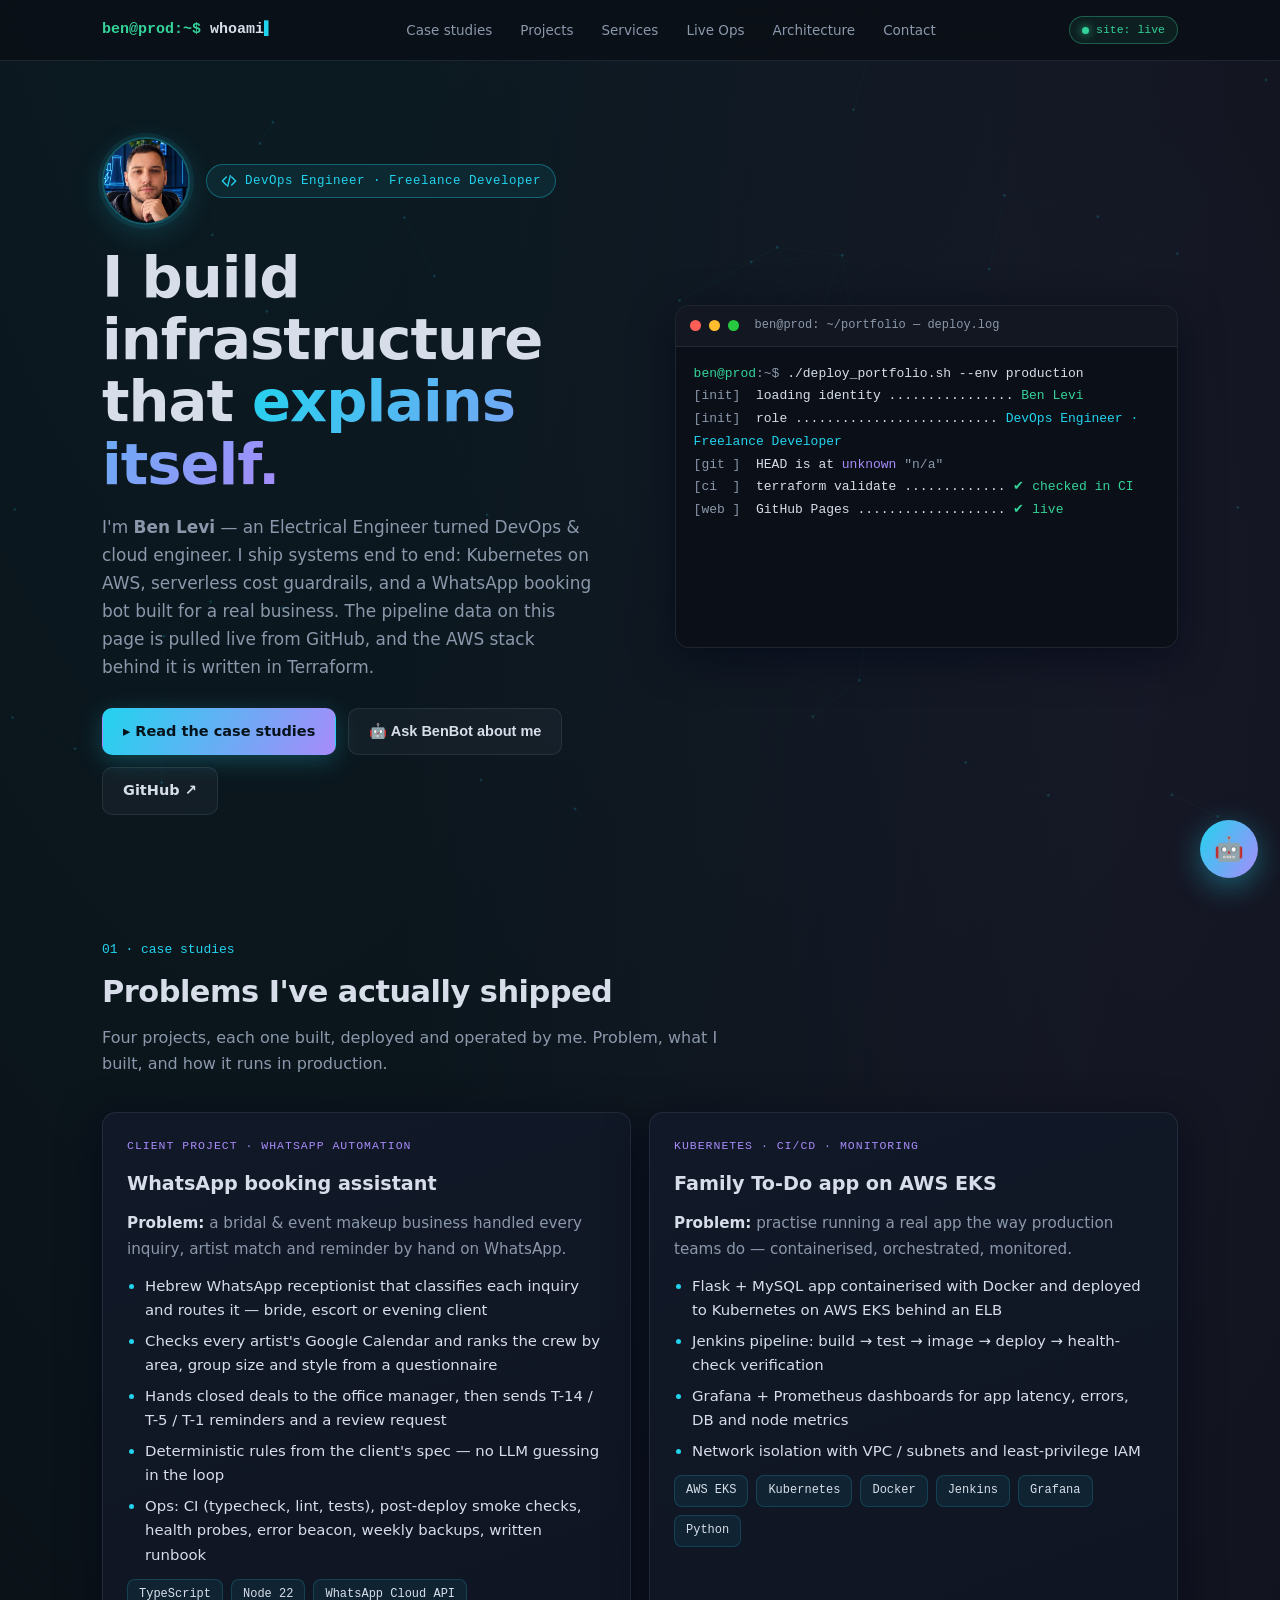
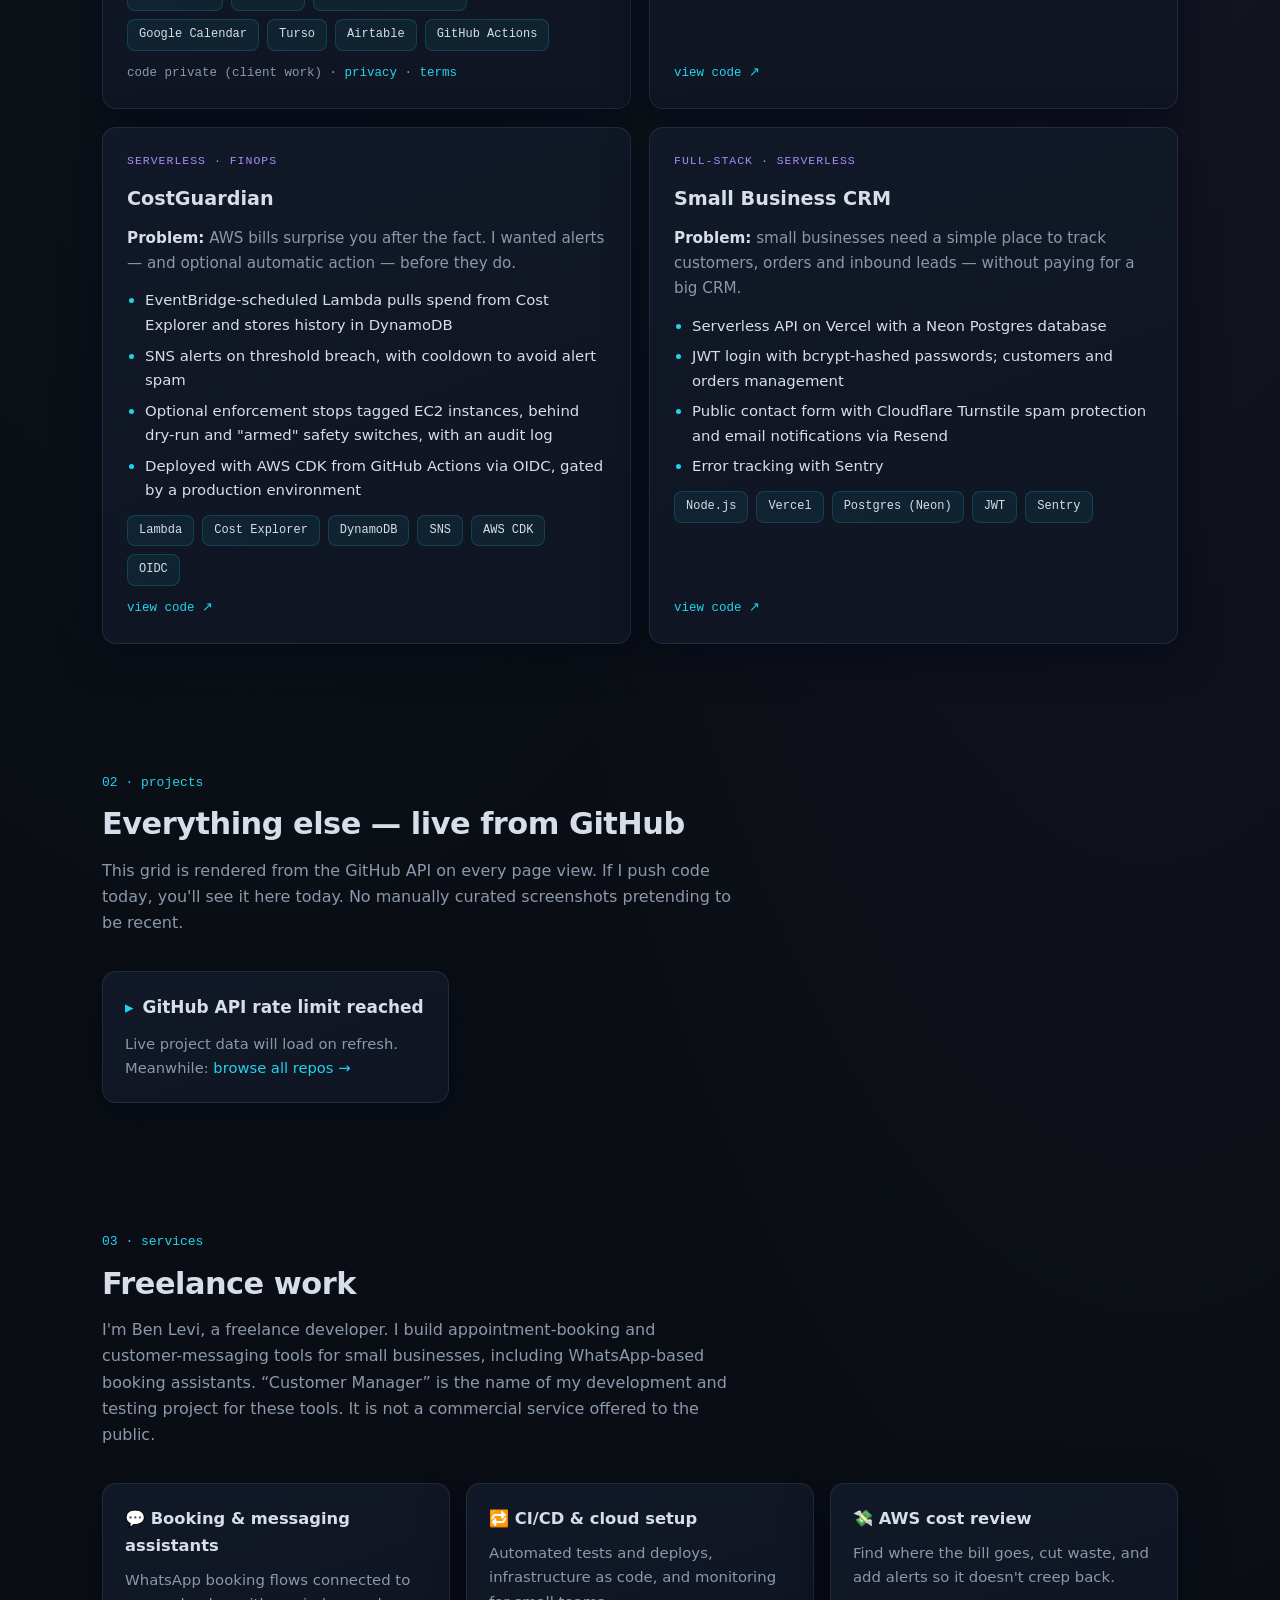
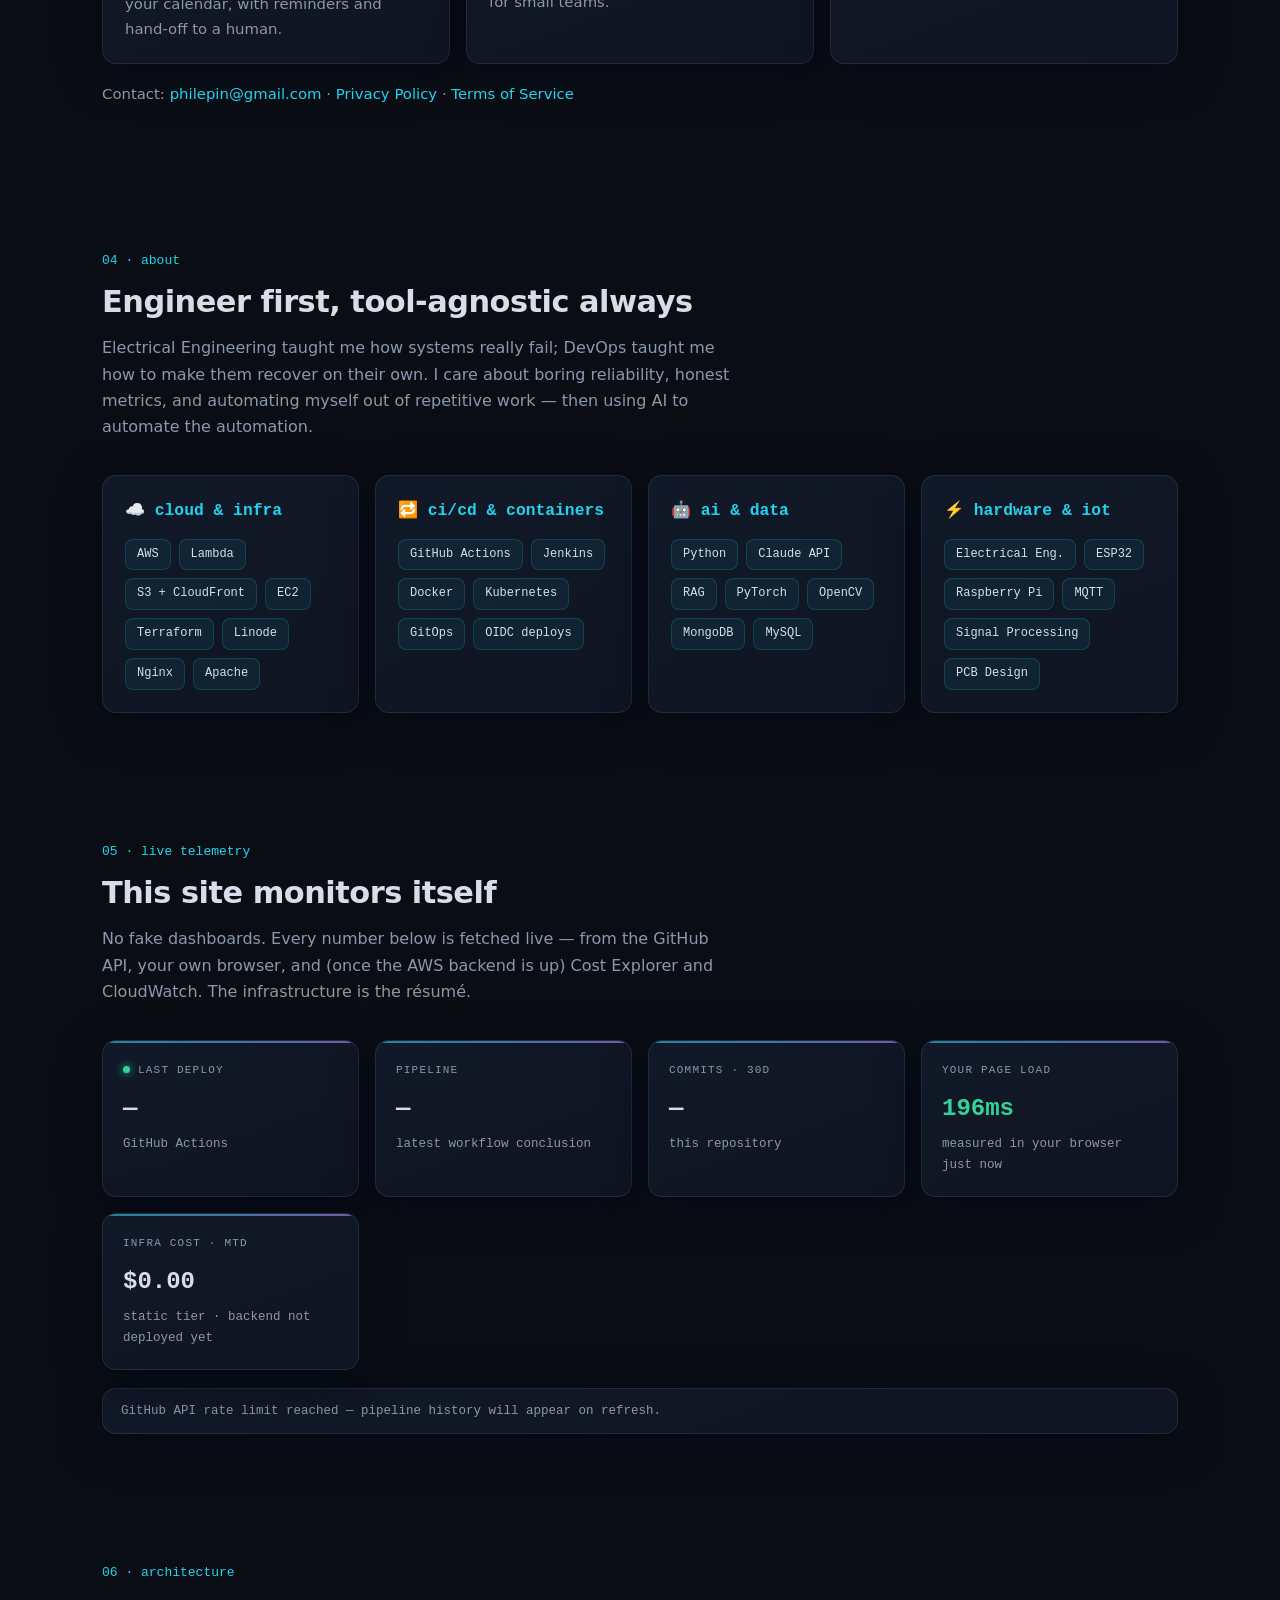
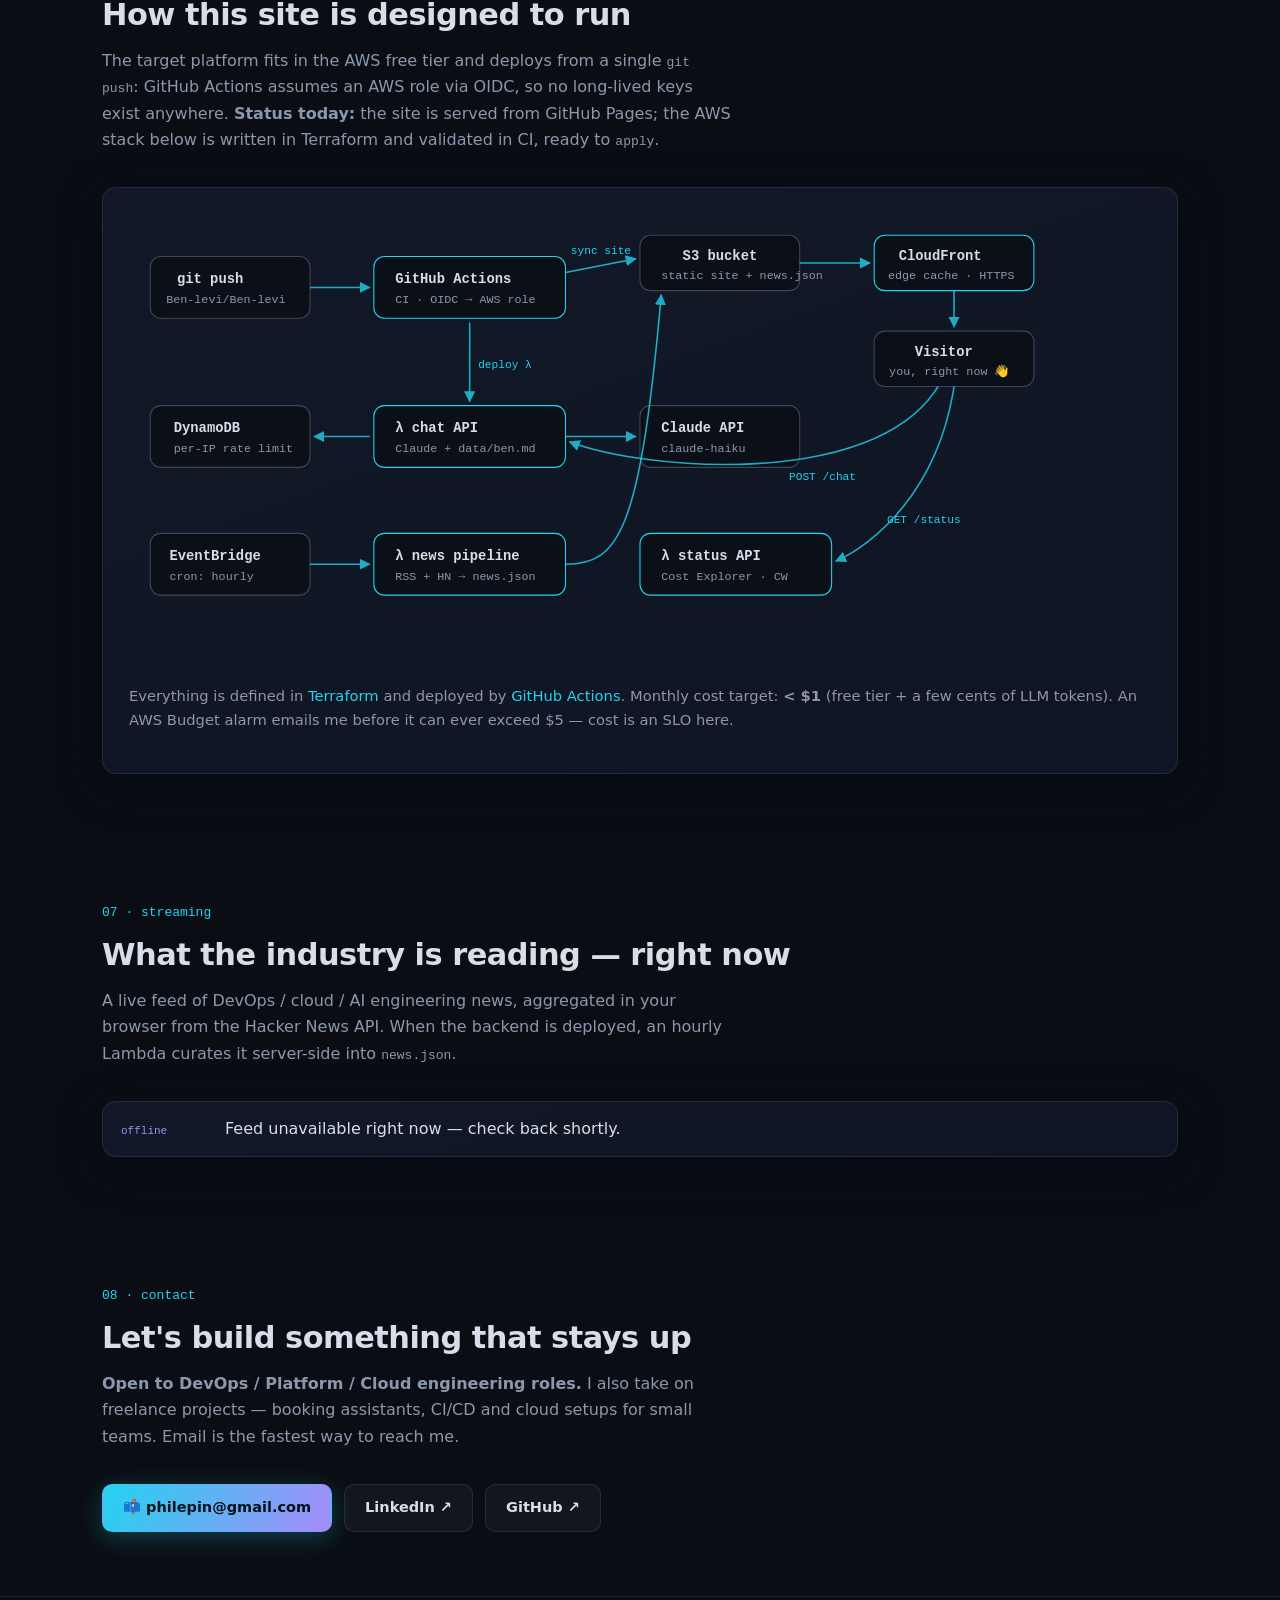
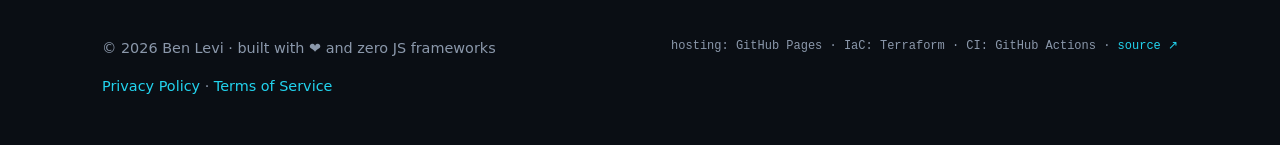
==== commit b208994b: "Merge portfolio rebuild; add case studies, services and honest copy - Bring in the July rebuild (liv" ====
--- a/index.html
+++ b/index.html
@@ -3,880 +3,442 @@
 <head>
   <meta charset="UTF-8" />
   <meta name="viewport" content="width=device-width, initial-scale=1.0" />
-  <title>Ben-levi - Personal Page</title>
-  <style>
-    :root {
-      --bg-color: #0d1117;
-      --text-color: #c9d1d9;
-      --accent-color: #58a6ff;
-      --card-color: #161b22;
-      --hover-color: #21262d;
-      --gradient: linear-gradient(135deg, #58a6ff, #7c3aed);
-    }
-    
-    * {
-      box-sizing: border-box;
-    }
-    
-    body {
-      margin: 0;
-      padding: 0;
-      background: var(--bg-color);
-      background-image: radial-gradient(circle at 25% 25%, #1e293b 0%, transparent 50%),
-                        radial-gradient(circle at 75% 75%, #172554 0%, transparent 50%);
-      color: var(--text-color);
-      font-family: "Segoe UI", Tahoma, Geneva, Verdana, sans-serif;
-      display: flex;
-      flex-direction: column;
-      align-items: center;
-      min-height: 100vh;
-      animation: fadeIn 2s ease-in;
-      line-height: 1.6;
-      position: relative;
-      cursor: none;
-    }
-    
-    .custom-cursor {
-      position: fixed;
-      top: 0;
-      left: 0;
-      width: 16px;
-      height: 16px;
-      background: radial-gradient(circle, rgba(88, 166, 255, 0.9), rgba(124, 58, 237, 0.6));
-      border: 1px solid rgba(88, 166, 255, 0.8);
-      border-radius: 50%;
-      pointer-events: none;
-      z-index: 9999;
-      box-shadow: 0 0 12px rgba(88, 166, 255, 0.7);
-      transform: translate(-50%, -50%); 
-      transition: transform 0.2s ease-out;
-    }
-    
-    .mouse-highlight {
-      position: fixed;
-      top: 0;
-      left: 0;
-      width: 200px;
-      height: 200px;
-      background: radial-gradient(circle, rgba(88, 166, 255, 0.15) 0%, rgba(124, 58, 237, 0.1) 50%, transparent 70%);
-      border-radius: 50%;
-      pointer-events: none;
-      z-index: 1;
-      opacity: 0;
-      transform: translate(-50%, -50%);
-      transition: transform 0.3s ease-out, opacity 0.3s ease-out;
-    }
-    
-    body:hover .mouse-highlight {
-      opacity: 1;
-    }
-    
-    .custom-cursor.hover {
-        transform: translate(-50%, -50%) scale(2.5);
-    }
-    .mouse-highlight.hover {
-        transform: translate(-50%, -50%) scale(1.5);
-    }
-
-    .sparks-container {
-      position: fixed;
-      top: 0;
-      left: 0;
-      width: 100%;
-      height: 100%;
-      pointer-events: none;
-      z-index: 2;
-    }
-    
-    .spark {
-      position: absolute;
-      width: 3px;
-      height: 3px;
-      background: var(--accent-color);
-      border-radius: 50%;
-      opacity: 0;
-      animation: sparkle 4s infinite ease-in-out;
-      box-shadow: 0 0 6px var(--accent-color);
-    }
-    
-    .spark:nth-child(odd) {
-      background: #7c3aed;
-      box-shadow: 0 0 6px #7c3aed;
-      animation-delay: -2s;
-    }
-    
-    .spark:nth-child(3n) {
-      background: #f59e0b;
-      box-shadow: 0 0 6px #f59e0b;
-      animation-delay: -1s;
-    }
-    
-    .spark:nth-child(4n) {
-      background: #10b981;
-      box-shadow: 0 0 6px #10b981;
-      animation-delay: -3s;
-    }
-    
-    .floating-particles {
-      position: fixed;
-      top: 0;
-      left: 0;
-      width: 100%;
-      height: 100%;
-      pointer-events: none;
-      z-index: 0;
-    }
-    
-    .particle {
-      position: absolute;
-      width: 2px;
-      height: 2px;
-      background: rgba(88, 166, 255, 0.6);
-      border-radius: 50%;
-      animation: float 20s infinite linear;
-    }
-    
-    .particle:nth-child(2n) {
-      background: rgba(124, 58, 237, 0.4);
-      animation-duration: 25s;
-      animation-delay: -5s;
-    }
-    
-    .particle:nth-child(3n) {
-      background: rgba(245, 158, 11, 0.3);
-      animation-duration: 30s;
-      animation-delay: -10s;
-    }
-    
-    .dashboard-container {
-      position: fixed;
-      top: 20px;
-      right: 20px;
-      width: 220px;
-      background: rgba(22, 27, 34, 0.95);
-      border-radius: 8px;
-      border: 1px solid rgba(88, 166, 255, 0.3);
-      backdrop-filter: blur(10px);
-      box-shadow: 0 4px 20px rgba(0, 0, 0, 0.4);
-      z-index: 1000;
-      padding: 12px;
-      transition: all 0.3s ease;
-    }
-    
-    .dashboard-header {
-      color: var(--accent-color);
-      font-size: 11px;
-      font-weight: 600;
-      margin-bottom: 10px;
-      text-align: center;
-    }
-    
-    .metric-row {
-      display: flex;
-      justify-content: space-between;
-      align-items: center;
-      margin-bottom: 6px;
-      padding: 4px 6px;
-      background: rgba(33, 38, 45, 0.5);
-      border-radius: 4px;
-      border-left: 2px solid transparent;
-      transition: all 0.3s ease;
-    }
-    
-    .metric-row:hover {
-      background: rgba(33, 38, 45, 0.8);
-      border-left-color: var(--accent-color);
-    }
-    
-    .metric-label {
-      font-size: 9px;
-      color: var(--text-color);
-    }
-    
-    .metric-value {
-      font-size: 9px;
-      font-weight: 600;
-      color: var(--accent-color);
-    }
-    
-    .progress-bar {
-      width: 40px;
-      height: 3px;
-      background: rgba(88, 166, 255, 0.2);
-      border-radius: 2px;
-      overflow: hidden;
-    }
-    
-    .progress-fill {
-      height: 100%;
-      background: linear-gradient(90deg, var(--accent-color), #7c3aed);
-      transition: width 2s ease;
-      border-radius: 2px;
-    }
-    
-    .mini-chart {
-      width: 50px;
-      height: 15px;
-      background: rgba(88, 166, 255, 0.1);
-      border-radius: 2px;
-      position: relative;
-      overflow: hidden;
-      display: flex;
-      align-items: flex-end;
-    }
-    
-    .chart-line {
-      position: relative;
-      background: var(--accent-color);
-      transition: height 0.5s ease;
-      margin-right: 1px;
-    }
-    
-    header {
-      text-align: center;
-      margin: 50px 0 30px;
-      position: relative;
-      z-index: 10;
-    }
-    
-    .profile-image {
-      width: 120px;
-      height: 120px;
-      border-radius: 50%;
-      background: var(--gradient);
-      margin: 0 auto 20px;
-      display: flex;
-      align-items: center;
-      justify-content: center;
-      font-size: 3rem;
-      animation: pulse 2s infinite;
-      box-shadow: 0 0 30px rgba(88, 166, 255, 0.3);
-      transition: all 0.3s ease;
-    }
-    
-    .profile-image {
-      overflow: hidden;
-      border: 3px solid rgba(88, 166, 255, 0.6);
-    }
-
-    .profile-image img {
-      width: 100%;
-      height: 100%;
-      object-fit: cover;
-      display: block;
-    }
-
-    .role-badge {
-      display: inline-flex;
-      align-items: center;
-      gap: 8px;
-      padding: 6px 16px;
-      margin-bottom: 20px;
-      border-radius: 20px;
-      background: rgba(88, 166, 255, 0.1);
-      border: 1px solid rgba(88, 166, 255, 0.4);
-      color: var(--accent-color);
-      font-size: 0.95em;
-      font-weight: 600;
-      letter-spacing: 0.5px;
-    }
-
-    .floating-clouds {
-      position: fixed;
-      top: 0;
-      left: 0;
-      width: 100%;
-      height: 100%;
-      pointer-events: none;
-      overflow: hidden;
-      z-index: 0;
-    }
-
-    .cloud {
-      position: absolute;
-      left: -120px;
-      color: var(--accent-color);
-      opacity: 0.12;
-      animation: drift linear infinite;
-    }
-
-    .cloud:nth-child(2n) { color: #7c3aed; opacity: 0.15; }
-
-    @keyframes drift {
-      from { transform: translateX(0); }
-      to { transform: translateX(calc(100vw + 240px)); }
-    }
-
-    @media (prefers-reduced-motion: reduce) {
-      .cloud { animation: none; left: 10%; }
-    }
-
-    .profile-image:hover {
-      transform: scale(1.1);
-      box-shadow: 0 0 50px rgba(88, 166, 255, 0.6);
-    }
-    
-    h1 {
-      font-size: 3em;
-      margin-bottom: 10px;
-      background: var(--gradient);
-      background-clip: text;
-      -webkit-background-clip: text;
-      -webkit-text-fill-color: transparent;
-      animation: glow 3s ease-in-out infinite alternate;
-    }
-    
-    .tagline {
-      font-size: 1.2em;
-      color: #8b949e;
-      margin-bottom: 20px;
-    }
-    
-    .social-links {
-      display: flex;
-      gap: 15px;
-      justify-content: center;
-      margin-top: 20px;
-    }
-    
-    .social-link {
-      padding: 8px 16px;
-      background: var(--card-color);
-      border-radius: 20px;
-      transition: all 0.3s ease;
-      border: 1px solid transparent;
-      position: relative;
-      overflow: hidden;
-    }
-    
-    .social-link::before {
-      content: '';
-      position: absolute;
-      top: 0;
-      left: -100%;
-      width: 100%;
-      height: 100%;
-      background: linear-gradient(90deg, transparent, rgba(88, 166, 255, 0.2), transparent);
-      transition: left 0.5s ease;
-    }
-    
-    .social-link:hover::before {
-      left: 100%;
-    }
-    
-    .social-link:hover {
-      background: var(--hover-color);
-      transform: translateY(-2px);
-      box-shadow: 0 5px 15px rgba(88, 166, 255, 0.2);
-      border-color: var(--accent-color);
-    }
-    
-    .card {
-      background: var(--card-color);
-      background-image: linear-gradient(145deg, var(--card-color), #1a1f26);
-      padding: 30px;
-      margin: 20px;
-      width: 90%;
-      max-width: 700px;
-      border-radius: 16px;
-      box-shadow: 0 8px 32px rgba(0, 0, 0, 0.4);
-      border: 1px solid rgba(88, 166, 255, 0.1);
-      animation: slideUp 1.5s ease-out;
-      transition: transform 0.3s ease, box-shadow 0.3s ease;
-      position: relative;
-      overflow: hidden;
-      z-index: 10;
-    }
-    
-    .card::before {
-      content: '';
-      position: absolute;
-      top: 0;
-      left: -100%;
-      width: 100%;
-      height: 2px;
-      background: var(--gradient);
-      transition: left 0.5s ease;
-    }
-    
-    .card:hover::before {
-      left: 0;
-    }
-    
-    .card:hover {
-      transform: translateY(-5px);
-      box-shadow: 0 12px 40px rgba(0, 0, 0, 0.6);
-      border-color: rgba(88, 166, 255, 0.3);
-    }
-    
-    .card h2 {
-      color: var(--accent-color);
-      margin-bottom: 20px;
-      font-size: 1.8em;
-    }
-    
-    .skills {
-      display: flex;
-      flex-wrap: wrap;
-      gap: 10px;
-      margin-top: 20px;
-    }
-    
-    .skill-tag {
-      background: rgba(88, 166, 255, 0.1);
-      color: var(--accent-color);
-      padding: 5px 12px;
-      border-radius: 20px;
-      font-size: 0.9em;
-      border: 1px solid rgba(88, 166, 255, 0.3);
-      transition: all 0.3s ease;
-      position: relative;
-      overflow: hidden;
-    }
-    
-    .skill-tag:hover {
-      background: rgba(88, 166, 255, 0.2);
-      transform: scale(1.05);
-      box-shadow: 0 0 10px rgba(88, 166, 255, 0.4);
-    }
-    
-    .projects-grid {
-      display: grid;
-      grid-template-columns: repeat(auto-fit, minmax(280px, 1fr));
-      gap: 20px;
-      margin-top: 20px;
-    }
-    
-    .project-card {
-      background: rgba(33, 38, 45, 0.8);
-      padding: 20px;
-      border-radius: 12px;
-      border: 1px solid rgba(88, 166, 255, 0.1);
-      transition: all 0.3s ease;
-      position: relative;
-      overflow: hidden;
-    }
-    
-    .project-card::after {
-      content: '';
-      position: absolute;
-      top: 0;
-      left: 0;
-      right: 0;
-      bottom: 0;
-      background: linear-gradient(135deg, rgba(88, 166, 255, 0.05), rgba(124, 58, 237, 0.05));
-      opacity: 0;
-      transition: opacity 0.3s ease;
-    }
-    
-    .project-card:hover::after {
-      opacity: 1;
-    }
-    
-    .project-card:hover {
-      border-color: var(--accent-color);
-      transform: scale(1.02);
-      box-shadow: 0 8px 25px rgba(88, 166, 255, 0.2);
-    }
-    
-    .project-title {
-      color: var(--accent-color);
-      font-weight: 600;
-      margin-bottom: 10px;
-      position: relative;
-      z-index: 1;
-    }
-    
-    .cta-button {
-      display: inline-block;
-      background: var(--gradient);
-      color: white;
-      padding: 12px 24px;
-      border-radius: 25px;
-      text-decoration: none;
-      font-weight: 600;
-      margin-top: 20px;
-      transition: all 0.3s ease;
-      box-shadow: 0 4px 15px rgba(88, 166, 255, 0.3);
-      position: relative;
-      overflow: hidden;
-    }
-    
-    .cta-button::before {
-      content: '';
-      position: absolute;
-      top: 0;
-      left: -100%;
-      width: 100%;
-      height: 100%;
-      background: linear-gradient(90deg, transparent, rgba(255, 255, 255, 0.2), transparent);
-      transition: left 0.5s ease;
-    }
-    
-    .cta-button:hover::before {
-      left: 100%;
-    }
-    
-    .cta-button:hover {
-      transform: translateY(-2px);
-      box-shadow: 0 8px 25px rgba(88, 166, 255, 0.4);
-      text-decoration: none;
-    }
-    
-    a {
-      color: var(--accent-color);
-      text-decoration: none;
-      transition: color 0.3s ease;
-    }
-    
-    a:hover {
-      color: #79c0ff;
-      text-decoration: underline;
-    }
-
-    .stats-container {
-        overflow: hidden;
-        border-radius: 8px;
-        text-align: center;
-        margin: 20px 0;
-    }
-    .stats-container img {
-        max-width: 100%;
-        height: auto;
-        margin-bottom: 15px;
-    }
-    
-    footer {
-      margin-top: auto;
-      padding: 40px 20px 20px;
-      font-size: 0.9em;
-      color: #8d96a0;
-      text-align: center;
-      border-top: 1px solid rgba(88, 166, 255, 0.1);
-      width: 100%;
-      z-index: 10;
-      position: relative;
-    }
-    
-    @keyframes fadeIn {
-      from { opacity: 0; }
-      to { opacity: 1; }
-    }
-    
-    @keyframes slideUp {
-      from { transform: translateY(30px); opacity: 0; }
-      to { transform: translateY(0); opacity: 1; }
-    }
-    
-    @keyframes pulse {
-      0%, 100% { transform: scale(1); }
-      50% { transform: scale(1.05); }
-    }
-    
-    @keyframes glow {
-      from { filter: drop-shadow(0 0 5px rgba(88, 166, 255, 0.5)); }
-      to { filter: drop-shadow(0 0 20px rgba(88, 166, 255, 0.8)); }
-    }
-    
-    @keyframes sparkle {
-      0% { opacity: 0; transform: translateY(0) scale(0); }
-      10% { opacity: 1; transform: translateY(-10px) scale(1); }
-      20% { opacity: 1; transform: translateY(-20px) scale(1.2); }
-      100% { opacity: 0; transform: translateY(-100px) scale(0); }
-    }
-    
-    @keyframes float {
-      0% { transform: translateY(100vh) translateX(var(--x-start)) rotate(0deg); opacity: 0; }
-      10% { opacity: 1; }
-      90% { opacity: 1; }
-      100% { transform: translateY(-10vh) translateX(var(--x-end)) rotate(720deg); opacity: 0; }
-    }
-    
-    @media (max-width: 768px) {
-      h1 { font-size: 2.5em; }
-      .card { margin: 15px; padding: 20px; }
-      .social-links { flex-wrap: wrap; }
-      .projects-grid { grid-template-columns: 1fr; }
-      .dashboard-container { display: none; }
-      
-      .custom-cursor, .mouse-highlight {
-        display: none;
-      }
-      
-      body {
-        cursor: auto;
-      }
-    }
-  </style>
+  <title>Ben Levi — DevOps & AI Engineer</title>
+  <meta name="description" content="Ben Levi — DevOps & cloud engineer with an Electrical Engineering background. Case studies, live GitHub telemetry, and the Terraform behind this site." />
+  <meta property="og:title" content="Ben Levi — DevOps & AI Engineer" />
+  <meta property="og:description" content="Case studies in AWS, Kubernetes, serverless and WhatsApp automation — plus live pipeline telemetry pulled from GitHub." />
+  <meta property="og:image" content="https://ben-levi.github.io/Ben-levi/assets/profile.webp" />
+  <link rel="icon" href="assets/favicon.svg" type="image/svg+xml" />
+  <link rel="stylesheet" href="assets/css/main.css" />
 </head>
 <body>
-  <div class="custom-cursor" id="customCursor"></div>
-  <div class="mouse-highlight" id="mouseHighlight"></div>
-  
-  <div class="sparks-container" id="sparksContainer"></div>
-  <div class="floating-particles" id="particlesContainer"></div>
+  <canvas id="net-bg" aria-hidden="true"></canvas>
   <div class="floating-clouds" id="cloudsContainer" aria-hidden="true"></div>
-  
-  <div class="dashboard-container">
-    <div class="dashboard-header">⚡ DevOps Metrics Dashboard</div>
-    <div class="metric-row">
-      <span class="metric-label">Docker Uptime</span>
-      <div class="progress-bar"><div class="progress-fill" style="width: 95%"></div></div>
-      <span class="metric-value">95%</span>
+
+  <nav class="topnav">
+    <div class="wrap">
+      <div class="brand"><span class="prompt">ben@prod:~$</span> whoami<span class="cursor-blink">▌</span></div>
+      <div class="navlinks">
+        <a href="#case-studies">Case studies</a>
+        <a href="#projects">Projects</a>
+        <a href="#services">Services</a>
+        <a href="#ops">Live Ops</a>
+        <a href="#architecture">Architecture</a>
+        <a href="#contact">Contact</a>
+      </div>
+      <span class="status-pill"><span class="dot"></span> site: live</span>
     </div>
-    <div class="metric-row">
-      <span class="metric-label">K8s Clusters</span>
-      <div class="mini-chart" id="k8sChart"></div>
-      <span class="metric-value">3 Active</span>
-    </div>
-    <div class="metric-row">
-      <span class="metric-label">CI/CD Pipeline</span>
-      <div class="progress-bar"><div class="progress-fill" style="width: 87%"></div></div>
-      <span class="metric-value">87%</span>
-    </div>
-    <div class="metric-row">
-      <span class="metric-label">AWS Load</span>
-      <div class="mini-chart" id="awsChart"></div>
-      <span class="metric-value">42%</span>
-    </div>
-    <div class="metric-row">
-      <span class="metric-label">Monitoring</span>
-      <div class="progress-bar"><div class="progress-fill" style="width: 98%"></div></div>
-      <span class="metric-value">98%</span>
-    </div>
-  </div>
-  
-  <header>
-    <div class="role-badge">
-      <svg viewBox="0 0 24 24" width="18" height="18" fill="none" stroke="currentColor" stroke-width="2" stroke-linecap="round" stroke-linejoin="round" aria-hidden="true"><polyline points="8 6 2 12 8 18"/><polyline points="16 6 22 12 16 18"/><line x1="14" y1="4" x2="10" y2="20"/></svg>
-      <span>Freelance Developer</span>
-    </div>
-    <div class="profile-image"><img src="assets/profile.webp" alt="Ben Levi" width="120" height="120"></div>
-    <h1>Ben-levi</h1>
-    <p class="tagline">AI Enthusiast • Electrical Engineer • Tech Innovator</p>
-    <div class="social-links">
-      <a href="https://github.com/Ben-levi" target="_blank" class="social-link">GitHub</a>
-      <a href="https://www.linkedin.com/in/ben-levi-442790240/" target="_blank" rel="noopener noreferrer" class="social-link">LinkedIn</a>
-      <a href="mailto:philepin@gmail.com" class="social-link">Email</a>
+  </nav>
+
+  <header class="wrap">
+    <div class="hero">
+      <div>
+        <div class="hero-id">
+          <img class="avatar" src="assets/profile.webp" alt="Ben Levi" width="88" height="88" />
+          <div class="role-badge">
+            <svg viewBox="0 0 24 24" width="16" height="16" fill="none" stroke="currentColor" stroke-width="2" stroke-linecap="round" stroke-linejoin="round" aria-hidden="true"><polyline points="8 6 2 12 8 18"/><polyline points="16 6 22 12 16 18"/><line x1="14" y1="4" x2="10" y2="20"/></svg>
+            <span>DevOps Engineer · Freelance Developer</span>
+          </div>
+        </div>
+        <h1>I build infrastructure that <span class="grad">explains itself.</span></h1>
+        <p class="lede">
+          I'm <strong>Ben Levi</strong> — an Electrical Engineer turned DevOps &amp; cloud engineer.
+          I ship systems end to end: Kubernetes on AWS, serverless cost guardrails, and a
+          WhatsApp booking bot built for a real business. The pipeline data on this page
+          is pulled live from GitHub, and the AWS stack behind it is written in Terraform.
+        </p>
+        <div class="hero-cta">
+          <a class="btn btn-primary" href="#case-studies">▸ Read the case studies</a>
+          <button class="btn btn-ghost" id="hero-chat-btn" type="button">🤖 Ask BenBot about me</button>
+          <a class="btn btn-ghost" href="https://github.com/Ben-levi" target="_blank" rel="noopener">GitHub ↗</a>
+        </div>
+      </div>
+      <div class="term reveal vis" aria-label="Deployment terminal animation">
+        <div class="term-bar">
+          <span class="tl r"></span><span class="tl y"></span><span class="tl g"></span>
+          <span class="term-title">ben@prod: ~/portfolio — deploy.log</span>
+        </div>
+        <div class="term-body" id="term-body"></div>
+      </div>
     </div>
   </header>
 
-  <div class="card">
-    <h2>👋 Hi there, I'm Ben-levi!</h2>
-    <p>🚀 A tech enthusiast dedicated to leveraging AI and IoT to create impactful solutions and exploring the ever-evolving tech landscape.</p>
-    <p>💡 <strong>Electrifying guy:</strong> I'm an Electrical Engineer with a zest for innovation, passionate about pushing the boundaries of what's possible with technology.</p>
-    <div style="margin: 20px 0;">
-      <p>👀 I'm interested in <strong>AI, tech in general, and Internet of Things (IoT)</strong></p>
-      <p>🌱 I'm currently learning <strong>advanced neural networks, Python, and IoT systems</strong></p>
-      <p>💞️ I'm looking to collaborate on <strong>AI-driven projects, IoT innovations, and tech community initiatives</strong></p>
-      <p>📫 How to reach me: <a href="mailto:philepin@gmail.com">philepin@gmail.com</a></p>
+  <main class="wrap">
+    <!-- ============ CASE STUDIES ============ -->
+    <section id="case-studies">
+      <div class="sec-head reveal">
+        <div class="num">01 · case studies</div>
+        <h2>Problems I've actually shipped</h2>
+        <p>Four projects, each one built, deployed and operated by me. Problem, what I built, and how it runs in production.</p>
+      </div>
+      <div class="case-grid reveal">
+        <article class="case-card panel">
+          <div class="case-tag">client project · WhatsApp automation</div>
+          <h3>WhatsApp booking assistant</h3>
+          <p class="case-problem"><strong>Problem:</strong> a bridal &amp; event makeup business handled every inquiry, artist match and reminder by hand on WhatsApp.</p>
+          <ul>
+            <li>Hebrew WhatsApp receptionist that classifies each inquiry and routes it — bride, escort or evening client</li>
+            <li>Checks every artist's Google Calendar and ranks the crew by area, group size and style from a questionnaire</li>
+            <li>Hands closed deals to the office manager, then sends T-14 / T-5 / T-1 reminders and a review request</li>
+            <li>Deterministic rules from the client's spec — no LLM guessing in the loop</li>
+            <li>Ops: CI (typecheck, lint, tests), post-deploy smoke checks, health probes, error beacon, weekly backups, written runbook</li>
+          </ul>
+          <div class="tags"><span class="tag">TypeScript</span><span class="tag">Node 22</span><span class="tag">WhatsApp Cloud API</span><span class="tag">Google Calendar</span><span class="tag">Turso</span><span class="tag">Airtable</span><span class="tag">GitHub Actions</span></div>
+          <div class="case-links"><span class="case-private">code private (client work)</span> · <a href="privacy.html">privacy</a> · <a href="terms.html">terms</a></div>
+        </article>
+
+        <article class="case-card panel">
+          <div class="case-tag">kubernetes · ci/cd · monitoring</div>
+          <h3>Family To-Do app on AWS EKS</h3>
+          <p class="case-problem"><strong>Problem:</strong> practise running a real app the way production teams do — containerised, orchestrated, monitored.</p>
+          <ul>
+            <li>Flask + MySQL app containerised with Docker and deployed to Kubernetes on AWS EKS behind an ELB</li>
+            <li>Jenkins pipeline: build → test → image → deploy → health-check verification</li>
+            <li>Grafana + Prometheus dashboards for app latency, errors, DB and node metrics</li>
+            <li>Network isolation with VPC / subnets and least-privilege IAM</li>
+          </ul>
+          <div class="tags"><span class="tag">AWS EKS</span><span class="tag">Kubernetes</span><span class="tag">Docker</span><span class="tag">Jenkins</span><span class="tag">Grafana</span><span class="tag">Python</span></div>
+          <div class="case-links"><a href="https://github.com/Ben-levi/AWS_APP" target="_blank" rel="noopener">view code ↗</a></div>
+        </article>
+
+        <article class="case-card panel">
+          <div class="case-tag">serverless · finops</div>
+          <h3>CostGuardian</h3>
+          <p class="case-problem"><strong>Problem:</strong> AWS bills surprise you after the fact. I wanted alerts — and optional automatic action — before they do.</p>
+          <ul>
+            <li>EventBridge-scheduled Lambda pulls spend from Cost Explorer and stores history in DynamoDB</li>
+            <li>SNS alerts on threshold breach, with cooldown to avoid alert spam</li>
+            <li>Optional enforcement stops tagged EC2 instances, behind dry-run and "armed" safety switches, with an audit log</li>
+            <li>Deployed with AWS CDK from GitHub Actions via OIDC, gated by a production environment</li>
+          </ul>
+          <div class="tags"><span class="tag">Lambda</span><span class="tag">Cost Explorer</span><span class="tag">DynamoDB</span><span class="tag">SNS</span><span class="tag">AWS CDK</span><span class="tag">OIDC</span></div>
+          <div class="case-links"><a href="https://github.com/Ben-levi/Cost-guardian" target="_blank" rel="noopener">view code ↗</a></div>
+        </article>
+
+        <article class="case-card panel">
+          <div class="case-tag">full-stack · serverless</div>
+          <h3>Small Business CRM</h3>
+          <p class="case-problem"><strong>Problem:</strong> small businesses need a simple place to track customers, orders and inbound leads — without paying for a big CRM.</p>
+          <ul>
+            <li>Serverless API on Vercel with a Neon Postgres database</li>
+            <li>JWT login with bcrypt-hashed passwords; customers and orders management</li>
+            <li>Public contact form with Cloudflare Turnstile spam protection and email notifications via Resend</li>
+            <li>Error tracking with Sentry</li>
+          </ul>
+          <div class="tags"><span class="tag">Node.js</span><span class="tag">Vercel</span><span class="tag">Postgres (Neon)</span><span class="tag">JWT</span><span class="tag">Sentry</span></div>
+          <div class="case-links"><a href="https://github.com/Ben-levi/small-business-crm" target="_blank" rel="noopener">view code ↗</a></div>
+        </article>
+      </div>
+    </section>
+
+    <!-- ============ PROJECTS ============ -->
+    <section id="projects">
+      <div class="sec-head reveal">
+        <div class="num">02 · projects</div>
+        <h2>Everything else — live from GitHub</h2>
+        <p>This grid is rendered from the GitHub API on every page view. If I push code today, you'll see it here today. No manually curated screenshots pretending to be recent.</p>
+      </div>
+      <div class="proj-grid reveal" id="proj-grid">
+        <div class="proj-card panel"><h3><span class="folder">▸</span> loading…</h3><p>fetching live repository data from api.github.com</p></div>
+      </div>
+    </section>
+
+    <!-- ============ SERVICES ============ -->
+    <section id="services">
+      <div class="sec-head reveal">
+        <div class="num">03 · services</div>
+        <h2>Freelance work</h2>
+        <p>I'm Ben Levi, a freelance developer. I build appointment-booking and customer-messaging tools for small businesses, including WhatsApp-based booking assistants. &ldquo;Customer Manager&rdquo; is the name of my development and testing project for these tools. It is not a commercial service offered to the public.</p>
+      </div>
+      <div class="svc-grid reveal">
+        <div class="svc-card panel">
+          <h3>💬 Booking &amp; messaging assistants</h3>
+          <p>WhatsApp booking flows connected to your calendar, with reminders and hand-off to a human.</p>
+        </div>
+        <div class="svc-card panel">
+          <h3>🔁 CI/CD &amp; cloud setup</h3>
+          <p>Automated tests and deploys, infrastructure as code, and monitoring for small teams.</p>
+        </div>
+        <div class="svc-card panel">
+          <h3>💸 AWS cost review</h3>
+          <p>Find where the bill goes, cut waste, and add alerts so it doesn't creep back.</p>
+        </div>
+      </div>
+      <p class="svc-contact reveal">Contact: <a href="mailto:philepin@gmail.com">philepin@gmail.com</a> · <a href="privacy.html">Privacy Policy</a> · <a href="terms.html">Terms of Service</a></p>
+    </section>
+
+    <!-- ============ ABOUT ============ -->
+    <section id="about">
+      <div class="sec-head reveal">
+        <div class="num">04 · about</div>
+        <h2>Engineer first, tool-agnostic always</h2>
+        <p>Electrical Engineering taught me how systems really fail; DevOps taught me how to make them recover on their own. I care about boring reliability, honest metrics, and automating myself out of repetitive work — then using AI to automate the automation.</p>
+      </div>
+      <div class="skills-grid reveal">
+        <div class="skill-col panel">
+          <h3>☁️ cloud &amp; infra</h3>
+          <div class="tags">
+            <span class="tag">AWS</span><span class="tag">Lambda</span><span class="tag">S3 + CloudFront</span>
+            <span class="tag">EC2</span><span class="tag">Terraform</span><span class="tag">Linode</span>
+            <span class="tag">Nginx</span><span class="tag">Apache</span>
+          </div>
+        </div>
+        <div class="skill-col panel">
+          <h3>🔁 ci/cd &amp; containers</h3>
+          <div class="tags">
+            <span class="tag">GitHub Actions</span><span class="tag">Jenkins</span><span class="tag">Docker</span>
+            <span class="tag">Kubernetes</span><span class="tag">GitOps</span><span class="tag">OIDC deploys</span>
+          </div>
+        </div>
+        <div class="skill-col panel">
+          <h3>🤖 ai &amp; data</h3>
+          <div class="tags">
+            <span class="tag">Python</span><span class="tag">Claude API</span><span class="tag">RAG</span>
+            <span class="tag">PyTorch</span><span class="tag">OpenCV</span><span class="tag">MongoDB</span>
+            <span class="tag">MySQL</span>
+          </div>
+        </div>
+        <div class="skill-col panel">
+          <h3>⚡ hardware &amp; iot</h3>
+          <div class="tags">
+            <span class="tag">Electrical Eng.</span><span class="tag">ESP32</span><span class="tag">Raspberry Pi</span>
+            <span class="tag">MQTT</span><span class="tag">Signal Processing</span><span class="tag">PCB Design</span>
+          </div>
+        </div>
+      </div>
+    </section>
+
+    <!-- ============ LIVE OPS ============ -->
+    <section id="ops">
+      <div class="sec-head reveal">
+        <div class="num">05 · live telemetry</div>
+        <h2>This site monitors itself</h2>
+        <p>No fake dashboards. Every number below is fetched live — from the GitHub API, your own browser, and (once the AWS backend is up) Cost Explorer and CloudWatch. The infrastructure is the résumé.</p>
+      </div>
+      <div class="ops-grid reveal">
+        <div class="ops-card panel">
+          <div class="label"><span class="dot"></span> last deploy</div>
+          <div class="value" id="ops-deploy">…</div>
+          <div class="sub" id="ops-deploy-sub">GitHub Actions</div>
+        </div>
+        <div class="ops-card panel">
+          <div class="label">pipeline</div>
+          <div class="value" id="ops-pipeline">…</div>
+          <div class="sub">latest workflow conclusion</div>
+        </div>
+        <div class="ops-card panel">
+          <div class="label">commits · 30d</div>
+          <div class="value" id="ops-commits">…</div>
+          <div class="sub">this repository</div>
+        </div>
+        <div class="ops-card panel">
+          <div class="label">your page load</div>
+          <div class="value ok" id="ops-perf">…</div>
+          <div class="sub">measured in your browser just now</div>
+        </div>
+        <div class="ops-card panel">
+          <div class="label">infra cost · MTD</div>
+          <div class="value" id="ops-cost">…</div>
+          <div class="sub" id="ops-cost-sub">AWS Cost Explorer</div>
+        </div>
+      </div>
+      <div class="panel runs-list reveal" id="runs-list" aria-label="Recent pipeline runs">
+        <div class="run-row"><span class="rmeta">loading real pipeline history…</span></div>
+      </div>
+    </section>
+
+    <!-- ============ ARCHITECTURE ============ -->
+    <section id="architecture">
+      <div class="sec-head reveal">
+        <div class="num">06 · architecture</div>
+        <h2>How this site is designed to run</h2>
+        <p>The target platform fits in the AWS free tier and deploys from a single <code>git push</code>: GitHub Actions assumes an AWS role via OIDC, so no long-lived keys exist anywhere. <strong>Status today:</strong> the site is served from GitHub Pages; the AWS stack below is written in Terraform and validated in CI, ready to <code>apply</code>.</p>
+      </div>
+      <div class="panel arch-wrap reveal">
+        <svg class="arch-svg" viewBox="0 0 960 420" role="img" aria-label="Architecture diagram: GitHub Actions deploys via OIDC to S3 and Lambda; CloudFront serves visitors; Lambdas power chat, news and status APIs.">
+          <defs>
+            <marker id="arr" viewBox="0 0 10 10" refX="9" refY="5" markerWidth="7" markerHeight="7" orient="auto-start-reverse">
+              <path d="M 0 0 L 10 5 L 0 10 z" fill="#22d3ee"/>
+            </marker>
+          </defs>
+          <style>
+            .bx { fill:#0b1018; stroke:rgba(148,163,184,.35); rx:10; }
+            .bx-hl { stroke:#22d3ee; }
+            .lb { fill:#d7dee9; font: 600 13px monospace; }
+            .lb2 { fill:#8b98ab; font: 11px monospace; }
+            .ln { stroke:#22d3ee; stroke-width:1.5; fill:none; marker-end:url(#arr); opacity:.8; }
+            .lt { fill:#22d3ee; font: 10.5px monospace; }
+          </style>
+          <!-- dev side -->
+          <rect class="bx" x="20" y="40" width="150" height="58" rx="10"/>
+          <text class="lb" x="45" y="65">git push</text>
+          <text class="lb2" x="35" y="84">Ben-levi/Ben-levi</text>
+
+          <rect class="bx bx-hl" x="230" y="40" width="180" height="58" rx="10"/>
+          <text class="lb" x="250" y="65">GitHub Actions</text>
+          <text class="lb2" x="250" y="84">CI · OIDC → AWS role</text>
+
+          <path class="ln" d="M170 69 H 226"/>
+
+          <!-- static path -->
+          <rect class="bx" x="480" y="20" width="150" height="52" rx="10"/>
+          <text class="lb" x="520" y="43">S3 bucket</text>
+          <text class="lb2" x="500" y="61">static site + news.json</text>
+          <path class="ln" d="M410 55 L 476 42"/>
+          <text class="lt" x="415" y="38">sync site</text>
+
+          <rect class="bx bx-hl" x="700" y="20" width="150" height="52" rx="10"/>
+          <text class="lb" x="723" y="43">CloudFront</text>
+          <text class="lb2" x="713" y="61">edge cache · HTTPS</text>
+          <path class="ln" d="M630 46 H 696"/>
+
+          <rect class="bx" x="700" y="110" width="150" height="52" rx="10"/>
+          <text class="lb" x="738" y="133">Visitor</text>
+          <text class="lb2" x="714" y="151">you, right now 👋</text>
+          <path class="ln" d="M775 72 V 106"/>
+
+          <!-- lambdas -->
+          <rect class="bx bx-hl" x="230" y="180" width="180" height="58" rx="10"/>
+          <text class="lb" x="250" y="205">λ chat API</text>
+          <text class="lb2" x="250" y="224">Claude + data/ben.md</text>
+          <path class="ln" d="M320 102 V 176"/>
+          <text class="lt" x="328" y="145">deploy λ</text>
+
+          <rect class="bx" x="480" y="180" width="150" height="58" rx="10"/>
+          <text class="lb" x="500" y="205">Claude API</text>
+          <text class="lb2" x="500" y="224">claude-haiku</text>
+          <path class="ln" d="M410 209 H 476"/>
+
+          <rect class="bx" x="20" y="180" width="150" height="58" rx="10"/>
+          <text class="lb" x="42" y="205">DynamoDB</text>
+          <text class="lb2" x="42" y="224">per-IP rate limit</text>
+          <path class="ln" d="M226 209 H 174"/>
+
+          <!-- news pipeline -->
+          <rect class="bx" x="20" y="300" width="150" height="58" rx="10"/>
+          <text class="lb" x="38" y="325">EventBridge</text>
+          <text class="lb2" x="38" y="344">cron: hourly</text>
+
+          <rect class="bx bx-hl" x="230" y="300" width="180" height="58" rx="10"/>
+          <text class="lb" x="250" y="325">λ news pipeline</text>
+          <text class="lb2" x="250" y="344">RSS + HN → news.json</text>
+          <path class="ln" d="M170 329 H 226"/>
+          <path class="ln" d="M410 329 C 460 329 480 300 500 76"/>
+
+          <!-- status -->
+          <rect class="bx bx-hl" x="480" y="300" width="180" height="58" rx="10"/>
+          <text class="lb" x="500" y="325">λ status API</text>
+          <text class="lb2" x="500" y="344">Cost Explorer · CW</text>
+
+          <!-- visitor calls -->
+          <path class="ln" d="M760 162 C 700 260 480 240 414 214"/>
+          <text class="lt" x="620" y="250">POST /chat</text>
+          <path class="ln" d="M775 162 C 760 260 700 310 664 326"/>
+          <text class="lt" x="712" y="290">GET /status</text>
+        </svg>
+        <p class="arch-note">
+          Everything is defined in <a href="https://github.com/Ben-levi/Ben-levi/tree/main/infra/terraform" target="_blank" rel="noopener">Terraform</a> and deployed by
+          <a href="https://github.com/Ben-levi/Ben-levi/tree/main/.github/workflows" target="_blank" rel="noopener">GitHub Actions</a>.
+          Monthly cost target: <strong>&lt; $1</strong> (free tier + a few cents of LLM tokens). An AWS Budget alarm emails me before it can ever exceed $5 — cost is an SLO here.
+        </p>
+      </div>
+    </section>
+
+    <!-- ============ NEWS ============ -->
+    <section id="news">
+      <div class="sec-head reveal">
+        <div class="num">07 · streaming</div>
+        <h2>What the industry is reading — right now</h2>
+        <p>A live feed of DevOps / cloud / AI engineering news, <span id="news-mode">aggregated in your browser from the Hacker News API</span>. When the backend is deployed, an hourly Lambda curates it server-side into <code>news.json</code>.</p>
+      </div>
+      <div class="news-list reveal" id="news-list">
+        <div class="news-item panel"><span class="src">loading</span><span>fetching live feed…</span></div>
+      </div>
+    </section>
+
+    <!-- ============ CONTACT ============ -->
+    <section id="contact">
+      <div class="sec-head reveal">
+        <div class="num">08 · contact</div>
+        <h2>Let's build something that stays up</h2>
+        <p><strong>Open to DevOps / Platform / Cloud engineering roles.</strong> I also take on freelance projects — booking assistants, CI/CD and cloud setups for small teams. Email is the fastest way to reach me.</p>
+      </div>
+      <div class="hero-cta reveal">
+        <a class="btn btn-primary" href="mailto:philepin@gmail.com">📫 philepin@gmail.com</a>
+        <a class="btn btn-ghost" href="https://www.linkedin.com/in/ben-levi-442790240/" target="_blank" rel="noopener">LinkedIn ↗</a>
+        <a class="btn btn-ghost" href="https://github.com/Ben-levi" target="_blank" rel="noopener">GitHub ↗</a>
+      </div>
+    </section>
+  </main>
+
+  <footer>
+    <div class="wrap">
+      <span>© <span id="year"></span> Ben Levi · built with ❤️ and zero JS frameworks</span>
+      <span class="mono">hosting: GitHub Pages · IaC: Terraform · CI: GitHub Actions · <a href="https://github.com/Ben-levi/Ben-levi" target="_blank" rel="noopener">source ↗</a></span>
+      <span><a href="privacy.html">Privacy Policy</a> · <a href="terms.html">Terms of Service</a></span>
     </div>
-    <div style="background: rgba(88, 166, 255, 0.1); padding: 15px; border-radius: 10px; margin: 15px 0;">
-      <p><strong>💖 Emoji lover:</strong> 😃🤖⚽️🏠🥋</p>
-      <p><strong>⚡ Fun fact:</strong> I'm a passionate soccer fan ⚽️, a devoted family guy 🏠, and I love MMA! 🥋</p>
+  </footer>
+
+  <!-- ============ CHAT WIDGET ============ -->
+  <button class="chat-fab" id="chat-fab" aria-label="Open BenBot chat">🤖</button>
+  <div class="chat-panel panel" id="chat-panel" role="dialog" aria-label="BenBot chat">
+    <div class="chat-head">
+      <div class="bot-av">🤖</div>
+      <div>
+        <div class="bot-name">BenBot</div>
+        <div class="bot-sub" id="chat-mode">…</div>
+      </div>
     </div>
-    <div class="skills">
-      <span class="skill-tag">🤖 AI/ML</span>
-      <span class="skill-tag">🐍 Python</span>
-      <span class="skill-tag">🌐 IoT</span>
-      <span class="skill-tag">⚡ Electrical Engineering</span>
-      <span class="skill-tag">🧠 Neural Networks</span>
-      <span class="skill-tag">🔧 Hardware</span>
-      <span class="skill-tag">💻 Software</span>
+    <div class="chat-msgs" id="chat-msgs"></div>
+    <div class="chat-suggest">
+      <button type="button">What's Ben's tech stack?</button>
+      <button type="button">How does this site work?</button>
+      <button type="button">How do I contact Ben?</button>
     </div>
+    <form class="chat-input-row" id="chat-form">
+      <input id="chat-input" type="text" placeholder="Ask about Ben…" autocomplete="off" maxlength="500" />
+      <button type="submit" id="chat-send">➤</button>
+    </form>
   </div>
 
-  <div class="card">
-    <h2>💻 Tech Stack</h2>
-    <div class="tech-grid" style="display: grid; grid-template-columns: repeat(auto-fit, minmax(200px, 1fr)); gap: 15px; margin-top: 20px;">
-      <div class="tech-category">
-        <h4 style="color: var(--accent-color); margin-bottom: 10px;">🤖 AI/ML</h4>
-        <div class="skills">
-          <span class="skill-tag">TensorFlow</span>
-          <span class="skill-tag">PyTorch</span>
-          <span class="skill-tag">Scikit-learn</span>
-          <span class="skill-tag">OpenCV</span>
-        </div>
-      </div>
-      <div class="tech-category">
-        <h4 style="color: var(--accent-color); margin-bottom: 10px;">🐍 Languages</h4>
-        <div class="skills">
-          <span class="skill-tag">Python</span>
-          <span class="skill-tag">C++</span>
-          <span class="skill-tag">JavaScript</span>
-          <span class="skill-tag">MATLAB</span>
-        </div>
-      </div>
-      <div class="tech-category">
-        <h4 style="color: var(--accent-color); margin-bottom: 10px;">🌐 IoT & Hardware</h4>
-        <div class="skills">
-          <span class="skill-tag">Arduino</span>
-          <span class="skill-tag">Raspberry Pi</span>
-          <span class="skill-tag">ESP32</span>
-          <span class="skill-tag">MQTT</span>
-        </div>
-      </div>
-      <div class="tech-category">
-        <h4 style="color: var(--accent-color); margin-bottom: 10px;">⚡ Engineering</h4>
-        <div class="skills">
-          <span class="skill-tag">Circuit Design</span>
-          <span class="skill-tag">PCB Design</span>
-          <span class="skill-tag">Signal Processing</span>
-          <span class="skill-tag">Power Systems</span>
-        </div>
-      </div>
-    </div>
-  </div>
-
-  <div class="card">
-    <h2>🚀 Featured Projects</h2>
-    <div class="projects-grid">
-    <a href="https://github.com/Ben-levi/AWS_APP.git" target="_blank" rel="noopener noreferrer" class="project-card block">
-        <div class="project-title">🤖 To do App </div>
-        <p>Built a cloud-native task management app to simulate a real-world production .</p>
-    </a>
-    <a href="https://github.com/Ben-levi/small-business-crm" target="_blank" rel="noopener noreferrer" class="project-card block">
-        <div class="project-title">📇 Small Business CRM</div>
-        <p>A lightweight CRM for small businesses to manage customers and appointments.</p>
-    </a>
-    <div class="project-card">
-      <a href="https://github.com/Ben-levi/Ben-levi" target="_blank" rel="noopener noreferrer" class="project-card block">
-        <div class="project-title">🧠 Personal Web</div>
-        <p>Personal branding platform to showcase projects.</p>
-        </a>
-      </div>
-      <div class="project-card">
-        <div class="project-title">⚡ Smart Circuit Designer</div>
-        <p>An innovative tool that uses AI to assist electrical engineers in circuit design and optimization.</p>
-      </div>
-    </div>
-    <a href="https://github.com/Ben-levi" target="_blank" class="cta-button">View All Projects</a>
-  </div>
-
-  <div class="card" id="services">
-    <h2>🛠️ Services</h2>
-    <p>I'm Ben Levi, a freelance developer. I build appointment-booking and customer-messaging tools for small businesses, including WhatsApp-based booking assistants. &ldquo;Customer Manager&rdquo; is the name of my development and testing project for these tools. It is not a commercial service offered to the public.</p>
-    <p>Contact: <a href="mailto:philepin@gmail.com">philepin@gmail.com</a></p>
-    <p><a href="privacy.html">Privacy Policy</a> &nbsp;•&nbsp; <a href="terms.html">Terms of Service</a></p>
-  </div>
-
-  <div class="card">
-    <h2>📊 GitHub Stats</h2>
-    <div class="stats-container">
-      <img src="https://github-readme-stats.vercel.app/api?username=Ben-levi&theme=dark&hide_border=true&include_all_commits=true&count_private=true" alt="GitHub Stats">
-      <img src="https://github-readme-streak-stats.herokuapp.com/?user=Ben-levi&theme=dark&hide_border=true" alt="GitHub Streak">
-      <img src="https://github-readme-stats.vercel.app/api/top-langs/?username=Ben-levi&theme=dark&hide_border=true&include_all_commits=true&count_private=true&layout=compact" alt="Top Languages">
-    </div>
-  </div>
-
-  <div class="card">
-    <h2>🏆 GitHub Trophies</h2>
-    <div class="stats-container">
-       <img src="https://github-profile-trophy.vercel.app/?username=Ben-levi&theme=darkhub&no-frame=true&no-bg=true&margin-w=4" alt="GitHub Trophies">
-    </div>
-  </div>
-
-  <footer>
-    <p>&copy; <span id="currentYear"></span> Ben-levi. All Rights Reserved.</p>
-    <p>Built with ❤️ and a lot of ☕</p>
-    <p><a href="privacy.html">Privacy Policy</a> • <a href="terms.html">Terms of Service</a></p>
-  </footer>
-
+  <script src="assets/js/config.js"></script>
+  <script src="assets/js/main.js"></script>
+  <script src="assets/js/terminal.js"></script>
+  <script src="assets/js/live.js"></script>
+  <script src="assets/js/projects.js"></script>
+  <script src="assets/js/news.js"></script>
+  <script src="assets/js/chat.js"></script>
   <script>
-    document.addEventListener("DOMContentLoaded", function() {
-      const customCursor = document.getElementById("customCursor");
-      const mouseHighlight = document.getElementById("mouseHighlight");
-      const sparksContainer = document.getElementById("sparksContainer");
-      const particlesContainer = document.getElementById("particlesContainer");
-      const k8sChart = document.getElementById('k8sChart');
-      const awsChart = document.getElementById('awsChart');
-  
-      if (window.matchMedia("(pointer: fine)").matches) {
-        
-        document.addEventListener("mousemove", function(e) {
-          customCursor.style.left = e.clientX + 'px';
-          customCursor.style.top = e.clientY + 'px';
-          mouseHighlight.style.left = e.clientX + 'px';
-          mouseHighlight.style.top = e.clientY + 'px';
-        });
-    
-        const interactiveElements = document.querySelectorAll('a, button, .skill-tag, .project-card, .social-link, .profile-image, .cta-button');
-        
-        interactiveElements.forEach(el => {
-            el.addEventListener('mouseenter', () => {
-              customCursor.classList.add('hover');
-              mouseHighlight.classList.add('hover');
-            });
-            el.addEventListener('mouseleave', () => {
-              customCursor.classList.remove('hover');
-              mouseHighlight.classList.remove('hover');
-            });
-        });
+    // Hero chat button opens the widget; videos render from config.
+    document.getElementById("hero-chat-btn").addEventListener("click", () =>
+      document.getElementById("chat-fab").click());
+
+    (function renderVideos() {
+      const grid = document.getElementById("video-grid");
+      if (!grid) return; // section hidden until real recordings exist
+      for (const v of window.SITE_CONFIG.videos) {
+        const card = document.createElement("div");
+        card.className = "video-card panel";
+        if (v.id) {
+          card.innerHTML = `
+            <div class="video-thumb" style="background-image:url('https://i.ytimg.com/vi/${v.id}/hqdefault.jpg')" data-vid="${v.id}" role="button" tabindex="0" aria-label="Play video">
+              <div class="play">▶</div>
+            </div>
+            <div class="vtitle">${v.title}</div>`;
+          const thumb = card.querySelector(".video-thumb");
+          const play = () => {
+            thumb.outerHTML = `<iframe src="https://www.youtube-nocookie.com/embed/${v.id}?autoplay=1" title="${v.title}" allow="autoplay; encrypted-media" allowfullscreen></iframe>`;
+          };
+          thumb.addEventListener("click", play);
+          thumb.addEventListener("keydown", (e) => { if (e.key === "Enter") play(); });
+        } else {
+          card.innerHTML = `
+            <div class="video-thumb"><div class="play" style="opacity:.35">▶</div></div>
+            <div class="vtitle">${v.title} <span style="color:var(--text-dim);font-family:var(--mono);font-size:11px">— recording soon</span></div>`;
+        }
+        grid.appendChild(card);
       }
-  
-      const sparkCount = 40;
-      for (let i = 0; i < sparkCount; i++) {
-          let spark = document.createElement("div");
-          spark.className = "spark";
-          spark.style.left = `${Math.random() * 100}%`;
-          spark.style.top = `${Math.random() * 100}%`;
-          spark.style.animationDelay = `${Math.random() * 4}s`;
-          sparksContainer.appendChild(spark);
-      }
-  
-      const particleCount = 30;
-      for (let i = 0; i < particleCount; i++) {
-          let particle = document.createElement("div");
-          particle.className = "particle";
-          const xStart = `${Math.random() * 100}%`;
-          const xEnd = `${Math.random() * 100}%`;
-          particle.style.setProperty('--x-start', xStart);
-          particle.style.setProperty('--x-end', xEnd);
-          particle.style.left = xStart;
-          particle.style.animationDelay = `${Math.random() * -30}s`;
-          particlesContainer.appendChild(particle);
-      }
-      
-      const cloudsContainer = document.getElementById("cloudsContainer");
-      const cloudSvg = '<svg viewBox="0 0 64 40" fill="none" stroke="currentColor" stroke-width="2.5" stroke-linecap="round" stroke-linejoin="round"><path d="M16 36a11 11 0 0 1-1.6-21.9A15 15 0 0 1 43.6 11 12.5 12.5 0 0 1 48 36z"/></svg>';
-      for (let i = 0; i < 8; i++) {
-          const cloud = document.createElement("div");
-          cloud.className = "cloud";
-          const size = 50 + Math.random() * 70;
-          cloud.style.width = `${size}px`;
-          cloud.style.top = `${Math.random() * 90}%`;
-          cloud.style.animationDuration = `${60 + Math.random() * 60}s`;
-          cloud.style.animationDelay = `${Math.random() * -120}s`;
-          cloud.innerHTML = cloudSvg;
-          cloudsContainer.appendChild(cloud);
-      }
-
-      function generateMiniChart(container, bars = 10) {
-        if (!container) return;
-        container.innerHTML = '';
-        for (let i = 0; i < bars; i++) {
-            const bar = document.createElement('div');
-            bar.className = 'chart-line';
-            bar.style.width = `calc(${100/bars}% - 1px)`;
-            setTimeout(() => {
-              bar.style.height = `${Math.random() * 80 + 10}%`;
-            }, i * 20);
-            container.appendChild(bar);
-        }
-      }
-  
-      generateMiniChart(k8sChart);
-      generateMiniChart(awsChart);
-      setInterval(() => {
-          generateMiniChart(k8sChart);
-          generateMiniChart(awsChart);
-      }, 3000);
-
-      const yearSpan = document.getElementById("currentYear");
-      if (yearSpan) {
-        yearSpan.textContent = new Date().getFullYear();
-      }
-    });
+    })();
   </script>
 </body>
 </html>
--- a/assets/css/main.css
+++ b/assets/css/main.css
@@ -0,0 +1,556 @@
+/* ============================================================
+   Ben Levi — DevOps & AI Portfolio
+   Design system: dark ops-console aesthetic, zero dependencies
+   ============================================================ */
+
+:root {
+  --bg: #0a0e14;
+  --bg-soft: #0d1320;
+  --panel: #111827;
+  --panel-2: #0f1522;
+  --border: rgba(148, 163, 184, 0.14);
+  --border-strong: rgba(34, 211, 238, 0.35);
+  --text: #d7dee9;
+  --text-dim: #8b98ab;
+  --accent: #22d3ee;
+  --accent-2: #a78bfa;
+  --ok: #34d399;
+  --warn: #fbbf24;
+  --err: #f87171;
+  --gradient: linear-gradient(120deg, #22d3ee, #a78bfa);
+  --mono: "SFMono-Regular", "Cascadia Code", "JetBrains Mono", Consolas, "Liberation Mono", Menlo, monospace;
+  --sans: "Inter", "Segoe UI", system-ui, -apple-system, sans-serif;
+  --radius: 14px;
+  --shadow: 0 10px 40px rgba(2, 6, 23, 0.6);
+  --maxw: 1120px;
+}
+
+* { box-sizing: border-box; }
+html { scroll-behavior: smooth; }
+
+body {
+  margin: 0;
+  background: var(--bg);
+  background-image:
+    radial-gradient(ellipse 80% 50% at 20% -10%, rgba(34, 211, 238, 0.08), transparent),
+    radial-gradient(ellipse 60% 40% at 90% 10%, rgba(167, 139, 250, 0.08), transparent);
+  color: var(--text);
+  font-family: var(--sans);
+  line-height: 1.65;
+  -webkit-font-smoothing: antialiased;
+}
+
+::selection { background: rgba(34, 211, 238, 0.3); }
+
+a { color: var(--accent); text-decoration: none; }
+a:hover { text-decoration: underline; }
+
+canvas#net-bg {
+  position: fixed;
+  inset: 0;
+  z-index: 0;
+  pointer-events: none;
+  opacity: 0.5;
+}
+
+.wrap { max-width: var(--maxw); margin: 0 auto; padding: 0 22px; position: relative; z-index: 1; }
+
+/* ---------- Nav ---------- */
+nav.topnav {
+  position: sticky;
+  top: 0;
+  z-index: 100;
+  backdrop-filter: blur(14px);
+  background: rgba(10, 14, 20, 0.75);
+  border-bottom: 1px solid var(--border);
+}
+.topnav .wrap {
+  display: flex;
+  align-items: center;
+  justify-content: space-between;
+  height: 60px;
+}
+.brand {
+  font-family: var(--mono);
+  font-weight: 700;
+  font-size: 15px;
+  color: var(--text);
+}
+.brand .prompt { color: var(--ok); }
+.brand .cursor-blink { animation: blink 1.2s step-end infinite; color: var(--accent); }
+.navlinks { display: flex; gap: 4px; }
+.navlinks a {
+  color: var(--text-dim);
+  font-size: 13.5px;
+  padding: 7px 12px;
+  border-radius: 8px;
+  transition: color .2s, background .2s;
+}
+.navlinks a:hover { color: var(--text); background: rgba(148,163,184,0.08); text-decoration: none; }
+
+/* live status pill in nav */
+.status-pill {
+  display: inline-flex;
+  align-items: center;
+  gap: 7px;
+  font-family: var(--mono);
+  font-size: 11.5px;
+  color: var(--ok);
+  border: 1px solid rgba(52, 211, 153, 0.35);
+  background: rgba(52, 211, 153, 0.08);
+  border-radius: 999px;
+  padding: 4px 12px;
+  white-space: nowrap;
+}
+.dot {
+  width: 7px; height: 7px; border-radius: 50%;
+  background: var(--ok);
+  box-shadow: 0 0 8px var(--ok);
+  animation: pulse-dot 2s ease-in-out infinite;
+}
+.dot.err { background: var(--err); box-shadow: 0 0 8px var(--err); }
+.dot.warn { background: var(--warn); box-shadow: 0 0 8px var(--warn); }
+
+/* ---------- Hero ---------- */
+.hero {
+  display: grid;
+  grid-template-columns: 1.05fr 1fr;
+  gap: 44px;
+  align-items: center;
+  padding: 76px 0 60px;
+}
+.kicker {
+  font-family: var(--mono);
+  font-size: 13px;
+  color: var(--accent);
+  letter-spacing: 1.5px;
+  text-transform: uppercase;
+  margin-bottom: 14px;
+}
+.hero h1 {
+  font-size: clamp(2.4rem, 5vw, 3.6rem);
+  line-height: 1.08;
+  margin: 0 0 18px;
+  letter-spacing: -1px;
+}
+.hero h1 .grad {
+  background: var(--gradient);
+  -webkit-background-clip: text;
+  background-clip: text;
+  -webkit-text-fill-color: transparent;
+}
+.hero .lede { color: var(--text-dim); font-size: 1.06rem; max-width: 46ch; }
+.hero-cta { display: flex; gap: 12px; margin-top: 26px; flex-wrap: wrap; }
+
+.btn {
+  display: inline-flex;
+  align-items: center;
+  gap: 8px;
+  padding: 11px 20px;
+  border-radius: 10px;
+  font-weight: 600;
+  font-size: 14.5px;
+  border: 1px solid transparent;
+  cursor: pointer;
+  transition: transform .18s, box-shadow .18s, border-color .18s;
+}
+.btn:hover { transform: translateY(-2px); text-decoration: none; }
+.btn-primary {
+  background: var(--gradient);
+  color: #06121a;
+  box-shadow: 0 6px 24px rgba(34, 211, 238, 0.25);
+}
+.btn-primary:hover { box-shadow: 0 10px 30px rgba(34, 211, 238, 0.4); }
+.btn-ghost {
+  background: rgba(148,163,184,0.06);
+  color: var(--text);
+  border-color: var(--border);
+}
+.btn-ghost:hover { border-color: var(--border-strong); }
+
+/* ---------- Terminal window ---------- */
+.term {
+  background: #0b1018;
+  border: 1px solid var(--border);
+  border-radius: var(--radius);
+  box-shadow: var(--shadow);
+  overflow: hidden;
+  font-family: var(--mono);
+  font-size: 13px;
+}
+.term-bar {
+  display: flex;
+  align-items: center;
+  gap: 8px;
+  padding: 10px 14px;
+  background: rgba(148,163,184,0.05);
+  border-bottom: 1px solid var(--border);
+}
+.term-bar .tl { width: 11px; height: 11px; border-radius: 50%; }
+.tl.r { background: #ff5f57; } .tl.y { background: #febc2e; } .tl.g { background: #28c840; }
+.term-bar .term-title { margin-left: 8px; color: var(--text-dim); font-size: 12px; }
+.term-body {
+  padding: 16px 18px 20px;
+  min-height: 300px;
+  line-height: 1.75;
+  white-space: pre-wrap;
+  word-break: break-word;
+}
+.term-body .tp { color: var(--ok); }
+.term-body .tc { color: var(--text); }
+.term-body .td { color: var(--text-dim); }
+.term-body .ta { color: var(--accent); }
+.term-body .tk { color: var(--accent-2); }
+.term-body .tok { color: var(--ok); }
+.term-caret {
+  display: inline-block;
+  width: 8px; height: 15px;
+  background: var(--accent);
+  vertical-align: -2px;
+  animation: blink 1s step-end infinite;
+}
+
+/* ---------- Sections ---------- */
+section { padding: 64px 0; }
+.sec-head { margin-bottom: 34px; }
+.sec-head .num { font-family: var(--mono); color: var(--accent); font-size: 13px; }
+.sec-head h2 { font-size: 1.9rem; margin: 6px 0 8px; letter-spacing: -0.5px; }
+.sec-head p { color: var(--text-dim); margin: 0; max-width: 62ch; }
+
+.panel {
+  background: linear-gradient(160deg, var(--panel), var(--panel-2));
+  border: 1px solid var(--border);
+  border-radius: var(--radius);
+  box-shadow: var(--shadow);
+}
+
+/* reveal on scroll */
+.reveal { opacity: 0; transform: translateY(22px); transition: opacity .7s ease, transform .7s ease; }
+.reveal.vis { opacity: 1; transform: none; }
+
+/* ---------- Live ops grid ---------- */
+.ops-grid {
+  display: grid;
+  grid-template-columns: repeat(auto-fit, minmax(230px, 1fr));
+  gap: 16px;
+}
+.ops-card { padding: 20px; position: relative; overflow: hidden; }
+.ops-card .label {
+  font-family: var(--mono);
+  font-size: 11px;
+  letter-spacing: 1.2px;
+  text-transform: uppercase;
+  color: var(--text-dim);
+  display: flex;
+  align-items: center;
+  gap: 8px;
+}
+.ops-card .value {
+  font-family: var(--mono);
+  font-size: 1.5rem;
+  font-weight: 700;
+  margin-top: 10px;
+  color: var(--text);
+}
+.ops-card .value.ok { color: var(--ok); }
+.ops-card .sub { font-size: 12.5px; color: var(--text-dim); margin-top: 6px; font-family: var(--mono); }
+.ops-card::after {
+  content: '';
+  position: absolute;
+  top: 0; left: 0; right: 0;
+  height: 2px;
+  background: var(--gradient);
+  opacity: 0.6;
+}
+
+.runs-list { margin-top: 18px; }
+.run-row {
+  display: flex;
+  align-items: center;
+  gap: 14px;
+  padding: 12px 18px;
+  border-top: 1px solid var(--border);
+  font-family: var(--mono);
+  font-size: 12.5px;
+}
+.run-row:first-child { border-top: none; }
+.run-row .rname { color: var(--text); flex: 1; min-width: 0; overflow: hidden; text-overflow: ellipsis; white-space: nowrap; }
+.run-row .rmeta { color: var(--text-dim); white-space: nowrap; }
+.run-row .rstat { font-weight: 700; white-space: nowrap; }
+.rstat.success { color: var(--ok); }
+.rstat.failure { color: var(--err); }
+.rstat.in_progress, .rstat.queued { color: var(--warn); }
+
+/* ---------- Skills ---------- */
+.skills-grid {
+  display: grid;
+  grid-template-columns: repeat(auto-fit, minmax(240px, 1fr));
+  gap: 16px;
+}
+.skill-col { padding: 22px; }
+.skill-col h3 {
+  margin: 0 0 14px;
+  font-size: 1.02rem;
+  color: var(--accent);
+  font-family: var(--mono);
+}
+.tags { display: flex; flex-wrap: wrap; gap: 8px; }
+.tag {
+  font-family: var(--mono);
+  font-size: 12px;
+  padding: 5px 11px;
+  border-radius: 8px;
+  background: rgba(34, 211, 238, 0.07);
+  border: 1px solid rgba(34, 211, 238, 0.18);
+  color: var(--text);
+  transition: border-color .2s, transform .2s;
+}
+.tag:hover { border-color: var(--border-strong); transform: translateY(-1px); }
+
+/* ---------- Projects ---------- */
+.proj-grid {
+  display: grid;
+  grid-template-columns: repeat(auto-fill, minmax(300px, 1fr));
+  gap: 18px;
+}
+.proj-card {
+  padding: 22px;
+  display: flex;
+  flex-direction: column;
+  gap: 10px;
+  transition: transform .2s, border-color .2s;
+  color: var(--text);
+}
+a.proj-card:hover { transform: translateY(-4px); border-color: var(--border-strong); text-decoration: none; }
+.proj-card h3 { margin: 0; font-size: 1.06rem; display: flex; align-items: center; gap: 9px; }
+.proj-card h3 .folder { color: var(--accent); }
+.proj-card p { margin: 0; color: var(--text-dim); font-size: 0.92rem; flex: 1; }
+.proj-meta {
+  display: flex;
+  gap: 16px;
+  font-family: var(--mono);
+  font-size: 12px;
+  color: var(--text-dim);
+  align-items: center;
+}
+.lang-dot { width: 10px; height: 10px; border-radius: 50%; display: inline-block; margin-right: 6px; vertical-align: -1px; }
+
+/* ---------- News ---------- */
+.news-list { display: grid; gap: 12px; }
+.news-item {
+  display: flex;
+  align-items: baseline;
+  gap: 14px;
+  padding: 14px 18px;
+  transition: border-color .2s;
+}
+.news-item:hover { border-color: var(--border-strong); }
+.news-item .src {
+  font-family: var(--mono);
+  font-size: 11px;
+  color: var(--accent-2);
+  white-space: nowrap;
+  min-width: 90px;
+}
+.news-item a { color: var(--text); font-size: 0.95rem; }
+.news-item .when { margin-left: auto; font-family: var(--mono); font-size: 11.5px; color: var(--text-dim); white-space: nowrap; }
+
+/* ---------- Architecture ---------- */
+.arch-wrap { padding: 26px; overflow-x: auto; }
+.arch-svg { min-width: 720px; width: 100%; height: auto; }
+.arch-note { color: var(--text-dim); font-size: 0.92rem; margin-top: 14px; }
+
+/* ---------- Videos ---------- */
+.video-grid { display: grid; grid-template-columns: repeat(auto-fit, minmax(300px, 1fr)); gap: 18px; }
+.video-card { overflow: hidden; }
+.video-thumb {
+  position: relative;
+  aspect-ratio: 16 / 9;
+  background: #0b1018 center/cover no-repeat;
+  display: flex;
+  align-items: center;
+  justify-content: center;
+  cursor: pointer;
+}
+.video-thumb .play {
+  width: 60px; height: 60px;
+  border-radius: 50%;
+  background: rgba(34, 211, 238, 0.9);
+  display: flex;
+  align-items: center;
+  justify-content: center;
+  color: #06121a;
+  font-size: 22px;
+  transition: transform .2s;
+}
+.video-thumb:hover .play { transform: scale(1.12); }
+.video-card .vtitle { padding: 14px 18px; font-size: 0.95rem; }
+.video-card iframe { width: 100%; aspect-ratio: 16/9; border: 0; display: block; }
+
+/* ---------- Chat widget ---------- */
+.chat-fab {
+  position: fixed;
+  right: 22px;
+  bottom: 22px;
+  z-index: 200;
+  width: 58px; height: 58px;
+  border-radius: 50%;
+  border: none;
+  background: var(--gradient);
+  color: #06121a;
+  font-size: 24px;
+  cursor: pointer;
+  box-shadow: 0 8px 30px rgba(34, 211, 238, 0.4);
+  transition: transform .2s;
+  display: flex; align-items: center; justify-content: center;
+}
+.chat-fab:hover { transform: scale(1.08); }
+
+.chat-panel {
+  position: fixed;
+  right: 22px;
+  bottom: 92px;
+  z-index: 200;
+  width: min(380px, calc(100vw - 44px));
+  height: min(540px, calc(100vh - 130px));
+  display: none;
+  flex-direction: column;
+  overflow: hidden;
+}
+.chat-panel.open { display: flex; }
+.chat-head {
+  padding: 14px 18px;
+  border-bottom: 1px solid var(--border);
+  display: flex; align-items: center; gap: 10px;
+}
+.chat-head .bot-av {
+  width: 34px; height: 34px; border-radius: 50%;
+  background: var(--gradient);
+  display: flex; align-items: center; justify-content: center;
+  font-size: 17px;
+}
+.chat-head .bot-name { font-weight: 700; font-size: 14.5px; }
+.chat-head .bot-sub { font-family: var(--mono); font-size: 11px; color: var(--text-dim); }
+.chat-msgs { flex: 1; overflow-y: auto; padding: 16px; display: flex; flex-direction: column; gap: 10px; }
+.msg {
+  max-width: 85%;
+  padding: 10px 14px;
+  border-radius: 14px;
+  font-size: 13.5px;
+  line-height: 1.55;
+  white-space: pre-wrap;
+  word-break: break-word;
+}
+.msg.bot { background: rgba(148,163,184,0.08); border: 1px solid var(--border); align-self: flex-start; border-bottom-left-radius: 4px; }
+.msg.user { background: rgba(34, 211, 238, 0.14); border: 1px solid rgba(34,211,238,0.25); align-self: flex-end; border-bottom-right-radius: 4px; }
+.msg.typing { color: var(--text-dim); font-family: var(--mono); }
+.chat-suggest { display: flex; flex-wrap: wrap; gap: 6px; padding: 0 16px 8px; }
+.chat-suggest button {
+  font-family: var(--mono);
+  font-size: 11px;
+  padding: 5px 10px;
+  border-radius: 999px;
+  background: transparent;
+  border: 1px solid var(--border);
+  color: var(--text-dim);
+  cursor: pointer;
+}
+.chat-suggest button:hover { border-color: var(--border-strong); color: var(--text); }
+.chat-input-row {
+  display: flex;
+  gap: 8px;
+  padding: 12px;
+  border-top: 1px solid var(--border);
+}
+.chat-input-row input {
+  flex: 1;
+  background: rgba(148,163,184,0.06);
+  border: 1px solid var(--border);
+  border-radius: 10px;
+  color: var(--text);
+  padding: 10px 14px;
+  font-size: 13.5px;
+  outline: none;
+}
+.chat-input-row input:focus { border-color: var(--border-strong); }
+.chat-input-row button {
+  background: var(--gradient);
+  border: none;
+  border-radius: 10px;
+  padding: 0 16px;
+  color: #06121a;
+  font-weight: 700;
+  cursor: pointer;
+}
+
+/* ---------- Hero identity (photo + role badge) ---------- */
+.hero-id { display: flex; align-items: center; gap: 16px; margin-bottom: 22px; flex-wrap: wrap; }
+.avatar {
+  width: 88px; height: 88px; border-radius: 50%; object-fit: cover;
+  border: 2px solid var(--border-strong);
+  box-shadow: 0 0 0 4px rgba(34, 211, 238, 0.08), 0 8px 30px rgba(34, 211, 238, 0.18);
+}
+.role-badge {
+  display: inline-flex; align-items: center; gap: 8px;
+  padding: 6px 14px; border-radius: 999px;
+  background: rgba(34, 211, 238, 0.08); border: 1px solid var(--border-strong);
+  color: var(--accent); font-family: var(--mono); font-size: 12.5px; letter-spacing: 0.5px;
+}
+
+/* ---------- Floating clouds ---------- */
+.floating-clouds { position: fixed; inset: 0; pointer-events: none; overflow: hidden; z-index: 0; }
+.cloud { position: absolute; left: -140px; color: var(--accent); opacity: 0.10; animation: drift linear infinite; }
+.cloud:nth-child(2n) { color: var(--accent-2); opacity: 0.12; }
+@keyframes drift { from { transform: translateX(0); } to { transform: translateX(calc(100vw + 280px)); } }
+
+/* ---------- Case studies ---------- */
+.case-grid { display: grid; grid-template-columns: repeat(auto-fit, minmax(min(100%, 460px), 1fr)); gap: 18px; }
+.case-card { padding: 24px; display: flex; flex-direction: column; gap: 12px; }
+.case-tag { font-family: var(--mono); font-size: 11.5px; color: var(--accent-2); text-transform: uppercase; letter-spacing: 1px; }
+.case-card h3 { margin: 0; font-size: 1.2rem; }
+.case-problem { margin: 0; color: var(--text-dim); font-size: 0.95rem; }
+.case-problem strong { color: var(--text); }
+.case-card ul { margin: 0; padding-left: 18px; font-size: 0.93rem; display: grid; gap: 6px; }
+.case-card ul li::marker { color: var(--accent); }
+.case-links { margin-top: auto; font-family: var(--mono); font-size: 12.5px; color: var(--text-dim); }
+.case-private { color: var(--text-dim); }
+
+/* ---------- Services ---------- */
+.svc-grid { display: grid; grid-template-columns: repeat(auto-fit, minmax(min(100%, 260px), 1fr)); gap: 16px; }
+.svc-card { padding: 22px; }
+.svc-card h3 { margin: 0 0 8px; font-size: 1.02rem; }
+.svc-card p { margin: 0; color: var(--text-dim); font-size: 0.93rem; }
+.svc-contact { margin-top: 18px; color: var(--text-dim); font-size: 0.93rem; }
+
+/* ---------- Footer ---------- */
+footer {
+  border-top: 1px solid var(--border);
+  padding: 40px 0 46px;
+  color: var(--text-dim);
+  font-size: 0.9rem;
+}
+footer .wrap { display: flex; justify-content: space-between; flex-wrap: wrap; gap: 14px; }
+footer .mono { font-family: var(--mono); font-size: 12px; }
+
+/* ---------- Animations ---------- */
+@keyframes blink { 50% { opacity: 0; } }
+@keyframes pulse-dot { 50% { opacity: 0.4; } }
+
+/* ---------- Responsive ---------- */
+@media (max-width: 900px) {
+  .hero { grid-template-columns: 1fr; padding-top: 48px; }
+  .navlinks { display: none; }
+}
+
+/* ---------- Accessibility: respect reduced motion ---------- */
+@media (prefers-reduced-motion: reduce) {
+  html { scroll-behavior: auto; }
+  *, *::before, *::after {
+    animation-duration: 0.01ms !important;
+    animation-iteration-count: 1 !important;
+    transition-duration: 0.01ms !important;
+  }
+  .reveal { opacity: 1; transform: none; }
+  canvas#net-bg { display: none; }
+  .cloud { animation: none; left: 8%; }
+}
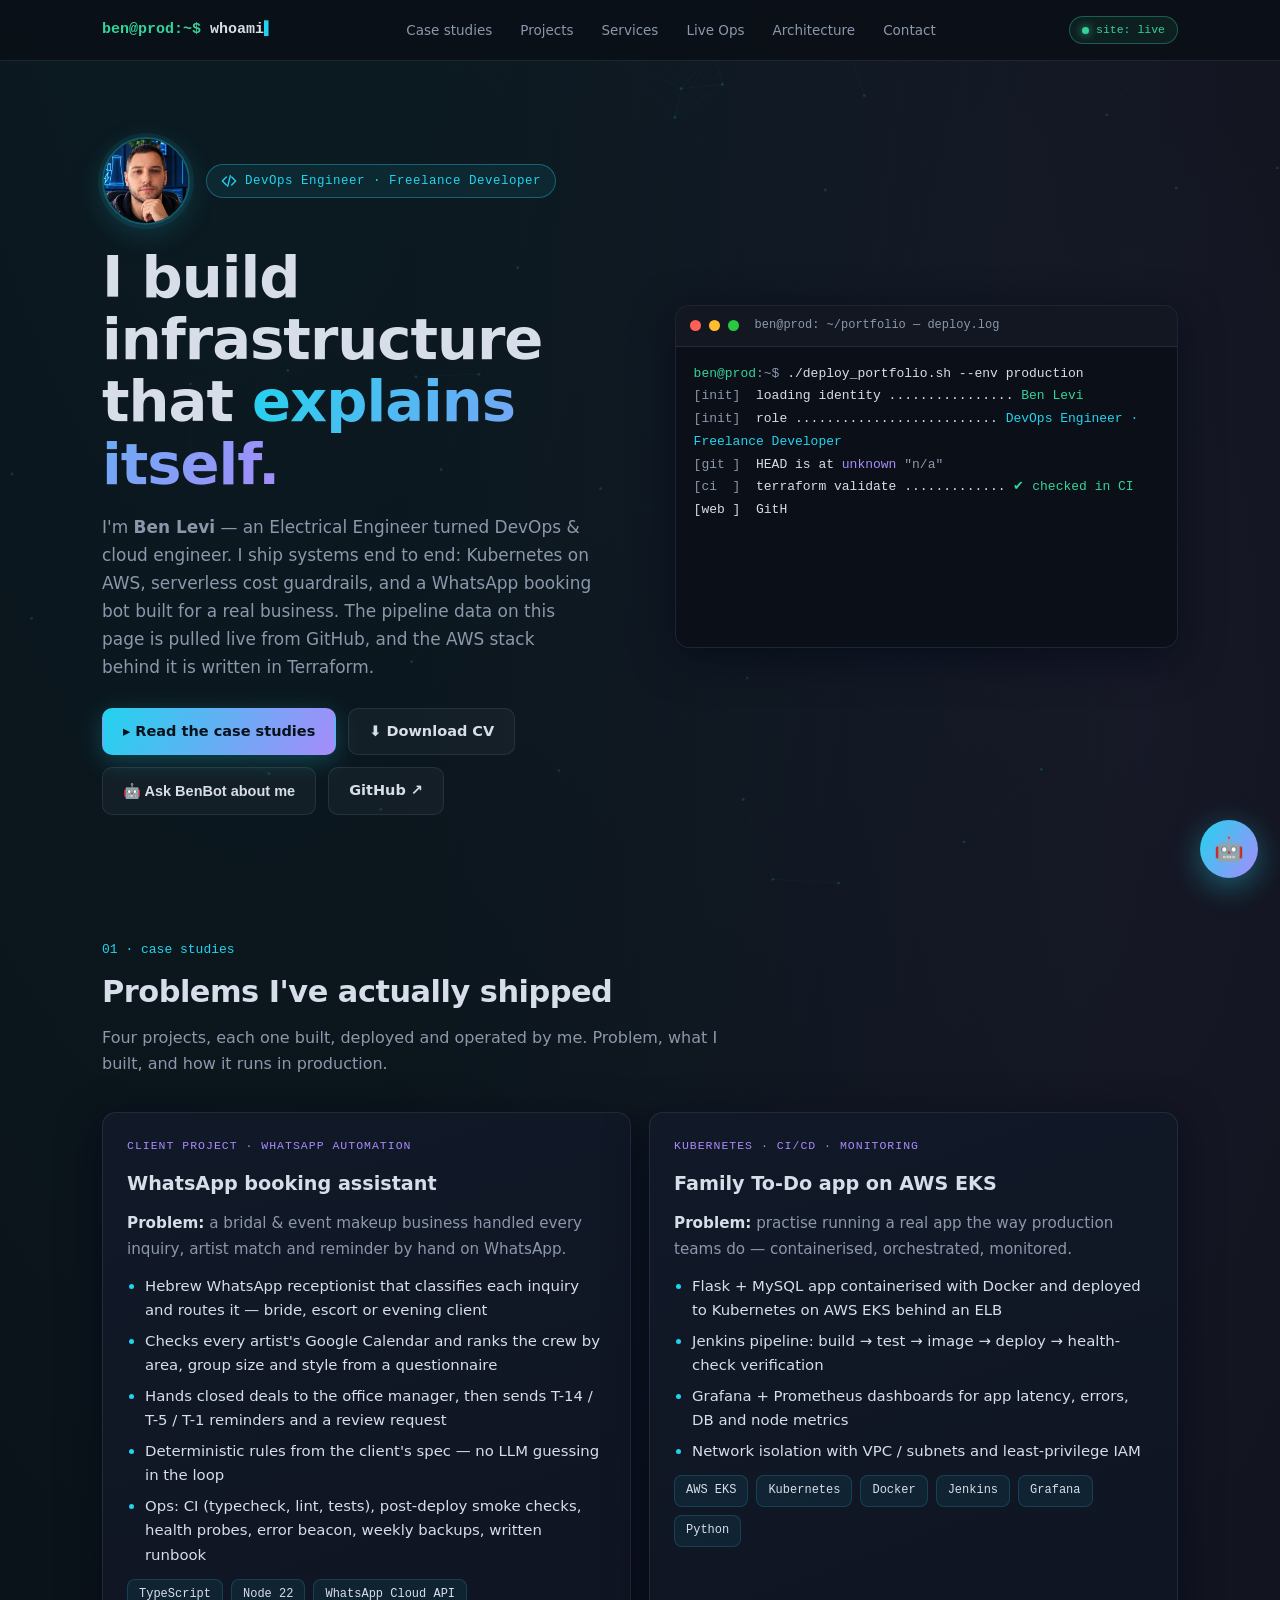
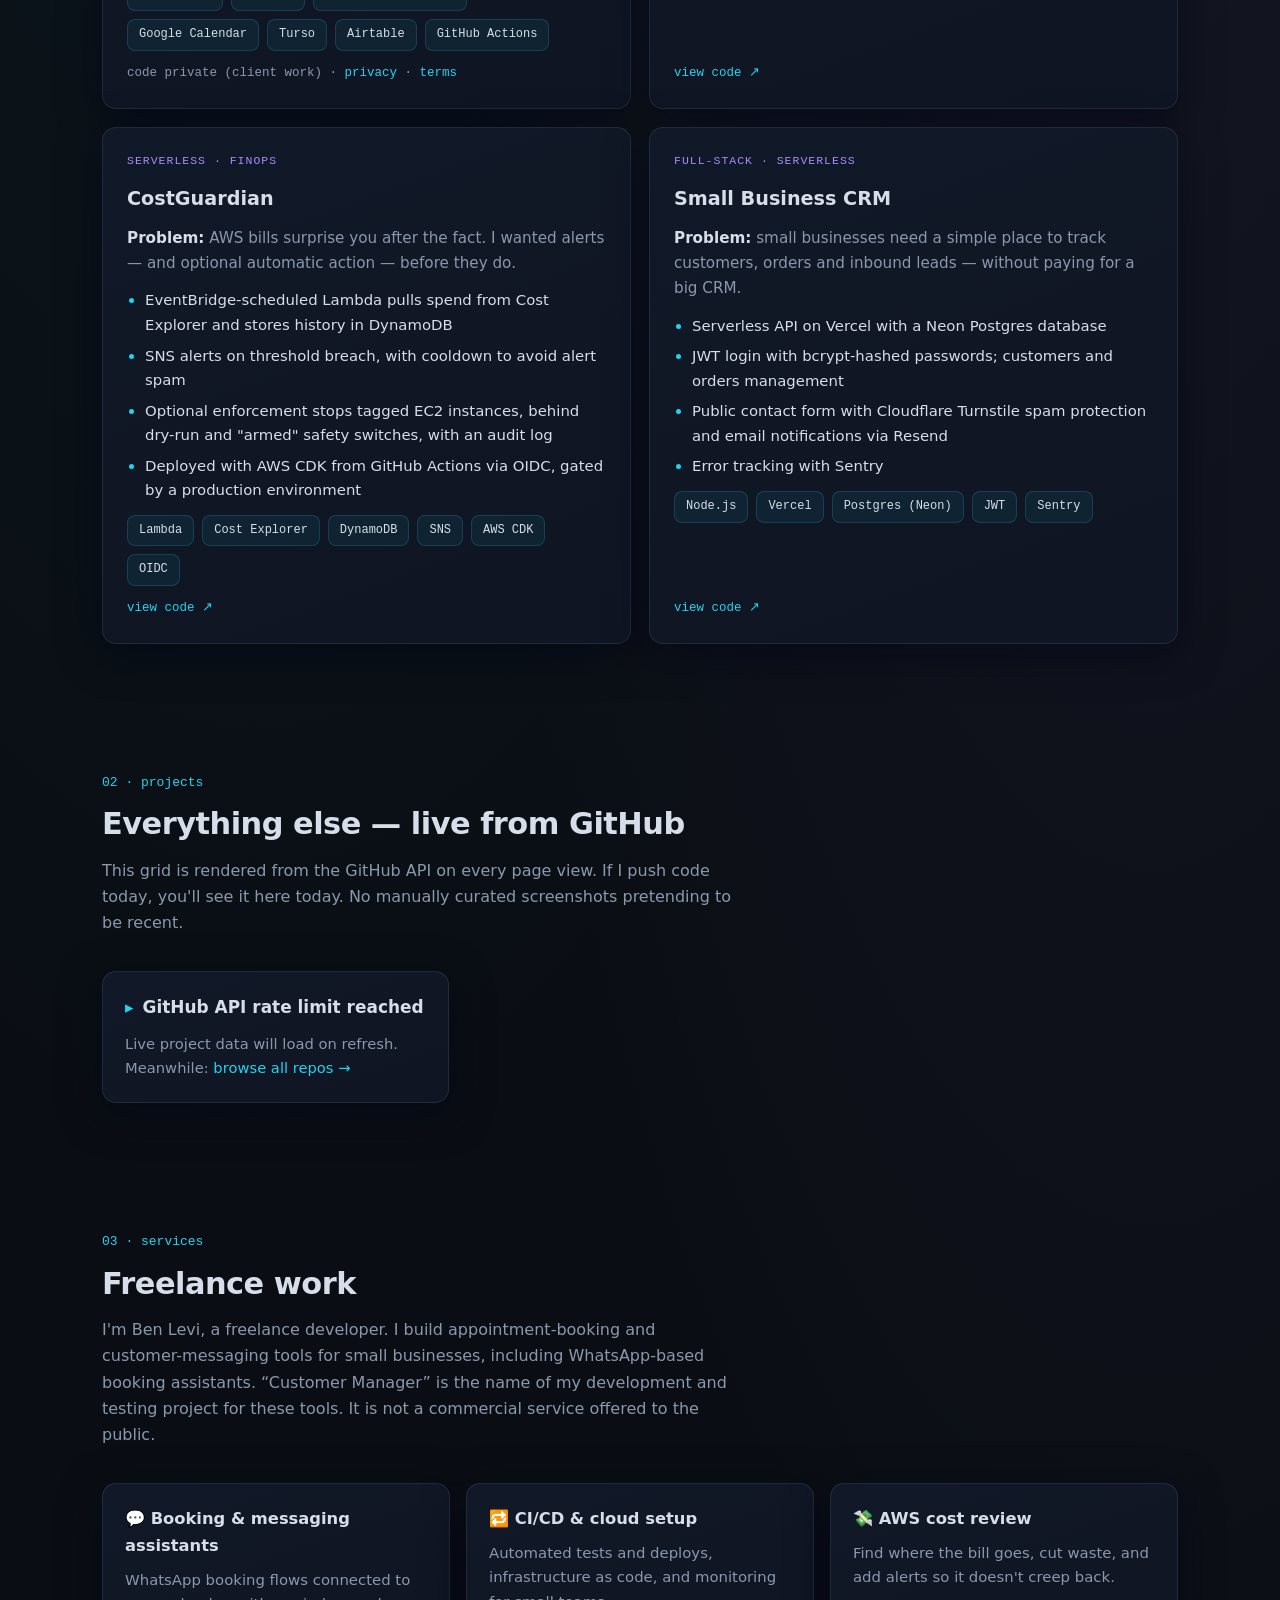
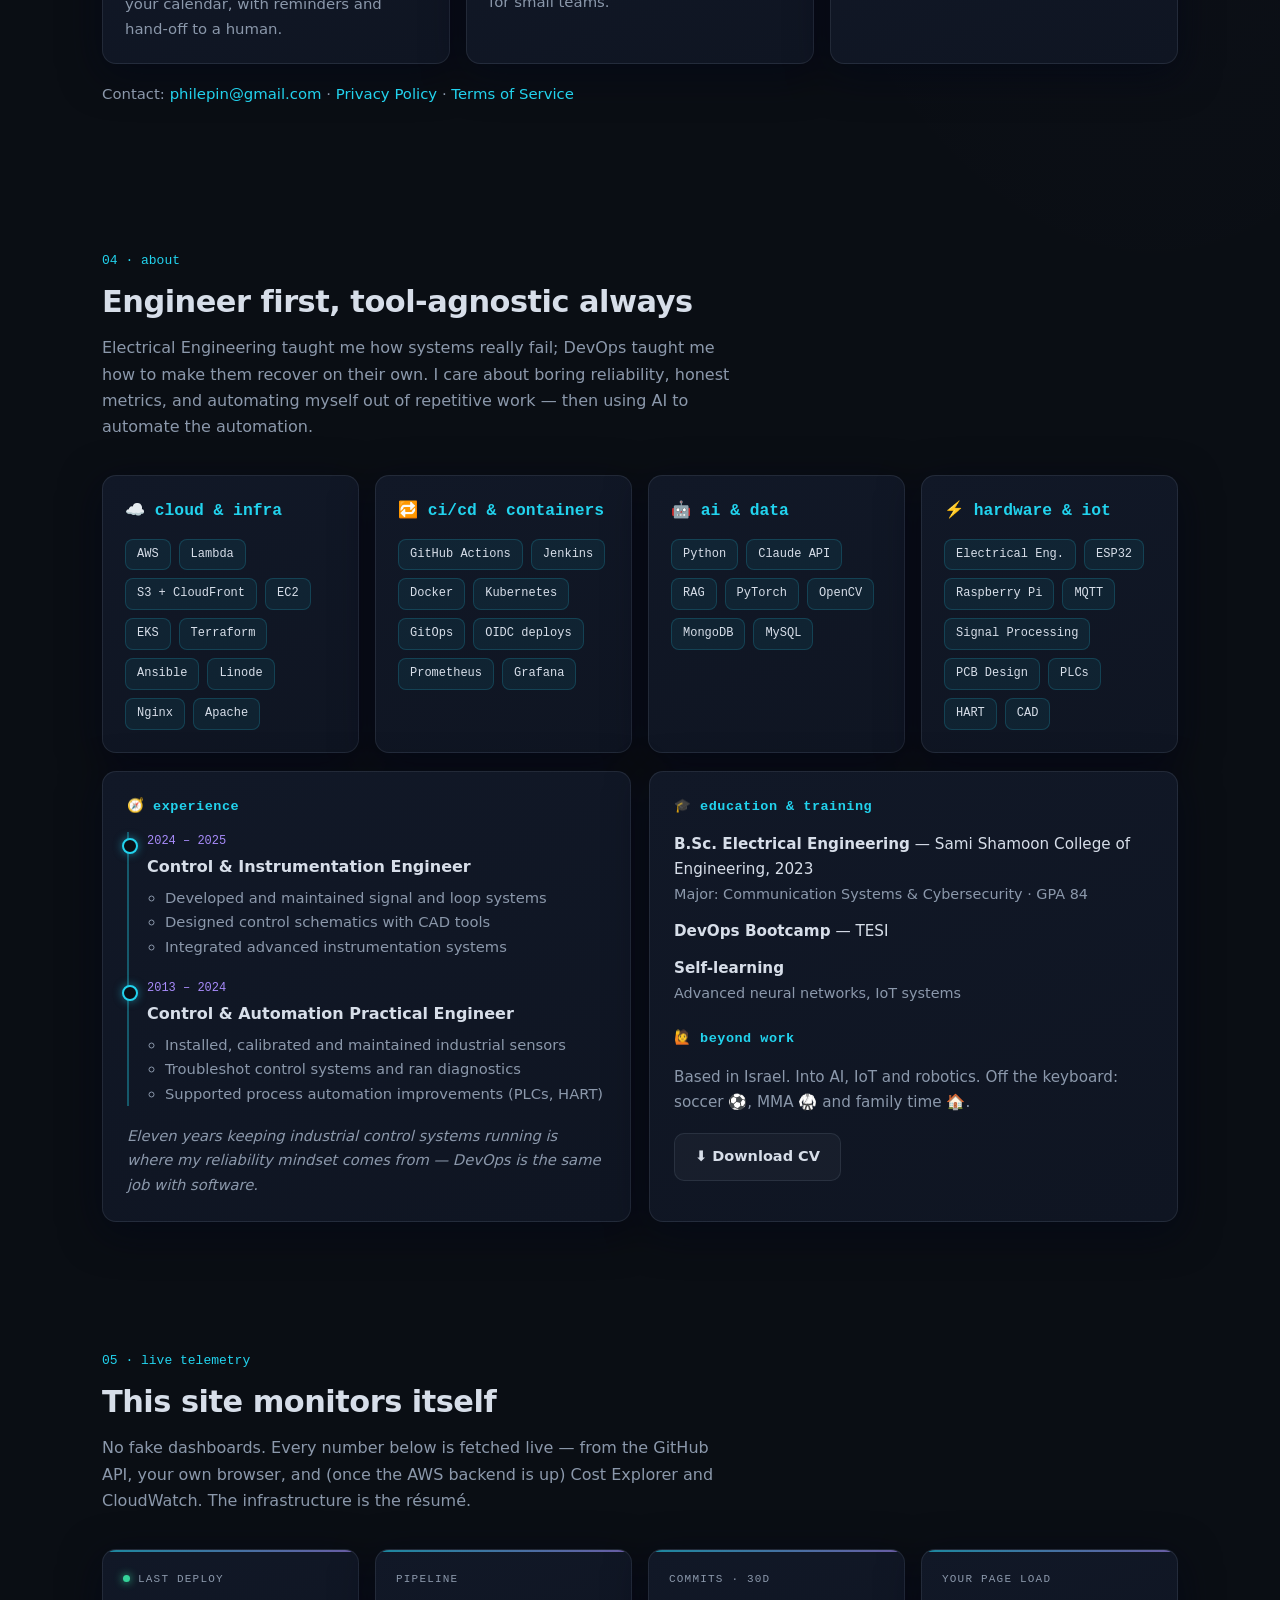
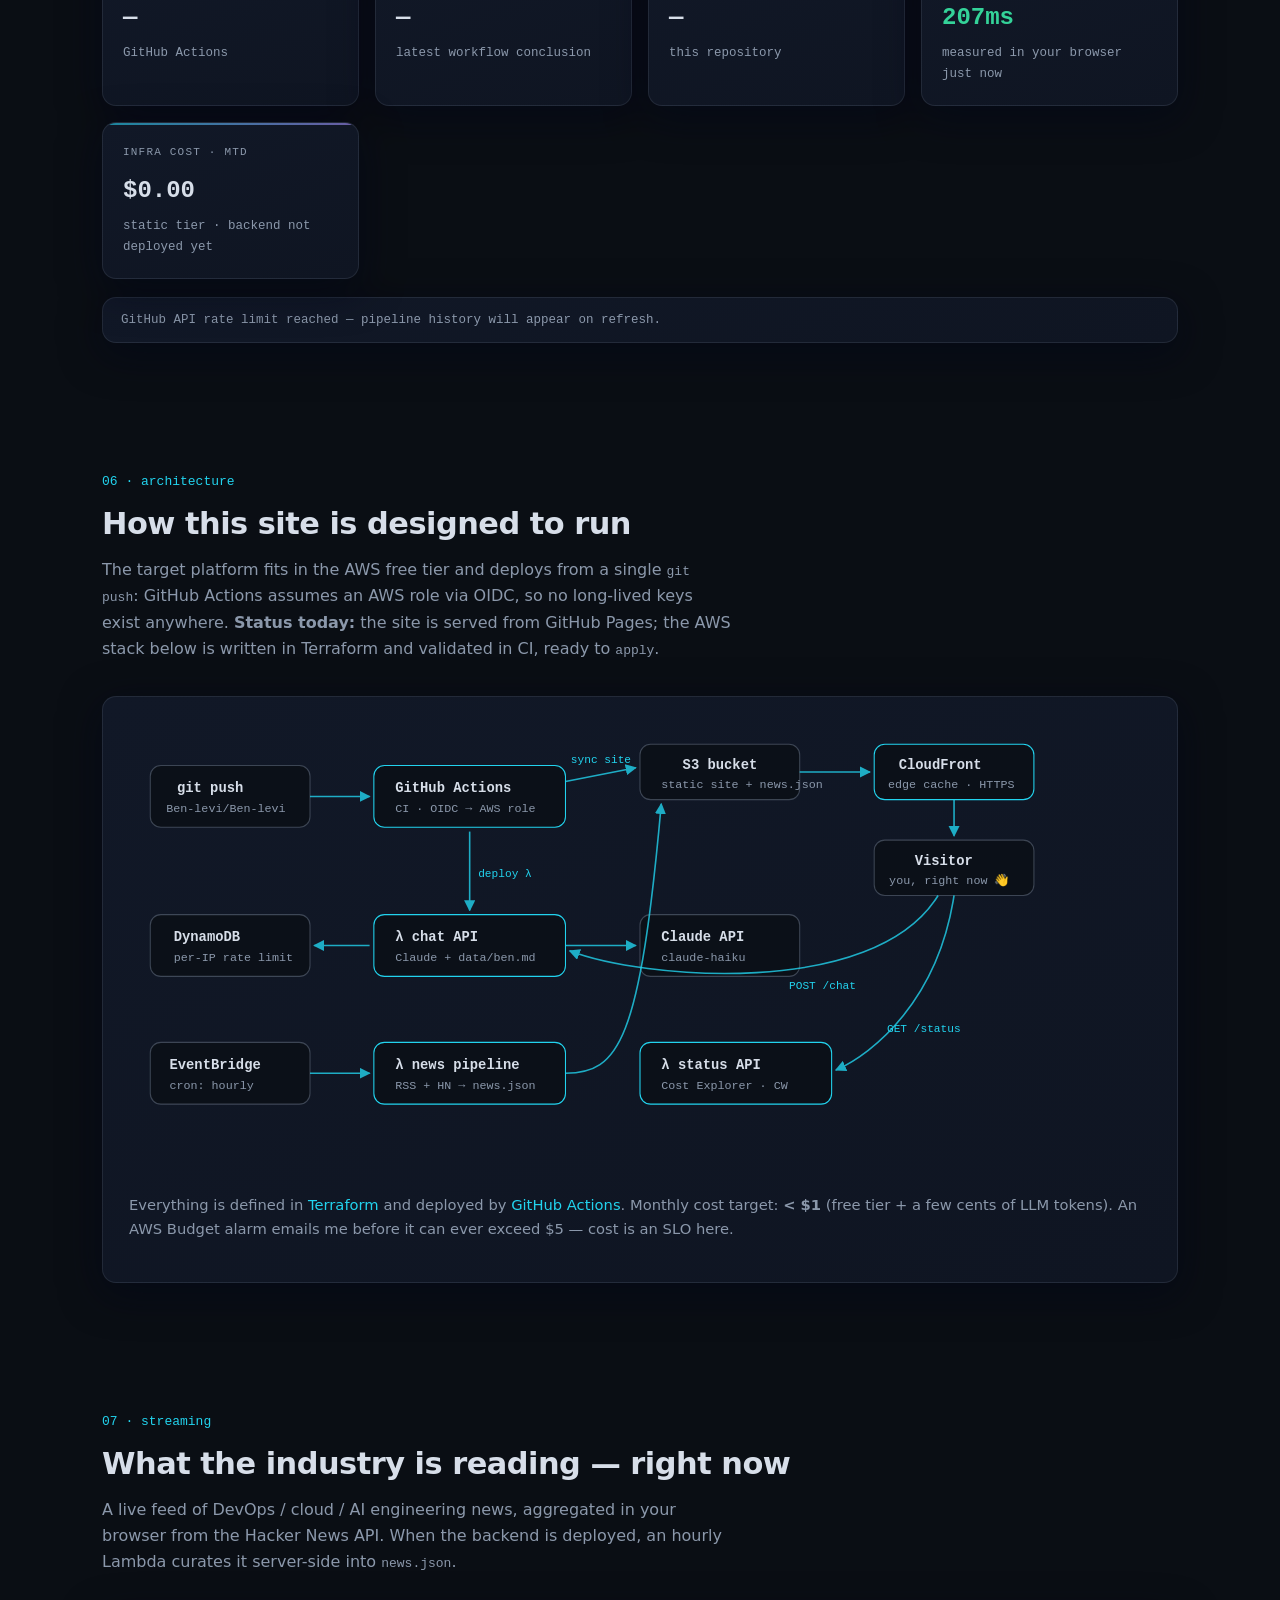
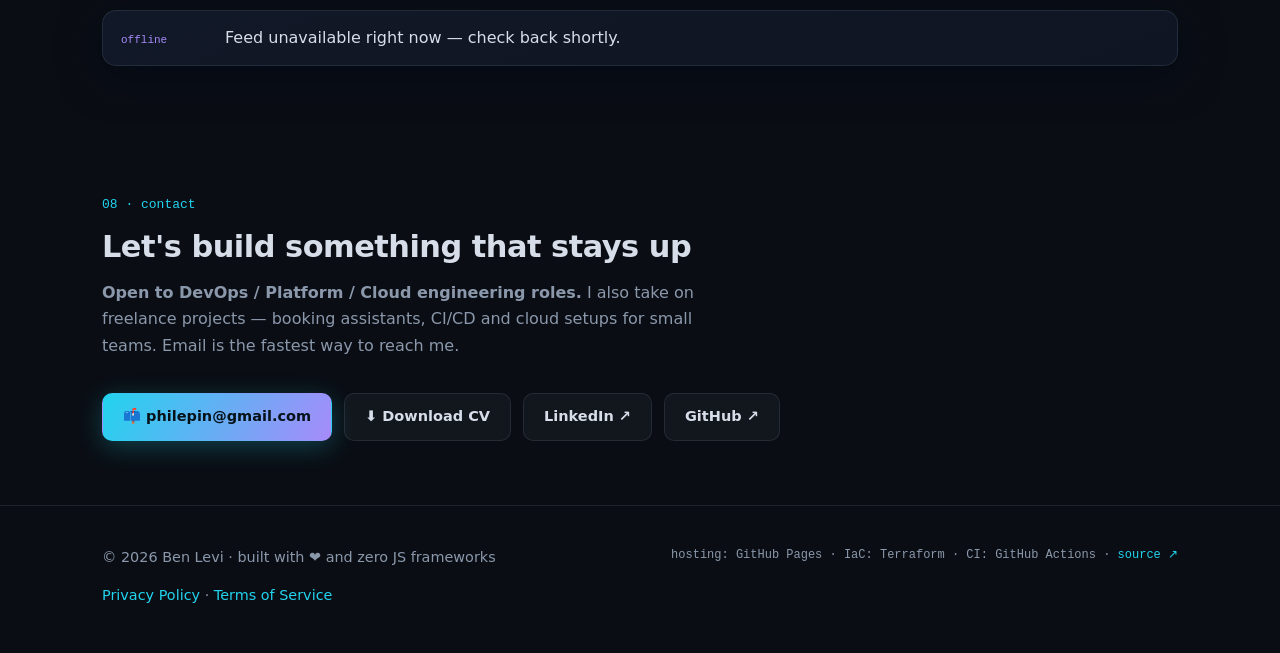
==== commit 45b2bf41: "Add experience, education and CV download; BenBot close button - About: experience timeline and educ" ====
--- a/index.html
+++ b/index.html
@@ -49,6 +49,7 @@
         </p>
         <div class="hero-cta">
           <a class="btn btn-primary" href="#case-studies">▸ Read the case studies</a>
+          <a class="btn btn-ghost" href="assets/Ben-Levi-CV.pdf" download>⬇ Download CV</a>
           <button class="btn btn-ghost" id="hero-chat-btn" type="button">🤖 Ask BenBot about me</button>
           <a class="btn btn-ghost" href="https://github.com/Ben-levi" target="_blank" rel="noopener">GitHub ↗</a>
         </div>
@@ -179,7 +180,7 @@
           <h3>☁️ cloud &amp; infra</h3>
           <div class="tags">
             <span class="tag">AWS</span><span class="tag">Lambda</span><span class="tag">S3 + CloudFront</span>
-            <span class="tag">EC2</span><span class="tag">Terraform</span><span class="tag">Linode</span>
+            <span class="tag">EC2</span><span class="tag">EKS</span><span class="tag">Terraform</span><span class="tag">Ansible</span><span class="tag">Linode</span>
             <span class="tag">Nginx</span><span class="tag">Apache</span>
           </div>
         </div>
@@ -188,6 +189,7 @@
           <div class="tags">
             <span class="tag">GitHub Actions</span><span class="tag">Jenkins</span><span class="tag">Docker</span>
             <span class="tag">Kubernetes</span><span class="tag">GitOps</span><span class="tag">OIDC deploys</span>
+            <span class="tag">Prometheus</span><span class="tag">Grafana</span>
           </div>
         </div>
         <div class="skill-col panel">
@@ -203,7 +205,46 @@
           <div class="tags">
             <span class="tag">Electrical Eng.</span><span class="tag">ESP32</span><span class="tag">Raspberry Pi</span>
             <span class="tag">MQTT</span><span class="tag">Signal Processing</span><span class="tag">PCB Design</span>
+            <span class="tag">PLCs</span><span class="tag">HART</span><span class="tag">CAD</span>
           </div>
+        </div>
+      </div>
+
+      <div class="bio-grid reveal">
+        <div class="panel bio-col">
+          <h3>🧭 experience</h3>
+          <ol class="timeline">
+            <li>
+              <div class="tl-when">2024 – 2025</div>
+              <div class="tl-role">Control &amp; Instrumentation Engineer</div>
+              <ul>
+                <li>Developed and maintained signal and loop systems</li>
+                <li>Designed control schematics with CAD tools</li>
+                <li>Integrated advanced instrumentation systems</li>
+              </ul>
+            </li>
+            <li>
+              <div class="tl-when">2013 – 2024</div>
+              <div class="tl-role">Control &amp; Automation Practical Engineer</div>
+              <ul>
+                <li>Installed, calibrated and maintained industrial sensors</li>
+                <li>Troubleshot control systems and ran diagnostics</li>
+                <li>Supported process automation improvements (PLCs, HART)</li>
+              </ul>
+            </li>
+          </ol>
+          <p class="bio-note">Eleven years keeping industrial control systems running is where my reliability mindset comes from — DevOps is the same job with software.</p>
+        </div>
+        <div class="panel bio-col">
+          <h3>🎓 education &amp; training</h3>
+          <ul class="edu">
+            <li><strong>B.Sc. Electrical Engineering</strong> — Sami Shamoon College of Engineering, 2023<br /><span>Major: Communication Systems &amp; Cybersecurity · GPA 84</span></li>
+            <li><strong>DevOps Bootcamp</strong> — TESI</li>
+            <li><strong>Self-learning</strong><br /><span>Advanced neural networks, IoT systems</span></li>
+          </ul>
+          <h3>🙋 beyond work</h3>
+          <p class="bio-personal">Based in Israel. Into AI, IoT and robotics. Off the keyboard: soccer ⚽, MMA 🥋 and family time 🏠.</p>
+          <a class="btn btn-ghost" href="assets/Ben-Levi-CV.pdf" download>⬇ Download CV</a>
         </div>
       </div>
     </section>
@@ -365,6 +406,7 @@
       </div>
       <div class="hero-cta reveal">
         <a class="btn btn-primary" href="mailto:philepin@gmail.com">📫 philepin@gmail.com</a>
+        <a class="btn btn-ghost" href="assets/Ben-Levi-CV.pdf" download>⬇ Download CV</a>
         <a class="btn btn-ghost" href="https://www.linkedin.com/in/ben-levi-442790240/" target="_blank" rel="noopener">LinkedIn ↗</a>
         <a class="btn btn-ghost" href="https://github.com/Ben-levi" target="_blank" rel="noopener">GitHub ↗</a>
       </div>
@@ -388,10 +430,12 @@
         <div class="bot-name">BenBot</div>
         <div class="bot-sub" id="chat-mode">…</div>
       </div>
+      <button class="chat-close" id="chat-close" type="button" aria-label="Close chat">✕</button>
     </div>
     <div class="chat-msgs" id="chat-msgs"></div>
     <div class="chat-suggest">
       <button type="button">What's Ben's tech stack?</button>
+      <button type="button">What's Ben's background?</button>
       <button type="button">How does this site work?</button>
       <button type="button">How do I contact Ben?</button>
     </div>
--- a/assets/css/main.css
+++ b/assets/css/main.css
@@ -430,6 +430,12 @@
   font-size: 17px;
 }
 .chat-head .bot-name { font-weight: 700; font-size: 14.5px; }
+.chat-close {
+  margin-left: auto; width: 32px; height: 32px; border-radius: 8px;
+  border: 1px solid var(--border); background: transparent; color: var(--text-dim);
+  font-size: 15px; cursor: pointer; transition: color .2s, border-color .2s;
+}
+.chat-close:hover { color: var(--text); border-color: var(--border-strong); }
 .chat-head .bot-sub { font-family: var(--mono); font-size: 11px; color: var(--text-dim); }
 .chat-msgs { flex: 1; overflow-y: auto; padding: 16px; display: flex; flex-direction: column; gap: 10px; }
 .msg {
@@ -522,6 +528,25 @@
 .svc-card p { margin: 0; color: var(--text-dim); font-size: 0.93rem; }
 .svc-contact { margin-top: 18px; color: var(--text-dim); font-size: 0.93rem; }
 
+/* ---------- About: experience & education ---------- */
+.bio-grid { display: grid; grid-template-columns: repeat(auto-fit, minmax(min(100%, 420px), 1fr)); gap: 18px; margin-top: 18px; }
+.bio-col { padding: 24px; }
+.bio-col h3 { margin: 0 0 14px; font-family: var(--mono); font-size: 13.5px; color: var(--accent); font-weight: 600; letter-spacing: 0.5px; }
+.bio-col h3:not(:first-child) { margin-top: 22px; }
+.timeline { list-style: none; margin: 0; padding: 0 0 0 18px; border-left: 2px solid var(--border-strong); display: grid; gap: 20px; }
+.timeline > li { position: relative; }
+.timeline > li::before {
+  content: ""; position: absolute; left: -25px; top: 6px; width: 12px; height: 12px; border-radius: 50%;
+  background: var(--bg); border: 2px solid var(--accent); box-shadow: 0 0 8px rgba(34, 211, 238, 0.5);
+}
+.tl-when { font-family: var(--mono); font-size: 12px; color: var(--accent-2); }
+.tl-role { font-weight: 700; margin: 2px 0 6px; }
+.timeline ul { margin: 0; padding-left: 18px; color: var(--text-dim); font-size: 0.92rem; }
+.bio-note { margin: 18px 0 0; color: var(--text-dim); font-size: 0.92rem; font-style: italic; }
+.edu { list-style: none; margin: 0; padding: 0; display: grid; gap: 12px; font-size: 0.95rem; }
+.edu span { color: var(--text-dim); font-size: 0.9rem; }
+.bio-personal { margin: 0 0 18px; color: var(--text-dim); font-size: 0.95rem; }
+
 /* ---------- Footer ---------- */
 footer {
   border-top: 1px solid var(--border);
